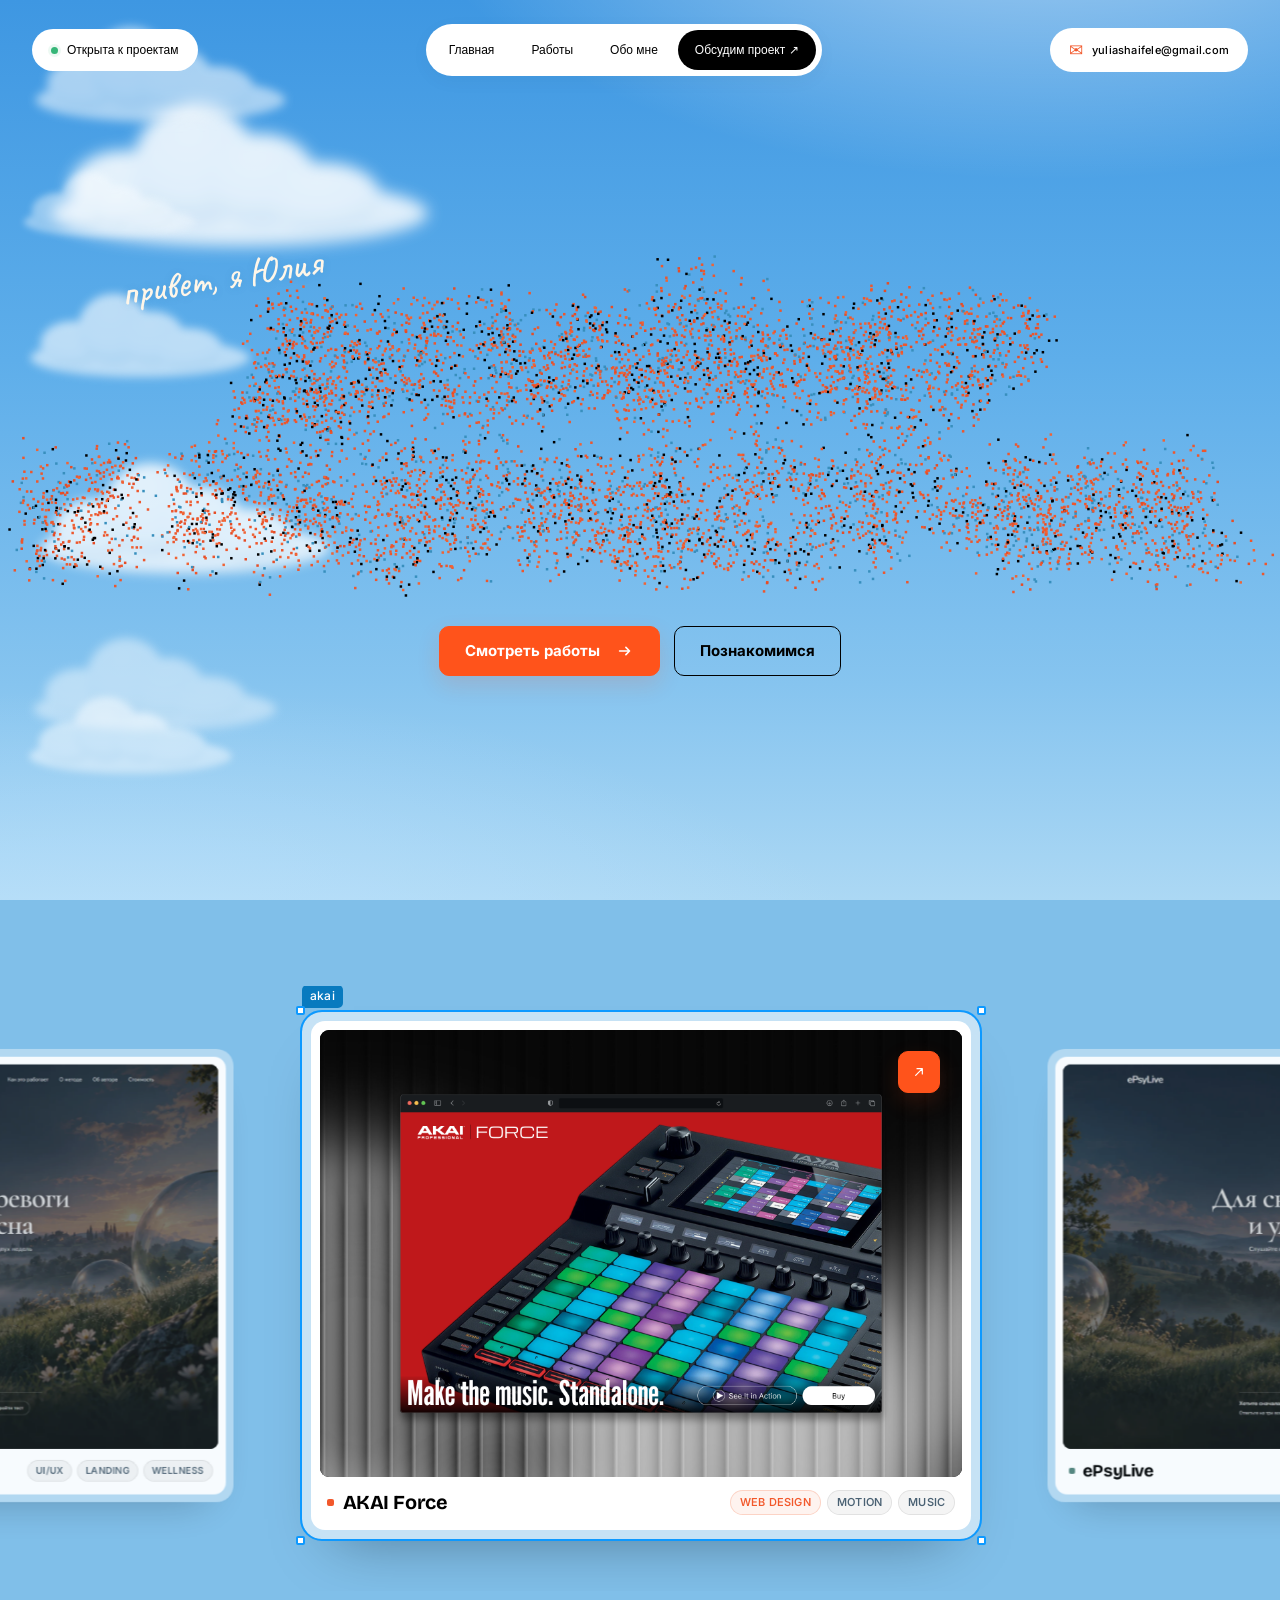
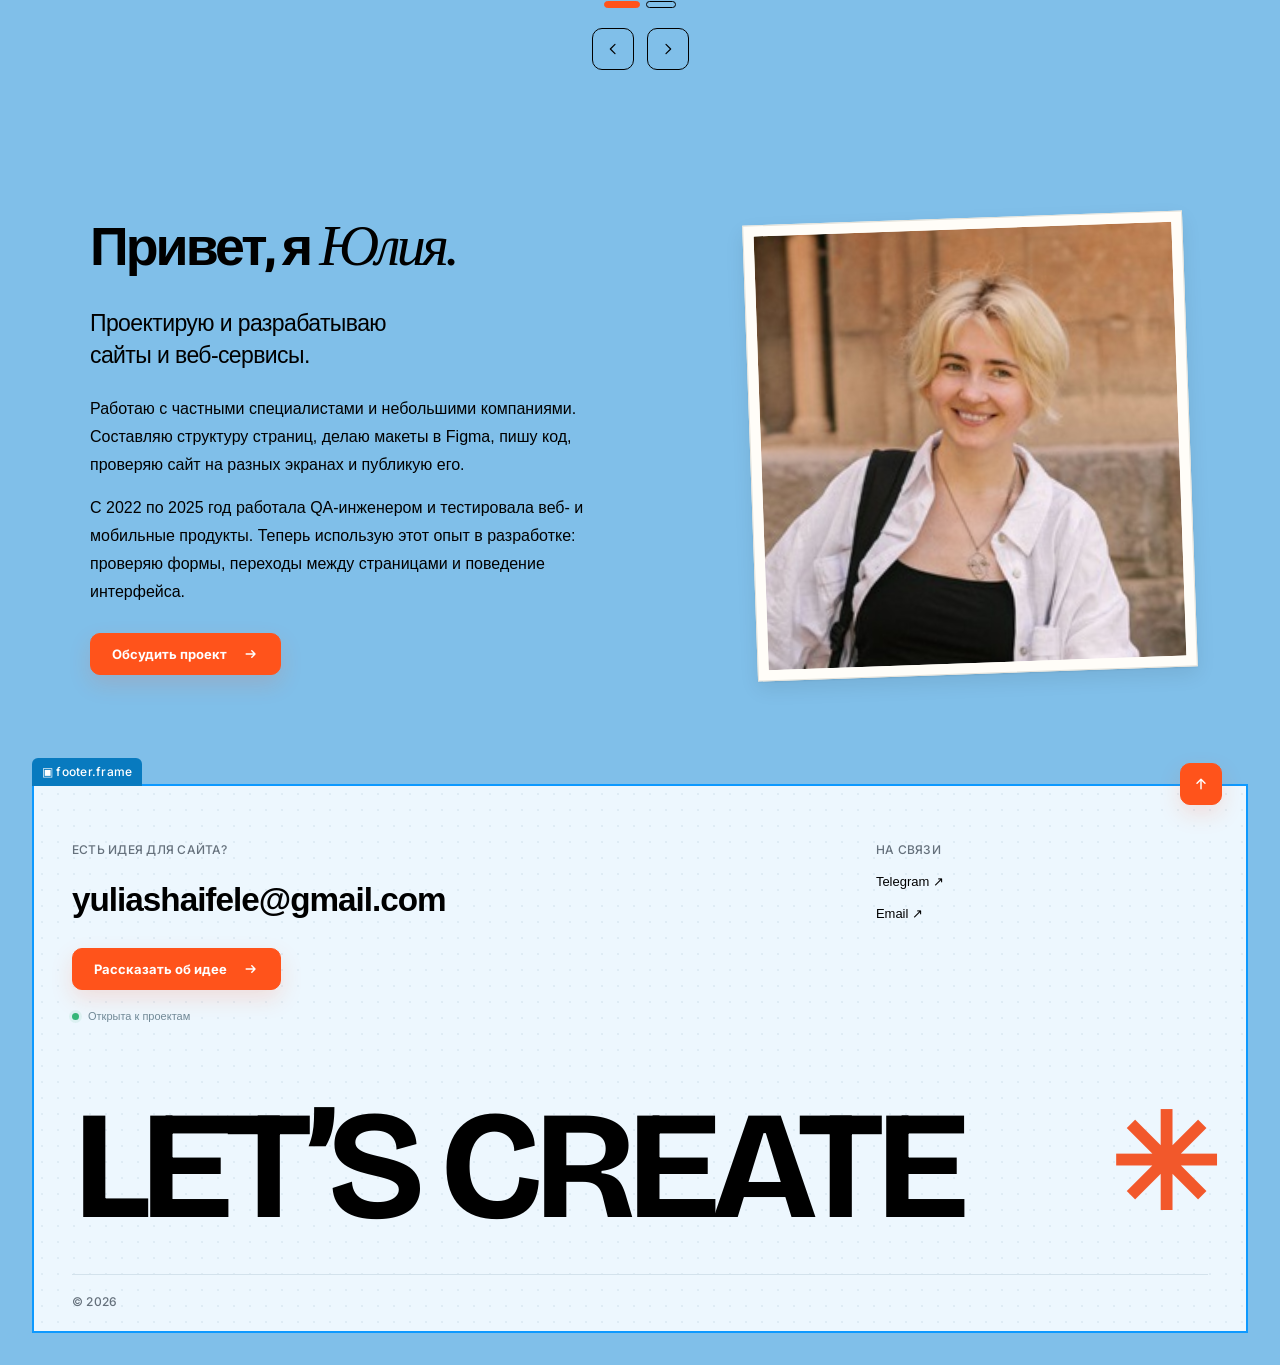
==== index.html @ 4795f052 "Publish personal HTML CSS JS portfolio" ====
<!doctype html><html lang="ru"><head><meta charset="UTF-8"><meta name="viewport" content="width=device-width,initial-scale=1"><meta name="theme-color" content="#6bb6e5"><meta name="description" content="Независимый веб-дизайнер. Выразительные сайты и продуманные интерфейсы. Избранные проекты: AKAI Force и ePsyLive."><link rel="icon" href="favicon.svg" type="image/svg+xml"><link rel="stylesheet" href="styles.css?v=pure-black"><link rel="stylesheet" href="sections.css?v=hero-buttons-medium"><script src="app.js?v=pure-black" defer></script><title>Юлия Шайфеле — Дизайнер и разработчик</title></head><body id="top"><a class="skip" href="#main">К содержимому</a><header class="header"><div class="status"><span class="dot"></span>Открыта к проектам</div><button class="menu-toggle" aria-controls="navigation" aria-expanded="false">Меню +</button><nav class="nav" id="navigation" aria-label="Основная навигация"><a href="#top">Главная</a><a href="#work">Работы</a><a href="#about">Обо мне</a><a href="https://t.me/p1nkx1" class="nav-contact" target="_blank" rel="noopener noreferrer">Обсудим проект ↗</a></nav><a class="identity" href="mailto:yuliashaifele@gmail.com"><span aria-hidden="true">✉</span> yuliashaifele@gmail.com</a></header>
<main id="main"><div class="sky-clouds" aria-hidden="true"><div class="cloud c1"></div><div class="cloud c2"></div><div class="cloud c3"></div><div class="cloud c4"></div><div class="cloud c5"></div><div class="cloud c6"></div><div class="cloud c7"></div></div><div class="sky-stage"><section class="hero" aria-labelledby="hero-title"><div class="hero-content"><p class="hero-hello">привет, я Юлия</p><div class="particle-heading"><h1 id="hero-title"><span>ДИЗАЙНЕР</span> <span>И РАЗРАБОТЧИК.</span></h1><canvas class="title-particles" aria-hidden="true"></canvas></div><div class="actions"><a href="#work" class="button primary">Смотреть работы <svg class="button-arrow" viewBox="0 0 20 20" width="16" height="16" fill="none" aria-hidden="true"><path d="M4 10h11M11 6l4 4-4 4" stroke="currentColor" stroke-width="1.8" stroke-linecap="round" stroke-linejoin="round"/></svg></a><a href="#about" class="button">Познакомимся</a></div></div></section>
<section class="work-carousel" id="work" aria-label="Избранные кейсы" aria-roledescription="карусель"><div class="work-slider" tabindex="0" aria-label="Кейсы: используйте стрелки влево и вправо"><div class="work-track"><article class="work-slide" data-project="akai" aria-label="AKAI Force" style="--project-accent:#f2582b"><div class="work-shell"><span class="work-label" aria-hidden="true">akai</span><i class="work-handle tl" aria-hidden="true"></i><i class="work-handle tr" aria-hidden="true"></i><i class="work-handle bl" aria-hidden="true"></i><i class="work-handle br" aria-hidden="true"></i><div class="work-card"><div class="work-frame"><img src="assets/akai-cover-mockup.png" alt="Первый экран проекта AKAI Force" width="1920" height="1440" draggable="false" decoding="async"><a class="work-open" href="https://pinkx1.github.io/akai-force/" target="_blank" rel="noopener noreferrer" aria-label="Открыть проект в новой вкладке"><svg viewBox="0 0 24 24" aria-hidden="true"><path d="M7 17 17 7M9 7h8v8"/></svg></a></div><div class="work-caption"><h3>AKAI Force</h3><div class="work-tags"><span>Web design</span><span>Motion</span><span>Music</span></div></div></div></div></article><article class="work-slide" data-project="epsylive" aria-label="ePsyLive" style="--project-accent:#4c867a"><div class="work-shell"><span class="work-label" aria-hidden="true">epsylive</span><i class="work-handle tl" aria-hidden="true"></i><i class="work-handle tr" aria-hidden="true"></i><i class="work-handle bl" aria-hidden="true"></i><i class="work-handle br" aria-hidden="true"></i><div class="work-card"><div class="work-frame"><img src="assets/epsy-cover.webp" alt="Первый экран проекта ePsyLive" width="1800" height="1125" draggable="false" decoding="async"><a class="work-open" href="https://psywaves.pro/" target="_blank" rel="noopener noreferrer" aria-label="Открыть проект в новой вкладке"><svg viewBox="0 0 24 24" aria-hidden="true"><path d="M7 17 17 7M9 7h8v8"/></svg></a></div><div class="work-caption"><h3>ePsyLive</h3><div class="work-tags"><span>UI/UX</span><span>Landing</span><span>Wellness</span></div></div></div></div></article></div></div><div class="work-dots" aria-label="Выбрать кейс"><button type="button" aria-label="Показать AKAI Force" aria-current="true" data-project-number="0"></button><button type="button" aria-label="Показать ePsyLive" data-project-number="1"></button></div><div class="work-arrows"><button type="button" data-work-prev aria-label="Предыдущий проект"><svg viewBox="0 0 24 24" aria-hidden="true"><path d="m15 5-7 7 7 7"/></svg></button><button type="button" data-work-next aria-label="Следующий проект"><svg viewBox="0 0 24 24" aria-hidden="true"><path d="m9 5 7 7-7 7"/></svg></button></div><span class="work-announcement sr-only" aria-live="polite"></span></section></div>
<div class="folio-world">
  <section class="about-editorial" id="about" aria-labelledby="about-heading">
  <div class="about-editorial-inner">
    
    <div class="about-spread">
      <figure class="about-portrait">
        <div class="about-photo-paper"><img src="assets/julia.png" alt="Юлия Шайфеле" width="275" height="256" loading="lazy"></div>
      </figure>
      <div class="about-introduction">
        <h2 id="about-heading">Привет, я <em>Юлия.</em></h2>
        <p class="about-lead">Проектирую и разрабатываю<br>сайты и веб-сервисы.</p>
        <div class="about-story"><p>Работаю с частными специалистами и небольшими компаниями. Составляю структуру страниц, делаю макеты в Figma, пишу код, проверяю сайт на разных экранах и публикую его.</p><p>С 2022 по 2025 год работала QA-инженером и тестировала веб- и мобильные продукты. Теперь использую этот опыт в разработке: проверяю формы, переходы между страницами и поведение интерфейса.</p></div>
        <a class="about-say-hi" href="https://t.me/p1nkx1" target="_blank" rel="noopener noreferrer">Обсудить проект <svg class="button-arrow" viewBox="0 0 20 20" width="16" height="16" fill="none" aria-hidden="true"><path d="M4 10h11M11 6l4 4-4 4" stroke="currentColor" stroke-width="1.8" stroke-linecap="round" stroke-linejoin="round"/></svg></a>
      </div>
    </div>
  </div>
</section>
  
  
  
  
  

  
  


  
  <footer class="folio-footer" id="contact"><span class="folio-tab">▣ footer.frame</span><a class="folio-top" href="#top" aria-label="Вернуться наверх"><svg viewBox="0 0 20 20" aria-hidden="true"><path d="M10 16V4M5 9l5-5 5 5"/></svg></a><div class="folio-footer-grid"><div><span class="folio-file">ЕСТЬ ИДЕЯ ДЛЯ САЙТА?</span><a class="folio-footer-email" href="mailto:yuliashaifele@gmail.com">yuliashaifele@gmail.com</a><a class="folio-cta" href="https://t.me/p1nkx1" target="_blank" rel="noopener noreferrer">Рассказать об идее <svg class="button-arrow" viewBox="0 0 20 20" width="16" height="16" fill="none" aria-hidden="true"><path d="M4 10h11M11 6l4 4-4 4" stroke="currentColor" stroke-width="1.8" stroke-linecap="round" stroke-linejoin="round"/></svg></a><p><i class="dot"></i>Открыта к проектам</p></div><div><span class="folio-file">НА СВЯЗИ</span><a href="https://t.me/p1nkx1" target="_blank" rel="noopener noreferrer">Telegram ↗</a><a href="mailto:yuliashaifele@gmail.com">Email ↗</a></div></div><div class="folio-wordmark" aria-label="LET’S CREATE">LET’S CREATE<span>✳</span></div><div class="folio-footer-bottom"><span>© 2026</span></div></footer>
</div>
</main></body></html>
---- styles.css ----
@charset "UTF-8";
:root{--ink:#000000;--paper:#f5f4ef;--orange:#f2582b;--blue:#3396d8;--line:#d5d9d8;--mono:'Inter',Arial,sans-serif}*{box-sizing:border-box}html{scroll-behavior:smooth;scroll-padding-top:110px}body{margin:0;background:var(--paper);color:var(--ink);font:16px/1.5 Arial,Helvetica,sans-serif}a{color:inherit;text-decoration:none}button,input,textarea{font:inherit}button,a,input,textarea,summary{-webkit-tap-highlight-color:transparent}button,a,summary{touch-action:manipulation}button{cursor:pointer}button:focus-visible,a:focus-visible,summary:focus-visible,input:focus-visible,textarea:focus-visible{outline:3px solid var(--orange);outline-offset:5px}::selection{background:#ffc7b5}img,video{max-width:100%;display:block}button{color:inherit}.mono,.eyebrow,.tag{font:11px/1.5 var(--mono);letter-spacing:1px;text-transform:uppercase}.skip{position:fixed;top:-100px;left:20px;background:white;padding:15px;z-index:100}.skip:focus{top:50px}.ruler{height:30px;position:fixed;top:0;left:0;right:0;z-index:50;background:#e8f1f4ed;backdrop-filter:blur(12px);display:flex;align-items:center;border-bottom:1px solid #00000026;font:bold 10px var(--mono);letter-spacing:1px}.ruler-brand{padding:0 18px;white-space:nowrap}.ruler-brand b{font-size:18px;vertical-align:middle;margin-right:8px}.ticks{flex:1;height:100%;background:repeating-linear-gradient(90deg,transparent 0 9px,#7c97aa70 9px 10px);background-size:100% 8px;background-repeat:no-repeat;background-position:bottom;display:flex;justify-content:space-around;align-items:flex-start;padding-top:2px;color:#637883}.live{padding:0 18px;white-space:nowrap}.dot{display:inline-block;width:7px;height:7px;border-radius:50%;background:#36b678;box-shadow:0 0 0 3px #36b67816;margin-right:9px}.header{position:absolute;top:52px;left:32px;right:32px;z-index:20;display:flex;align-items:center;justify-content:space-between;gap:20px}.status,.identity{border-radius:40px;background:#fff;padding:12px 19px;font-size:12px}.identity{font:12px var(--mono)}.nav{display:flex;padding:6px;background:#fff;border-radius:40px;box-shadow:0 5px 20px #00000009;gap:3px}.nav a{font-size:12px;padding:11px 17px;border-radius:30px;transition:background .2s}.nav a:hover{background:#edf3f6}.nav .nav-contact{background:var(--ink);color:white}.menu-toggle{display:none}.hero{height:min(900px,100svh);min-height:730px;position:relative;overflow:hidden;background:linear-gradient(175deg,#4b9edc 5%,#6cb5e6 55%,#b5dced 100%);display:flex;align-items:center;justify-content:center;padding:140px 24px 100px;text-align:center}.cloud{position:absolute;pointer-events:none;filter:blur(13px);opacity:.65;border-radius:50%;background:radial-gradient(ellipse at 30% 70%,#fff 0 25%,transparent 55%),radial-gradient(ellipse at 50% 50%,#fff 0 30%,transparent 58%),radial-gradient(ellipse at 75% 70%,#fff 0 20%,transparent 50%);width:500px;height:190px;animation:drift 22s ease-in-out infinite alternate}.c1{left:12%;top:105px;transform:rotate(-10deg)}.c2{right:-170px;top:230px;width:440px;animation-delay:-10s;opacity:.4}.c3{left:-130px;top:420px;width:420px;height:120px;animation-delay:-5s}.c4{right:2%;bottom:12px;opacity:.4;width:650px;height:200px}.hero-content{z-index:1;max-width:1040px;position:relative}.selection-label{display:inline-block;border:1px solid #e6f6ffb0;background:#e8f5ff45;backdrop-filter:blur(5px);position:relative;padding:10px 22px;font-size:13px;margin-bottom:28px}.selection-label:before,.selection-label:after,.selected:before,.selected:after{content:'';position:absolute;width:6px;height:6px;background:#fff;border:1px solid #438dc7;top:-4px}.selection-label:before,.selected:before{left:-4px}.selection-label:after,.selected:after{right:-4px}.selection-label span{color:#d94b20}.hero h1{font-family:Impact,'Arial Narrow',Arial,sans-serif;font-size:clamp(70px,9.6vw,145px);font-weight:900;line-height:.96;letter-spacing:-.055em;margin:0;color:var(--orange);text-transform:uppercase;text-shadow:1px 1px 0 #ae4a3540;transform:scaleX(.89)}.hero h1 span{display:block;white-space:nowrap}.hero-note{font-size:20px;color:#274e65;max-width:530px;margin:26px auto 20px;line-height:1.5}.selected{position:relative;border:1px dashed #388ec4;padding:10px 18px}.selected small{position:absolute;left:0;top:-20px;color:#fff;background:#3898d6;font:10px var(--mono);padding:2px 6px}.hero-kicker{color:#b24326;font:11px var(--mono);letter-spacing:1.6px;margin:26px 0}.cursor-sticker{position:absolute;right:6%;top:45%;transform:rotate(-8deg);color:#fff;font:12px var(--mono);background:var(--blue);padding:5px 10px;box-shadow:0 4px 10px #1e659c20}.cursor-sticker:before{content:'➤';position:absolute;top:-23px;left:-14px;color:var(--blue);font-size:30px;transform:rotate(-125deg);text-shadow:1px 1px white}.actions{display:flex;gap:10px;justify-content:center;align-items:center}.button{display:inline-flex;align-items:center;justify-content:center;gap:25px;border-radius:7px;padding:13px 22px;font-size:13px;font-weight:600;border:1px solid var(--ink);background:transparent;transition:transform .2s,box-shadow .2s}.button:hover{transform:translateY(-3px)}.button.primary{background:var(--orange);color:#fff;border-color:var(--orange);box-shadow:0 6px 18px #ed592b30}.button.dark{background:var(--ink);color:#fff}.hero-corner{position:absolute;bottom:28px;left:32px;text-align:left;color:#264b60;font:11px/1.8 var(--mono);letter-spacing:1px}.hero-corner.right{left:auto;right:32px;text-align:right}.scroll-hint{position:absolute;bottom:25px;left:50%;font-size:23px;transform:translateX(-50%)}.section{max-width:1320px;margin:auto;padding:110px 48px}.section-top{display:flex;align-items:center;justify-content:space-between;border-bottom:1px solid var(--line);padding-bottom:16px;margin-bottom:40px}.eyebrow{color:#657178}.section h2,.contact h2{font-size:clamp(42px,5.5vw,76px);letter-spacing:-.055em;line-height:1.05;font-weight:800;margin:0 0 35px}.section h2 em{font-family:Georgia,serif;font-weight:400}.work-grid{display:grid;grid-template-columns:1fr 1fr;gap:30px}.project:nth-child(2){margin-top:100px}.project-image{position:relative;display:block;overflow:hidden;aspect-ratio:1.43;background:#c01d22;border-radius:3px}.project-image img{height:100%;width:100%;object-fit:cover;transition:transform .6s}.project-image:hover img{transform:scale(1.045)}.project-image .open-circle{position:absolute;bottom:20px;right:20px;border-radius:50%;width:54px;height:54px;display:grid;place-items:center;background:#fff;font-size:26px;transition:transform .3s}.project-image:hover .open-circle{transform:rotate(45deg);background:#f2582b;color:#fff}.project-meta{display:flex;justify-content:space-between;gap:10px;align-items:baseline;margin:18px 0 8px}.project h3{font-size:28px;letter-spacing:-1px;margin:0}.tag{font-size:9px;border:1px solid #bcc5c7;padding:5px 8px;border-radius:4px;white-space:nowrap}.project p{color:#5d676c;font-size:14px;max-width:420px;margin:7px 0}.project-link{display:inline-block;font-size:12px;margin-top:16px;border-bottom:1px solid;padding-bottom:3px}.about{background:#e9edeb;border-top:1px solid #dce0de;border-bottom:1px solid #dce0de}.about-grid{display:grid;grid-template-columns:1.3fr 1fr;gap:80px;align-items:center}.about p{font-size:18px;line-height:1.8;max-width:570px;color:#4e5d64}.about .eyebrow{margin-bottom:25px}.design-window{transform:rotate(3deg);background:#fbfbf7;border:1px solid #c3cecb;border-radius:8px;box-shadow:0 25px 60px #00000017;overflow:hidden}.window-bar{display:flex;justify-content:space-between;align-items:center;padding:13px 17px;border-bottom:1px solid #d6dddd;font:10px var(--mono);color:#778581}.window-art{min-height:290px;display:flex;align-items:center;justify-content:center;background-image:radial-gradient(#b9c9c9 1px,transparent 1px);background-size:17px 17px;position:relative;padding:50px 30px}.window-art strong{font-size:65px;line-height:1;letter-spacing:-5px;color:var(--orange);border:1px solid #8facae;padding:18px;transform:rotate(-7deg)}.window-art .cursor-sticker{top:auto;right:13%;bottom:35px}.window-bottom{display:flex;justify-content:space-between;font:11px var(--mono);padding:20px}.skill-list{display:flex;flex-wrap:wrap;gap:8px;margin-top:30px}.skill-list span{border:1px solid #b8c6c4;border-radius:20px;padding:7px 14px;font-size:12px}.services{display:grid;grid-template-columns:1fr 1fr 1fr;gap:1px;background:#cbd3d3;border:1px solid #cbd3d3}.service{background:var(--paper);padding:35px 30px;min-height:260px}.service .symbol{font-size:46px;color:var(--orange);margin:22px 0}.service h3{font-size:24px;margin:12px 0;letter-spacing:-.6px}.service p{font-size:14px;color:#5d696f}.process{display:grid;grid-template-columns:repeat(4,1fr);gap:30px}.process article{border-top:1px solid #adbabc;padding-top:20px}.process h3{font-size:20px;letter-spacing:-.6px}.process p{font-size:14px;color:#5a6971}.process .num{font:12px var(--mono);color:#df542d}.contact{position:relative;overflow:hidden;background:#c9e6f4;padding:85px 48px;text-align:center}.contact .eyebrow{margin-bottom:25px}.contact p{max-width:470px;margin:0 auto 25px;color:#456274}.contact h2{font-size:clamp(50px,7vw,100px)}.contact .button{background:var(--orange);color:white;border-color:var(--orange)}.footer{padding:25px 48px;display:flex;justify-content:space-between;align-items:center;gap:20px;font:10px var(--mono);text-transform:uppercase;letter-spacing:1px}.footer a{border-bottom:1px solid}.reveal{transition:opacity .65s,transform .65s}.js .reveal:not(.visible){opacity:0;transform:translateY(22px)}dialog{border:1px solid #c2ced2;border-radius:12px;max-width:600px;width:calc(100% - 32px);padding:35px;color:var(--ink);background:var(--paper);max-height:90svh}dialog::backdrop{background:#00000088;backdrop-filter:blur(8px)}dialog h2{font-size:36px;line-height:1.1;letter-spacing:-1.6px;margin:15px 0}dialog p{font-size:14px;color:#607179}.close{border:1px solid #b8c3c5;border-radius:50%;background:transparent;float:right;width:32px;height:32px;font-size:20px}label{display:block;font-size:12px;margin:20px 0 7px}input,textarea{width:100%;background:#fff;border:1px solid #bbc9cd;border-radius:5px;padding:12px;color:var(--ink)}textarea{resize:vertical;min-height:110px}.form-note{font-size:11px!important}.form-status{min-height:20px;font-size:12px;margin-top:12px}.case-page{background:#f5f4ef}.case-header{padding:85px 48px 30px;max-width:1320px;margin:auto;display:flex;justify-content:space-between;font-size:12px}.case-intro{max-width:1224px;margin:45px auto 45px;padding:0 48px}.case-intro h1{font-size:clamp(64px,10vw,135px);line-height:1;letter-spacing:-.07em;margin:22px 0}.case-intro .lead{font-size:clamp(20px,2.6vw,32px);line-height:1.35;max-width:800px;letter-spacing:-.7px}.case-facts{display:grid;grid-template-columns:repeat(3,1fr);border-top:1px solid var(--line);margin-top:40px;padding-top:20px;gap:20px}.case-facts p{font-size:13px;margin:8px 0}.case-cover{max-width:1320px;margin:auto;padding:0 48px}.case-cover img{width:100%;border-radius:4px}.case-copy{max-width:1128px;margin:85px auto;display:grid;grid-template-columns:1fr 1.5fr;gap:70px;padding:0 48px}.case-copy h2{font-size:40px;line-height:1.15;letter-spacing:-1.5px;margin:0}.case-copy p{font-size:18px;line-height:1.8;color:#5b676d;margin-top:0}.case-copy small{font-size:12px;color:#7a878b}.case-media{max-width:1320px;margin:35px auto;padding:0 48px}.case-media img,.case-media video{width:100%;border-radius:4px;background:#000000}.case-media figcaption{font:11px/1.6 var(--mono);color:#728087;margin-top:13px}.image-button{display:block;border:0;background:none;padding:0;width:100%;cursor:zoom-in}.case-duo{display:grid;grid-template-columns:1fr 1fr;gap:24px}.case-next{display:flex;justify-content:space-between;align-items:center;border-top:1px solid #b6c3c5;max-width:1224px;margin:90px auto 0;padding:40px 48px}.case-next strong{font-size:36px;letter-spacing:-1.5px}.case-next .arrow{font-size:55px}.lightbox{max-width:95vw;width:1100px;padding:50px 15px 15px;background:#000000}.lightbox img{width:100%}.lightbox .close{position:fixed;color:white;right:5vw;top:7vh;background:#000000}.case-video-grid{display:grid;grid-template-columns:1.3fr 1fr;align-items:center;gap:30px}.case-video-grid p{font-size:17px;line-height:1.7}.screenshot-long{max-width:1000px;margin:auto}.faq{margin-top:60px}details{border-top:1px solid #cad3d5;padding:22px 0}summary{cursor:pointer;font-size:18px;list-style:none;display:flex;justify-content:space-between}summary:after{content:'+';font-size:24px;color:var(--orange)}details[open] summary:after{content:'−'}details p{max-width:700px;font-size:15px;color:#58676d}
@keyframes drift{to{translate:65px 10px}}@media(min-width:1600px){.hero{max-height:960px}}@media(max-width:1000px){.identity{display:none}.header{left:24px;right:24px}.hero h1{font-size:11vw}.about-grid{gap:35px}.window-art strong{font-size:50px}.section{padding:80px 30px}.process{grid-template-columns:1fr 1fr}.service{padding:24px}.case-copy{gap:35px}.hero{min-height:730px}.hero-note{font-size:18px}}@media(max-width:650px){.ruler-brand{padding:0 10px}.ticks span:nth-child(even){display:none}.live{padding:0 10px;font-size:9px}.live time{display:none}.header{top:45px;left:18px;right:18px}.status{font-size:10px;padding:10px 13px}.menu-toggle{display:block;border:0;border-radius:25px;background:white;padding:11px 17px;font-size:12px}.nav{display:none;position:absolute;right:0;top:52px;border-radius:12px;min-width:180px;box-shadow:0 12px 30px #19405c30}.nav.open{display:flex;flex-direction:column;padding:8px}.nav a{padding:12px 20px}.hero{min-height:680px;height:95svh;max-height:820px;padding:135px 16px 110px}.hero h1{font-size:12.5vw;transform:scaleX(.99);letter-spacing:-.065em;line-height:1.04}.selection-label{font-size:11px;padding:9px 14px;margin-bottom:35px}.hero-kicker{font-size:9px;margin-top:30px}.hero-note{font-size:15px;max-width:330px;margin-top:32px}.hero .cursor-sticker{right:5%;top:37%;font-size:9px}.hero .button{font-size:11px;padding:12px 15px;gap:15px}.hero-corner{left:18px;bottom:22px;font-size:8px;letter-spacing:.3px}.hero-corner.right{right:18px}.cloud{width:330px;height:150px}.c1{left:10%;top:110px}.section{padding:65px 20px}.section-top{margin-bottom:30px}.section h2{font-size:43px}.work-grid{grid-template-columns:1fr;gap:45px}.project:nth-child(2){margin-top:0}.project-meta{flex-wrap:wrap}.project h3{font-size:26px}.about-grid{grid-template-columns:1fr;gap:45px}.about p{font-size:16px}.design-window{margin:0 10px}.services{grid-template-columns:1fr}.service{min-height:0;padding:25px}.service .symbol{float:right;margin:0}.process{gap:24px}.process p{font-size:13px}.process h3{font-size:18px}.contact{padding:65px 20px}.contact h2{font-size:53px}.contact p{font-size:14px}.footer{padding:25px 20px;font-size:8px;flex-wrap:wrap}.case-header{padding:65px 20px 20px}.case-intro{padding:0 20px;margin-top:35px}.case-intro h1{font-size:65px}.case-facts{grid-template-columns:1fr 1fr}.case-facts>div:last-child{grid-column:1/-1}.case-cover,.case-media{padding:0 16px}.case-copy{grid-template-columns:1fr;gap:22px;padding:0 20px;margin:55px 0}.case-copy h2{font-size:34px}.case-copy p{font-size:16px}.case-duo,.case-video-grid{grid-template-columns:1fr}.case-next{margin-top:55px;padding:30px 20px}.case-next strong{font-size:28px}.lightbox .close{top:6vh}dialog{padding:25px}.window-art{min-height:260px}}
@media(prefers-reduced-motion:reduce){html{scroll-behavior:auto}*,*:before,*:after{animation:none!important;transition:none!important}.js .reveal:not(.visible){opacity:1;transform:none}}
.hero h1{font-weight:400;letter-spacing:-.015em;line-height:1.01;transform:scaleX(.98)}
@media(max-width:650px){.hero h1{font-size:12.6vw;letter-spacing:-.025em;transform:none}.section-top{gap:16px}.section-top .mono{font-size:9px;text-align:right}.section-top .eyebrow{font-size:10px}.contact h2 em{font-family:Georgia,serif;font-weight:400}}

.contact-actions{display:flex;align-items:center;justify-content:center;flex-wrap:wrap;gap:20px 28px}.contact-email{font-size:15px;border-bottom:1px solid #486a7c;padding:8px 0;overflow-wrap:anywhere}.brief-secondary{border:0;border-bottom:1px solid #7794a5;background:none;padding:0 0 3px;margin-top:28px;font-size:12px;color:#456274}.footer-contacts{display:flex;gap:22px}@media(max-width:650px){.contact-actions{flex-direction:column;gap:16px}.contact-email{font-size:14px}.footer-contacts{gap:16px}}
/* Hero: a moving sky and an interactive typographic canvas. */
.header{display:grid;grid-template-columns:auto 1fr auto;gap:20px}.header .nav{justify-self:center}.header .status{white-space:nowrap}.header .identity{display:flex;align-items:center;gap:9px;white-space:nowrap;font-size:11px}.identity>span{font-size:17px;color:var(--orange)}
.hero{background:linear-gradient(180deg,#4c9edb 0%,#6db5e4 60%,#b4daee 100%)}.hero-content{width:min(1040px,100%)}.hero h1{font-size:clamp(60px,9.3vw,134px);line-height:1.04;letter-spacing:0;transform:none}.particle-heading{position:relative;width:100%;isolation:isolate}.title-particles{position:absolute;inset:-45px;width:calc(100% + 90px);height:calc(100% + 90px);pointer-events:none;display:none}.particle-heading.particles-ready .title-particles{display:block}.particle-heading.particles-ready h1{opacity:0}.hero-kicker{position:relative;margin-top:30px}.hero-note{font-size:18px;max-width:540px}.sky-clouds{position:absolute;inset:0;overflow:hidden;pointer-events:none}.sky-clouds .cloud{left:0;right:auto;bottom:auto;transform:none;translate:none;border-radius:0;background:url('assets/cloud.svg') center/contain no-repeat;filter:none;height:auto;aspect-ratio:600/280;will-change:transform;animation:cloud-travel var(--duration,65s) linear infinite;animation-delay:var(--delay,0s)}.sky-clouds .c1{top:7%;width:480px;opacity:.86;--duration:65s;--delay:-24s}.sky-clouds .c2{top:30%;width:280px;opacity:.6;--duration:90s;--delay:-70s}.sky-clouds .c3{top:48%;width:370px;opacity:.8;--duration:59s;--delay:-6s}.sky-clouds .c4{top:68%;width:310px;opacity:.45;--duration:100s;--delay:-68s}.sky-clouds .c5{top:0%;width:320px;opacity:.55;--duration:80s;--delay:-65s}.sky-clouds .c6{top:17%;width:220px;opacity:.4;--duration:110s;--delay:-22s}.sky-clouds .c7{top:75%;width:260px;opacity:.5;--duration:85s;--delay:-35s}@keyframes cloud-travel{from{transform:translateX(-110%)}to{transform:translateX(calc(100vw + 110%))}}.hero-bottom{position:absolute;bottom:23px;left:50%;transform:translateX(-50%);display:flex;align-items:center;gap:18px}.hero-bottom>a{font-size:23px}.hero.hero-offscreen .cloud{animation-play-state:paused}
@media(max-width:1150px) and (min-width:951px){.header{left:22px;right:22px;gap:12px}.header .nav a{padding:10px 12px;font-size:11px}.header .status,.header .identity{padding:10px 13px;font-size:10px}}
@media(max-width:950px){.header{grid-template-columns:1fr auto;row-gap:16px}.header .status{justify-self:start}.header .identity{grid-column:2;grid-row:1;justify-self:end}.header .nav{grid-column:1/-1;grid-row:2}.hero{padding-top:180px}}
@media(max-width:650px){.header{top:45px;left:16px;right:16px;gap:10px}.header .status{font-size:9px;padding:10px 11px}.header .identity{font-size:9px;padding:8px 10px;gap:6px}.identity>span{font-size:14px}.header .menu-toggle{grid-column:2;grid-row:2;justify-self:end;padding:8px 14px}.header .nav{top:82px;grid-column:auto;grid-row:auto}.hero{padding:155px 16px 110px}.hero h1{font-size:12.7vw;line-height:1.08;letter-spacing:0}.hero .selection-label{font-size:10px;margin-bottom:30px}.hero-note{font-size:14px;margin-top:29px;padding:12px 7px}.hero-note br{display:none}.hero-kicker{font-size:8px;letter-spacing:1.2px;margin-top:24px}.sky-clouds .c1{width:350px}.sky-clouds .c3{width:270px}.hero-bottom{bottom:57px;gap:12px}.hero-bottom>a{font-size:20px}.hero-corner{font-size:7px}.title-particles{inset:-25px;width:calc(100% + 50px);height:calc(100% + 50px)}}
@media(prefers-reduced-motion:reduce){.sky-clouds .cloud{animation:none!important;transform:translateX(15vw)}.sky-clouds .c2,.sky-clouds .c5{transform:translateX(68vw)}.sky-clouds .c3{transform:translateX(-10vw)}.sky-clouds .c4{transform:translateX(50vw)}}
@media(max-width:380px){.header{gap:8px;left:12px;right:12px}.header .status{font-size:8px;padding:9px}.header .identity{font-size:8px;padding:8px;gap:5px}.header .identity>span{font-size:12px}.header .dot{margin-right:6px}}
.particle-heading{user-select:none}

/* Larger hero headline; uncluttered supporting copy. */
.hero-content{width:min(1180px,100%);max-width:1180px}.hero h1{font-size:clamp(68px,11.4vw,164px)}.hero-note{margin-top:40px;margin-bottom:22px;font-size:20px}@media(max-width:650px){.hero h1{font-size:13.3vw}.hero-note{margin-top:32px;font-size:15px}.hero-note br{display:initial}}
@media(min-width:951px){.hero{padding-top:160px}.hero .selection-label{margin-bottom:20px}}
/* Continuous sky and centred, looping project carousel. */
.sky-stage{position:relative;isolation:isolate;background:radial-gradient(130% 95% at 82% -18%,#ffffffb3 0%,#ffffff00 40%),radial-gradient(120% 80% at 10% 118%,#c4e6ffbf 0%,#c4e6ff00 52%),linear-gradient(180deg,#3e97e2 0%,#5eaeea 40%,#86c4ef 76%,#acd8f4 100%);background-attachment:fixed}.sky-stage>.sky-clouds{position:sticky;top:0;height:100svh;margin-bottom:-100svh;z-index:-1}.sky-stage>.hero{background:transparent}.work-carousel{position:relative;z-index:2;padding:86px 0 64px;overflow:hidden}.work-slider{position:relative;width:100%;overflow:hidden;padding:26px 0 52px;touch-action:pan-y;user-select:none;cursor:grab;outline-offset:-5px}.work-slider.is-dragging{cursor:grabbing}.work-track{display:flex;align-items:center;gap:20px;will-change:transform}.work-slide{flex:0 0 53vw;min-width:0;transform:scale(.86);opacity:.94;filter:saturate(.85);transition:transform .72s cubic-bezier(.22,.9,.24,1),opacity .5s,filter .5s}.work-slide.is-active{transform:scale(1);opacity:1;filter:none}.work-shell{position:relative;padding:1.38%;border-radius:20px;background:#ffffff6b;backdrop-filter:blur(10px);box-shadow:0 26px 48px -30px #0000004d}.work-slide.is-active .work-shell{background:#ffffff8c;box-shadow:0 32px 58px -32px #0000005c}.work-shell:before{content:'';position:absolute;inset:-2px;border:2px solid #0d99ff;border-radius:22px;opacity:0;transition:opacity .35s;pointer-events:none;z-index:6}.is-active .work-shell:before{opacity:1}.work-handle{position:absolute;width:9px;height:9px;background:#fff;border:2px solid #0d99ff;border-radius:2px;z-index:7;opacity:0;transition:opacity .35s}.is-active .work-handle{opacity:1}.work-handle.tl{top:-6px;left:-6px}.work-handle.tr{top:-6px;right:-6px}.work-handle.bl{bottom:-6px;left:-6px}.work-handle.br{bottom:-6px;right:-6px}.work-label{position:absolute;top:-24px;left:0;font:700 10px var(--mono);color:#fff;background:#0d99ff;padding:3px 8px;border-radius:5px 5px 5px 1px;opacity:0;transition:opacity .35s;white-space:nowrap;z-index:7}.is-active .work-label{opacity:1}.work-card{position:relative;background:#fff;border-radius:14px;padding:1.38% 1.38% 0}.work-frame{position:relative;border-radius:9px;overflow:hidden;aspect-ratio:23/16;background:#000000}.work-frame>img{position:absolute;inset:0;width:100%;height:100%;object-fit:cover;object-position:center}.work-frame:after{content:'';position:absolute;inset:0;background:#00000029;opacity:1;transition:opacity .5s;pointer-events:none;z-index:5}.is-active .work-frame:after{opacity:0}.work-open{position:absolute;top:4.6%;right:3.4%;z-index:8;width:38px;height:38px;border-radius:50%;background:#ffffff29;border:1px solid #ffffff80;backdrop-filter:blur(12px);display:grid;place-items:center;opacity:0;visibility:hidden;transform:translateY(-6px) scale(.9);transition:opacity .4s,transform .4s,background .22s;cursor:pointer}.is-active .work-open{opacity:1;visibility:visible;transform:none}.work-open:hover{background:var(--orange);border-color:var(--orange)}.work-open svg{width:15px;height:15px;stroke:#fff;stroke-width:2.1;fill:none}.work-caption{display:flex;align-items:center;justify-content:space-between;gap:14px;padding:2.1% 1% 2.3%;flex-wrap:wrap}.work-caption h3{font-weight:700;font-size:clamp(17px,1.55vw,23px);letter-spacing:-.022em;line-height:1;display:flex;align-items:center;gap:9px;color:var(--ink);margin:0}.work-caption h3:before{content:'';width:7px;height:7px;border-radius:2px;background:var(--project-accent);flex:0 0 auto}.work-tags{display:flex;gap:6px;flex-wrap:wrap}.work-tags span{font:700 9px var(--mono);letter-spacing:.09em;text-transform:uppercase;color:#4a6173;background:#0000000b;border:1px solid #00000014;padding:4px 9px;border-radius:20px;white-space:nowrap}.is-active .work-tags span:first-child{color:var(--orange);background:#f0531c12;border-color:#f0531c33}.work-dots{display:flex;gap:6px;justify-content:center;margin-top:10px}.work-dots button{position:relative;border:0;width:30px;height:7px;padding:0;border-radius:4px;background:#00000024;transition:width .32s,background .32s}.work-dots button:before{content:'';position:absolute;inset:-9px 0}.work-dots button[aria-current=true]{background:var(--orange);width:36px}.work-arrows{display:flex;gap:13px;justify-content:center;margin-top:20px}.work-arrows button{width:37px;height:37px;border-radius:12px;background:#fff;color:var(--ink);display:grid;place-items:center;border:0;transition:.22s;box-shadow:0 8px 18px -12px #00000080}.work-arrows button:hover{background:var(--ink);color:#fff;transform:translateY(-2px)}.work-arrows svg{width:15px;height:15px;stroke:currentColor;stroke-width:2.1;fill:none}.sr-only{position:absolute;width:1px;height:1px;padding:0;margin:-1px;overflow:hidden;clip-path:inset(50%);white-space:nowrap;border:0}.work-carousel:not(.carousel-ready) .work-track{justify-content:center}.work-carousel:not(.carousel-ready) .work-slide{flex-basis:42vw;transform:none;opacity:1}.work-carousel:not(.carousel-ready) .work-open{opacity:1;visibility:visible}.work-carousel:not(.carousel-ready) .work-dots,.work-carousel:not(.carousel-ready) .work-arrows{display:none}@media(max-width:900px){.work-slide{flex-basis:78vw;transform:scale(.9)}.work-frame{aspect-ratio:4/3.2}}@media(max-width:760px){.work-carousel{padding:26px 0 34px}.work-slider{padding:26px 0 14px}.work-dots{margin-top:4px}.work-arrows{margin-top:12px}.work-shell,.work-slide.is-active .work-shell{box-shadow:none}.work-slide{flex-basis:86vw;transform:scale(.94)}.work-frame{aspect-ratio:3/3.5}.work-caption{padding:14px 6px}.work-caption h3{font-size:18px}.work-carousel:not(.carousel-ready) .work-track{flex-direction:column}.work-carousel:not(.carousel-ready) .work-slide{width:86vw;flex-basis:auto}}
.sky-stage{overflow:clip}

@font-face{font-family:work-display;src:url(assets/work-display.ttf);font-weight:700;font-style:normal;font-display:swap}


.work-caption h3{font-family:work-display,Arial,sans-serif}.work-tags span,.work-label{font-family:'Inter',Arial,sans-serif}


@font-face{font-family:hero-handwriting;src:url(assets/caveat.ttf) format('truetype');font-style:normal;font-weight:400 700;font-display:swap}
.hero .hero-hello{position:absolute;left:6%;top:-12px;margin:0;z-index:3;font:500 clamp(26px,3vw,39px)/1.15 hero-handwriting,'Segoe Print',cursive;color:#fff6e8;transform:rotate(-9deg);transform-origin:left center;text-shadow:0 1px 8px #2b689b20;pointer-events:none;white-space:nowrap}
@media(max-width:650px){.hero .hero-hello{left:6%;top:-46px;font-size:29px;transform:rotate(-8deg)}}
@font-face{font-family:Inter;src:url(assets/inter.ttf) format('truetype');font-style:normal;font-weight:100 900;font-display:swap}
.mono,.eyebrow,.tag,.ruler,.work-label,.work-tags span,.selected small,.identity,.window-bar,.window-bottom,.case-media figcaption,.footer{font-family:Inter,Arial,sans-serif;font-weight:500;letter-spacing:.02em}
.selected small{font-size:12px;line-height:1.4;top:-24px;padding:3px 8px;background:#087abf}
.ruler{font-size:11px}.ruler-brand{font-weight:650;letter-spacing:.04em}.ticks{font-size:10px}
.work-label{font-size:12px;line-height:1.4;top:-27px;background:#087abf}
.work-tags{flex-wrap:wrap}.work-tags span{font-size:11px;line-height:1.35;letter-spacing:.02em;font-weight:550}
.case-media figcaption,.window-bar,.window-bottom,.footer,.mono,.eyebrow,.tag{font-size:12px}
@media(max-width:650px){.header .identity{font-size:10px;letter-spacing:0}.ruler{letter-spacing:0}.ruler-brand{padding:0 10px}.live{padding:0 10px}.hero-note small{font-size:11px}.work-tags span{font-size:11px}.work-caption{gap:10px;flex-wrap:wrap}}
---- sections.css ----
.folio-world{position:relative;isolation:isolate;overflow:hidden;background:linear-gradient(180deg,#50a1df 0,#5ca9e0 500px,#84c4ed 1700px,#4d9fdd 2900px,#afd9ef 4600px,#69b0e1 6100px,#acd6ee 100%);color:#000000;font-family:Arial,Helvetica,sans-serif}
.folio-world summary:after,.folio-world details[open]>summary:after{content:none}
.about-editorial{background:transparent;color:#000000;padding:64px 44px 65px;scroll-margin-top:30px}
.about-editorial-inner{max-width:1100px;margin:0 auto}
.about-overline{display:flex;justify-content:space-between;gap:20px;border-bottom:1px solid #c9cbc4;padding-bottom:19px;font:10px/1.5 'Inter',Arial,sans-serif;letter-spacing:1px;color:#7a817b}
.about-spread{display:grid;grid-template-columns:330px 1fr;gap:90px;padding:70px 0 62px;align-items:center}
.about-portrait{margin:0;position:relative;padding:12px 14px 35px}
.about-photo-paper{padding:12px 12px 17px;background:#fffdf8;transform:rotate(-5deg);box-shadow:0 8px 20px #00000015,0 1px 2px #00000014;border:1px solid #e4e2da;transition:transform .35s ease}
.about-photo-paper:hover{transform:rotate(-2deg)}
.about-photo-paper img{width:100%;height:auto;aspect-ratio:1;object-fit:cover;object-position:center;border-radius:1px}
.about-photo-paper figcaption{display:flex;justify-content:space-between;align-items:center;margin-top:13px;font:11px/1.4 'Inter',Arial,sans-serif;color:#000000}
.about-photo-paper figcaption span{font:20px Arial;color:#ef6235}
.about-photo-note{position:absolute;left:27px;bottom:-4px;font:italic 21px/1.4 Georgia,serif;color:#d65b34;transform:rotate(-6deg)}
.folio-world .about-introduction h2{font:700 clamp(56px,6.5vw,88px)/.98 work-display,Arial,sans-serif;letter-spacing:-.065em;margin:0 0 30px}
.folio-world .about-introduction h2 em{font:italic 1.08em/.98 Georgia,serif;letter-spacing:-.065em;color:#e4653d}
.folio-world .about-lead{font-size:23px;line-height:1.4;letter-spacing:-.6px;color:#000000;margin:0 0 23px}
.about-story{max-width:530px}
.folio-world .about-story p{font-size:16px;line-height:1.75;color:#6b7169;margin:0 0 15px}
.about-say-hi{display:inline-flex;gap:34px;align-items:center;border-bottom:1px solid #99a08e;padding:9px 0;font-size:14px;margin-top:8px;transition:color .2s}
.about-say-hi span{font-size:22px;color:#e4653d}.about-say-hi:hover{color:#d3552d}
.about-path{display:grid;grid-template-columns:170px 1fr 1fr;gap:25px;border-top:1px solid #c9cbc4;padding-top:25px}
.about-path-label,.about-years{font:9px/1.7 'Inter',Arial,sans-serif;color:#8b9085;letter-spacing:.7px}
.folio-world .about-path-item h3{font:600 20px/1.3 Arial,sans-serif;letter-spacing:-.5px;margin:8px 0}
.folio-world .about-path-item p{font-size:13px;line-height:1.5;color:#84897e}
@media(max-width:900px){.about-editorial{padding:55px 30px}.about-spread{grid-template-columns:260px 1fr;gap:40px;padding:55px 0}.about-portrait{padding-inline:8px}.folio-world .about-introduction h2{font-size:64px}.folio-world .about-lead{font-size:21px}.about-path{grid-template-columns:100px 1fr 1fr;gap:20px}}
@media(max-width:600px){.about-editorial{padding:36px 24px 42px}.about-overline{font-size:8px;letter-spacing:.4px;padding-bottom:15px}.about-spread{display:flex;flex-direction:column;align-items:stretch;gap:38px;padding:35px 0 40px}.about-portrait{width:210px;align-self:center;padding:10px 8px 28px}.about-photo-paper{padding:9px 9px 13px}.about-photo-paper figcaption{font-size:9px;margin-top:10px}.about-photo-note{font-size:16px;left:13px;bottom:-3px}.folio-world .about-introduction h2{font-size:64px;margin-bottom:25px}.folio-world .about-lead{font-size:22px}.folio-world .about-story p{font-size:15px;line-height:1.75}.about-say-hi{font-size:13px;gap:22px}.about-path{grid-template-columns:1fr;gap:24px;padding-top:22px}.about-path-item{border-top:1px solid #e0e1d8;padding-top:18px}.folio-world .about-path-item h3{font-size:19px}.about-years{font-size:9px}.hero h1{font-size:12.2vw}.hero-note{font-size:15px}}
.folio-world *{box-sizing:border-box}.folio-world h2,.folio-world h3,.folio-world h4,.folio-world p{margin:0}.folio-world em{font-style:normal;color:#f15b29}.folio-world h2,.folio-world h3,.folio-world h4{font-family:work-display,Arial,sans-serif;letter-spacing:-.055em;line-height:1.06}.folio-world button,.folio-world a{touch-action:manipulation}.folio-world a:focus-visible,.folio-world button:focus-visible,.folio-world summary:focus-visible{outline:3px solid #ec5928;outline-offset:5px}
.folio-clouds{position:absolute;inset:0;z-index:-1;pointer-events:none;background-image:url(assets/cloud.svg),url(assets/cloud.svg),url(assets/cloud.svg);background-size:620px 310px,480px 280px,800px 400px;background-position:-270px 200px,110% 950px,12% 1850px;background-repeat:repeat-y;opacity:.58;filter:blur(7px);animation:folio-sky 40s ease-in-out infinite alternate}.folio-clouds i{display:none}@keyframes folio-sky{to{transform:translateX(80px)}}
.folio-section{max-width:1440px;margin:auto;padding:110px 34px 45px;scroll-margin-top:36px}.folio-heading{text-align:center;margin:0 auto 74px;max-width:1180px}.folio-heading h2{font-size:clamp(36px,5.5vw,76px);font-weight:800;line-height:1.02;letter-spacing:-.055em}.folio-hand{display:block;color:#ed5a29;font:italic 25px/1.2 Georgia,serif;margin-bottom:24px;transform:rotate(-4deg)}.folio-tape{display:inline-block!important;font-size:14px;line-height:1.6;background:#fff0d0eb;border:1px solid #fae0ba;padding:11px 20px;border-radius:5px;margin:25px auto 0!important;transform:rotate(-1.5deg);box-shadow:0 5px 15px #36566b12}.folio-file{display:block;font:700 9px/1.5 'Inter',Arial,sans-serif;letter-spacing:1px;color:#8498a3}.folio-panel{position:relative;background:#fff;border-radius:21px;padding:30px;box-shadow:0 10px 30px #28495d0c;border:1px solid #e4edf3}.folio-panel>.folio-file{text-align:right}.folio-tab{position:absolute;left:17px;top:-24px;display:inline-block;background:#0d99ff;padding:5px 10px;color:#fff;font:700 10px/1.4 'Inter',Arial,sans-serif;border-radius:6px 6px 0 0;letter-spacing:.4px}.folio-outline{position:relative;outline:1px solid #0d99ff;outline-offset:2px}.folio-outline:before,.folio-outline:after{content:'';position:absolute;width:7px;height:7px;background:white;border:1px solid #0d99ff;z-index:2;top:-6px}.folio-outline:before{left:-6px}.folio-outline:after{right:-6px}
.folio-bento{display:grid;grid-template-columns:1.4fr 1fr;gap:20px}.folio-statement{grid-row:span 2;padding:30px 38px;display:flex;flex-direction:column}.folio-quote{color:#f05b27;font-size:100px;line-height:.7;margin-top:42px;height:70px}.folio-statement h3{font-size:clamp(26px,3.2vw,45px);margin:0 0 25px}.folio-statement p{font-size:18px;line-height:1.6;color:#4c606b;max-width:560px;margin-bottom:13px}.folio-panel-bottom{margin-top:auto;padding-top:25px;border-top:1px solid #e2e5e8;display:flex;justify-content:space-between;gap:10px;font:9px 'Inter',Arial,sans-serif;color:#7b939e}.folio-panel-bottom>span:last-child{color:#2eb87b}.folio-facts{background:#000000;color:#fff;padding:26px}.folio-facts>div{display:flex;align-items:center;justify-content:space-between;padding:17px 0;border-bottom:1px solid #ffffff15}.folio-facts>div:last-child{border:0;padding-bottom:0}.folio-facts strong{font:700 36px work-display,Arial;letter-spacing:-2px}.folio-facts strong span{color:#f15b29;font-size:28px}.folio-facts>div>span{text-align:right;font:10px/1.6 'Inter',Arial,sans-serif;color:#d4e0e7}.folio-skills{padding:22px}.folio-pills{display:flex;flex-wrap:wrap;gap:8px;margin-top:15px}.folio-pills>span{border:1px solid #000000;border-radius:30px;padding:8px 13px;font-size:13px;line-height:1.3}.folio-minis{grid-column:1/-1;display:grid;grid-template-columns:repeat(3,1fr);gap:20px}.folio-minis .folio-panel{min-height:255px}.folio-live-art{overflow:hidden;background:#000000;color:white;background-image:radial-gradient(#ffffff19 1px,transparent 1px);background-size:18px 18px}.folio-live-art .folio-file{text-align:left;color:#6497bb}.folio-art-frame{position:relative;border:1px solid #569cd170;margin:16px auto 0;padding:16px;width:85%;transform:rotate(-3deg);animation:folio-art 6s ease-in-out infinite alternate}.folio-art-frame small{font:8px 'Inter',Arial,sans-serif;letter-spacing:2px}.folio-art-frame strong{display:block;font:700 40px/.95 work-display,Arial;letter-spacing:-2px;margin-top:10px}.folio-art-dot{position:absolute;right:14px;bottom:8px;font-size:62px;color:#f2582b;animation:folio-spin 15s linear infinite}.folio-mini-caption{position:absolute;left:20px;bottom:13px;font:8px 'Inter',Arial,sans-serif;letter-spacing:2px}.folio-tools h3,.folio-note-card h3{font-size:29px;margin:28px 0 15px}.folio-tools .folio-pills>span{border-color:#dce3e8;background:#f1f6fa;border-radius:5px;font:10px 'Inter',Arial,sans-serif;padding:7px}.folio-equalizer{display:flex;height:29px;gap:4px;align-items:flex-end;margin-top:20px}.folio-equalizer i{height:60%;width:4px;background:#f2582b;animation:folio-bars 1.2s ease-in-out infinite alternate}.folio-equalizer i:nth-child(2n){height:100%;animation-delay:-.6s}.folio-equalizer i:nth-child(3){animation-delay:-.3s}.folio-stars{color:#f2582b;letter-spacing:5px;display:block;margin-top:20px}.folio-note-card h3{margin-top:15px}.folio-note-card p{font-size:14px;color:#5e717c;line-height:1.5}@keyframes folio-art{to{transform:rotate(2deg) translateY(-4px)}}@keyframes folio-spin{to{transform:rotate(360deg)}}@keyframes folio-bars{to{height:25%}}
.folio-thread{max-width:800px;margin:auto;border:1px solid #cadde8;border-radius:15px;background:#ffffffed;box-shadow:0 24px 60px #193f5c17}.folio-thread-head{padding:22px 26px;display:flex;justify-content:space-between;align-items:center;border-bottom:1px solid #d9e5ec;background:#eaf3fc;border-radius:15px 15px 0 0;font-size:14px}.folio-thread-head strong b{color:#98b4c4;margin-right:12px}.folio-thread-head>span{font:10px 'Inter',Arial,sans-serif}.folio-thread-body{padding:15px 28px 26px;background-image:radial-gradient(#1b456208 .8px,transparent .8px);background-size:18px 18px}.folio-step{display:flex;align-items:center;gap:15px;margin:27px 0;color:#ed642f;font:10px 'Inter',Arial,sans-serif;letter-spacing:1px;text-align:center}.folio-step:before,.folio-step:after{content:'';height:1px;flex:1;background:linear-gradient(90deg,transparent,#ebd8cd)}.folio-step:after{transform:rotate(180deg)}.folio-message{display:flex;gap:15px;margin:22px 0}.folio-avatar{display:grid;place-items:center;flex:0 0 38px;height:38px;background:#0d99ff;color:#fff;border-radius:10px;font-weight:bold}.designer .folio-avatar{background:#f2582b}.folio-message b{font-size:13px}.folio-message small{color:#8ba0ad;font:9px 'Inter',Arial,sans-serif;margin-left:10px}.folio-message p{font-size:15px;line-height:1.6;margin-top:4px}.folio-attachment{display:inline-block;margin-top:8px;border:1px solid #d2dde5;background:#f1f6fb;padding:8px 13px;border-radius:7px;font:11px 'Inter',Arial,sans-serif}.folio-reaction{display:block;width:max-content;border:1px solid #d8e2e8;border-radius:20px;font-size:11px;padding:3px 10px;margin-top:8px}.folio-thread-note{font-size:11px;color:#7e919d;text-align:center;margin-top:30px!important}
.folio-services{max-width:none;padding-left:0;padding-right:0}.folio-services .folio-heading{padding:0 24px}.folio-service-track{display:flex;gap:32px;overflow-x:auto;scroll-snap-type:x mandatory;padding:30px max(5vw,24px) 25px;scroll-padding-inline:5vw;scrollbar-width:none;align-items:flex-start;overscroll-behavior-x:contain}.folio-service-track::-webkit-scrollbar{display:none}.folio-service{position:relative;flex:0 0 90vw;max-width:1300px;padding:28px 40px 0;background:#fff;border:1px solid #dce9f1;border-radius:18px;scroll-snap-align:center;box-shadow:0 20px 40px #00000014}.folio-service-label{position:absolute;left:5px;top:-25px;font:10px 'Inter',Arial,sans-serif;color:#db582d}.folio-service-top{display:grid;grid-template-columns:1fr 1.1fr;align-items:center;gap:40px;min-height:360px}.folio-number{display:grid;place-items:center;width:55px;height:55px;background:#f0f3f7;box-shadow:inset 0 0 0 2px #fff,3px 4px 0 #e2e5ea;border-radius:13px;font:700 23px work-display,Arial;color:#a1aab5;margin-bottom:28px}.folio-service h3{font-size:clamp(29px,3.6vw,50px)}.folio-service-top p{font-size:17px;line-height:1.55;color:#657983;max-width:390px;margin-top:19px}.folio-browser{border:1px solid #e0e8ef;border-radius:13px 13px 0 0;overflow:hidden;align-self:end;box-shadow:0 0 40px #34556e0a}.folio-browser-bar{height:30px;display:flex;align-items:center;gap:5px;padding:0 12px;background:#f2f4f8}.folio-browser-bar i{width:7px;height:7px;border-radius:50%;background:#ff7066}.folio-browser-bar i:nth-child(2){background:#f4c945}.folio-browser-bar i:nth-child(3){background:#51c780}.folio-browser-bar span{width:45%;height:9px;border-radius:20px;background:#e7ecf2;margin-left:10px}.folio-browser img,.folio-browser video{width:100%;aspect-ratio:1.4;object-fit:cover;object-position:top}.folio-service-details{border-top:1px solid #e3e8ed;margin-top:28px}.folio-service-details summary{list-style:none;display:flex;align-items:center;justify-content:space-between;padding:20px 0;cursor:pointer;font:10px 'Inter',Arial,sans-serif;letter-spacing:1px}.folio-service-details summary::-webkit-details-marker{display:none}.folio-service-details summary span{display:grid;place-items:center;width:30px;height:30px;background:#000000;color:white;border-radius:50%;font:20px Arial;transition:transform .2s}.folio-service-details[open] summary span{transform:rotate(45deg)}.folio-service-details>div{display:grid;grid-template-columns:1fr 1fr;gap:40px;padding:0 0 30px}.folio-service-details p{color:#627681;font-size:15px;line-height:1.6}.folio-service-details .folio-pills{margin:0;align-content:start}.folio-service-controls{display:flex;align-items:center;justify-content:center;gap:25px;margin-top:15px;font:11px 'Inter',Arial,sans-serif}.folio-service-controls button{border:1px solid #ffffff90;width:44px;height:44px;border-radius:50%;background:#ffffffa6;font-size:22px}.folio-service-controls button:disabled{opacity:.35;cursor:default}
.folio-comparison{border:1px solid #b9d8ef;border-radius:14px;padding:0 26px 22px;background:#f8fbffdd;box-shadow:0 20px 40px #234c6812}.folio-canvas-bar{display:flex;justify-content:space-between;border-bottom:1px solid #d8e2eb;padding:17px 0;font:10px 'Inter',Arial,sans-serif;color:#8a9ca8}.folio-compare-grid{display:grid;grid-template-columns:1fr 60px 1fr;align-items:center;gap:22px;margin:48px 8px 30px}.folio-compare-grid article{border:1px solid #dce5ee;background:#fff;border-radius:13px;padding:32px}.folio-compare-grid article:first-child{background:#edf2f6;color:#667884}.folio-compare-grid h3{font-size:30px;margin-top:12px}.folio-compare-grid ul,.folio-format ul{list-style:none;padding:0;margin:26px 0 0}.folio-compare-grid li,.folio-format li{padding:12px 0 12px 26px;font-size:15px;position:relative;line-height:1.5;border-bottom:1px solid #e7edf2}.folio-compare-grid li:before,.folio-format li:before{content:'✓';position:absolute;left:0;color:#ed652f}.folio-plus{text-align:center;border-radius:50%;background:#000000;color:white;width:44px;height:44px;line-height:44px;font-size:28px;justify-self:center}.folio-compare-caption{text-align:center;color:#7a8f9c;font-size:14px}.folio-project-notes{display:grid;grid-template-columns:1fr 1fr;gap:25px}.folio-project-note{display:block;border-radius:18px;background:#fff;padding:12px;box-shadow:0 20px 40px #274e6415;transition:transform .25s}.folio-project-note:hover{transform:translateY(-5px)}.folio-note-image{position:relative;overflow:hidden;border-radius:10px}.folio-note-image img{aspect-ratio:1.65;width:100%;object-fit:cover;object-position:top}.folio-note-image>span{position:absolute;bottom:18px;right:18px;background:#fff;border-radius:50%;width:38px;height:38px;display:grid;place-items:center;font-size:22px}.folio-project-note>div:last-child{padding:25px 20px 22px}.folio-project-note h3{font-size:33px;margin:12px 0 16px}.folio-project-note p{font-size:15px;line-height:1.65;color:#6b808c;max-width:440px}
.folio-sunset{position:relative;overflow:hidden;text-align:center;margin-top:100px;padding:130px 24px;min-height:680px;background:linear-gradient(#a7d1e9,#c5d0e1 20%,#efd2c3 65%,#f4ab83 100%)}.folio-sunset-content{position:relative;z-index:2}.folio-sunset h2{font-size:clamp(42px,6.4vw,88px);line-height:1;letter-spacing:-.06em}.folio-sunset p{font-size:18px;line-height:1.7;margin:26px auto}.folio-sun{position:absolute;bottom:-170px;left:50%;margin-left:-230px;width:460px;height:460px;border-radius:50%;background:#ffedbc;box-shadow:0 0 90px 70px #ffd59c99;animation:folio-sun 12s ease-in-out infinite alternate}.folio-sunset-cloud{position:absolute;inset:0;background:url(assets/cloud.svg) -160px 70%/620px no-repeat,url(assets/cloud.svg) 115% 15%/800px no-repeat;opacity:.55;animation:folio-sky 35s ease-in-out infinite alternate}.folio-cta{display:inline-flex;align-items:center;justify-content:center;gap:30px;background:#f45d24;color:#fff;padding:16px 24px;border-radius:8px;font-weight:700;font-size:14px;box-shadow:0 6px 14px #d4552530;transition:transform .2s,background .2s}.folio-cta:hover{background:#de4f18;transform:translateY(-3px)}.folio-mail-link{display:block;font-size:12px;margin-top:18px;text-decoration:underline;text-underline-offset:4px}@keyframes folio-sun{to{transform:translateY(-30px)}}
.folio-format{max-width:870px;margin:auto;background:#fff;border-radius:20px;padding:36px;box-shadow:0 20px 50px #214f6a17}.folio-format-top h3{font-size:55px;margin:18px 0 12px}.folio-format-top p{color:#657e8a;line-height:1.6}.folio-format-toggle{display:grid;grid-template-columns:1fr 1fr;background:#edf2f6;padding:6px;border-radius:14px;gap:6px;margin:32px 0}.folio-format-toggle button{display:flex;align-items:center;justify-content:space-between;text-align:left;background:transparent;border:1px solid transparent;padding:18px;border-radius:10px;color:#7a8b96;font-size:14px;font-weight:700}.folio-format-toggle button[aria-pressed=true]{background:#000000;color:#fff;box-shadow:0 5px 12px #00000020}.folio-format-content{display:grid;grid-template-columns:1.15fr 1fr;gap:40px;margin-bottom:30px}.folio-format ul{margin-top:10px}.folio-format li{font-size:14px}.folio-format-note{padding:20px;background:#f5f8fb;border:1px dashed #cedde7;border-radius:10px}.folio-format-note>span{color:#f2582b;font-size:34px}.folio-format-note h4{font-size:25px;margin:10px 0}.folio-format-note p{font-size:14px;line-height:1.6;color:#6c808c}.folio-format>.folio-cta{width:100%}
.folio-faq{max-width:900px;margin:auto;display:grid;gap:18px}.folio-faq details{background:#fff;border:1px solid #dbe7ef;border-radius:13px;overflow:hidden;box-shadow:0 10px 25px #33556b0c}.folio-faq summary{display:flex;align-items:center;gap:20px;list-style:none;padding:25px 28px;cursor:pointer;font-size:19px;font-weight:700;letter-spacing:-.3px}.folio-faq summary::-webkit-details-marker{display:none}.folio-faq summary>span{font:12px 'Inter',Arial,sans-serif;color:#a7b7c3}.folio-faq summary b{font:25px Arial;display:grid;place-items:center;border:1px solid #d5e2eb;border-radius:50%;width:32px;height:32px;flex-shrink:0;margin-left:auto;transition:transform .2s}.folio-faq details[open] summary b{transform:rotate(45deg);background:#f2582b;color:white;border-color:#f2582b}.folio-faq details>div{padding:0 75px 28px}.folio-faq small{font:9px 'Inter',Arial,sans-serif;color:#f2582b}.folio-faq p{font-size:16px;line-height:1.75;color:#5c7380;margin-top:10px}.folio-play{position:relative;overflow:hidden;padding:130px 24px 140px;text-align:center}.folio-play .folio-heading{margin-bottom:30px}.folio-play .folio-heading h2{font-size:clamp(30px,4.3vw,60px)}.folio-play .folio-heading p{margin-top:25px;color:#496e87;font-size:15px}.folio-play-button{position:relative;z-index:2;border:1px solid #cedbe7;background:#fff;padding:18px 28px;border-radius:9px;box-shadow:0 6px 0 #b3c9da,0 12px 20px #3a668528;font-weight:700}.folio-play-button:active{transform:translateY(4px);box-shadow:0 2px 0 #b3c9da}.folio-confetti{position:absolute;inset:0;pointer-events:none;overflow:hidden}.folio-confetti span{position:absolute;left:50%;top:70%;font-size:38px;color:var(--color);animation:folio-pop 1.8s cubic-bezier(.12,.65,.4,1) forwards}@keyframes folio-pop{0%{transform:translate(-50%,0) rotate(0);opacity:1}75%{opacity:1}100%{transform:translate(var(--x),var(--y)) rotate(var(--r));opacity:0}}
.folio-footer{position:relative;margin:24px 32px 32px;background:#f6fbffed;border:2px solid #0d99ff;padding:55px 38px 20px;background-image:radial-gradient(#7b9fb520 .8px,transparent .8px);background-size:16px 16px}.folio-footer .folio-tab{left:-2px}.folio-top{position:absolute;right:24px;top:-23px;width:44px;height:44px;border-radius:50%;border:1px solid #0d99ff;background:#fff;display:grid;place-items:center;font-size:25px}.folio-footer-grid{display:grid;grid-template-columns:2.3fr 1fr 1fr;gap:40px}.folio-footer-grid>div>a:not(.folio-cta):not(.folio-footer-email){display:block;font-size:13px;margin-top:13px}.folio-footer-email{display:block;font-size:clamp(17px,2.6vw,36px);font-weight:700;letter-spacing:-1px;margin:16px 0 24px;overflow-wrap:anywhere}.folio-footer-grid p{font-size:11px;margin-top:18px;color:#718996}.folio-wordmark{font:800 clamp(45px,12vw,180px)/1 work-display,Arial;letter-spacing:-.07em;white-space:nowrap;margin:65px 0 30px;display:flex;justify-content:space-between;align-items:center}.folio-wordmark span{color:#f2582b;font-size:.85em}.folio-footer-bottom{display:flex;justify-content:space-between;gap:20px;border-top:1px solid #d3e2ec;padding-top:18px;font:9px/1.7 'Inter',Arial,sans-serif;color:#7b919e}
@media(min-width:1600px){.folio-service-track{padding-inline:calc((100vw - 1300px)/2);scroll-padding-inline:calc((100vw - 1300px)/2)}}
@media(max-width:900px){.folio-section{padding:85px 24px 35px}.folio-heading{margin-bottom:55px}.folio-bento{grid-template-columns:1.1fr 1fr}.folio-statement{padding:25px}.folio-statement p{font-size:16px}.folio-minis{gap:14px}.folio-minis .folio-panel{padding:22px}.folio-minis h3{font-size:24px}.folio-panel-bottom{flex-wrap:wrap;line-height:1.8}.folio-services{padding-inline:0}.folio-service{padding:24px 26px 0}.folio-service-top{gap:25px;min-height:320px}.folio-service-top p{font-size:15px}.folio-compare-grid{gap:15px;grid-template-columns:1fr 24px 1fr;margin-inline:0}.folio-compare-grid article{padding:24px 20px}.folio-plus{width:30px;height:30px;line-height:30px;font-size:23px}.folio-footer{margin-inline:24px;padding:40px 25px 20px}.folio-footer-grid{grid-template-columns:2fr 1fr 1fr;gap:25px}.folio-world .folio-footer .folio-cta{font-size:12px}}
@media(max-width:600px){.folio-section{padding:70px 18px 25px}.folio-heading{margin-bottom:48px}.folio-heading h2{font-size:37px}.folio-hand{font-size:21px;margin-bottom:20px}.folio-tape{font-size:12px;padding:9px 13px;max-width:95%}.folio-bento{display:flex;flex-direction:column;gap:20px}.folio-statement{padding:25px;min-height:410px}.folio-statement h3{font-size:31px}.folio-quote{margin-top:20px}.folio-panel-bottom{margin-top:25px}.folio-facts{margin-top:10px}.folio-facts>div{padding:14px 0}.folio-facts strong{font-size:32px}.folio-minis{display:grid;grid-template-columns:1fr 1fr;gap:15px}.folio-minis .folio-panel{padding:18px;min-height:230px}.folio-minis .folio-note-card{grid-column:1/-1;min-height:0}.folio-note-card h3 br{display:none}.folio-art-frame{width:100%;padding:10px}.folio-art-frame strong{font-size:30px}.folio-art-dot{font-size:35px;right:5px;bottom:4px}.folio-art-frame small{font-size:6px;letter-spacing:1px}.folio-tools .folio-pills{gap:4px}.folio-tools .folio-pills>span{font-size:8px;padding:5px}.folio-minis h3{font-size:23px}.folio-thread-head{padding:18px 16px;font-size:12px}.folio-thread-head>span{font-size:8px}.folio-thread-body{padding:8px 16px 20px}.folio-message{gap:10px}.folio-avatar{flex-basis:31px;height:31px;border-radius:8px;font-size:12px}.folio-message p{font-size:14px}.folio-message small{font-size:8px}.folio-step{font-size:8px;gap:7px}.folio-services{padding-inline:0}.folio-service-track{padding-inline:18px;scroll-padding-inline:18px;gap:20px}.folio-service{flex-basis:calc(100vw - 36px);padding:20px 20px 0}.folio-service-top{display:flex;flex-direction:column;gap:24px;align-items:stretch;min-height:0}.folio-number{width:40px;height:40px;font-size:18px;margin-bottom:20px}.folio-service h3{font-size:32px}.folio-service-top p{font-size:15px;margin-top:14px}.folio-browser{align-self:stretch}.folio-browser img,.folio-browser video{aspect-ratio:1.55}.folio-service-details{margin-top:18px}.folio-service-details summary{font-size:9px}.folio-service-details>div{grid-template-columns:1fr;gap:18px}.folio-comparison{padding:0 16px 20px}.folio-compare-grid{grid-template-columns:1fr;gap:25px;margin-top:25px}.folio-compare-grid article{padding:25px}.folio-compare-grid article:last-child{margin-top:8px}.folio-compare-grid h3{font-size:29px}.folio-compare-grid li{font-size:14px}.folio-project-notes{grid-template-columns:1fr;gap:25px}.folio-project-note h3{font-size:30px}.folio-project-note>div:last-child{padding:22px 15px}.folio-sunset{margin-top:60px;padding:100px 18px;min-height:650px}.folio-sunset h2{font-size:44px}.folio-sunset p{font-size:16px}.folio-sunset p br{display:none}.folio-sunset .folio-hand{font-size:19px}.folio-format{padding:25px 20px}.folio-format-top h3{font-size:43px}.folio-format-top p{font-size:15px}.folio-format-toggle{margin:25px 0}.folio-format-toggle button{font-size:12px;padding:13px 10px;gap:8px}.folio-format-content{grid-template-columns:1fr;gap:23px}.folio-format-note{padding:18px}.folio-format-note>span{float:right}.folio-faq summary{font-size:16px;padding:22px 18px;gap:12px;line-height:1.4}.folio-faq summary>span{font-size:10px}.folio-faq summary b{width:26px;height:26px;font-size:20px}.folio-faq details>div{padding:0 25px 22px}.folio-faq p{font-size:14px}.folio-play{padding:85px 18px 100px}.folio-play .folio-heading h2{font-size:31px}.folio-footer{margin:20px 18px 18px;padding:40px 20px 18px}.folio-footer-grid{grid-template-columns:1fr 1fr;gap:35px 25px}.folio-footer-grid>div:first-child{grid-column:1/-1}.folio-footer-email{font-size:22px;letter-spacing:-.5px}.folio-wordmark{font-size:10.4vw;margin:40px 0 25px}.folio-footer-bottom{flex-direction:column;gap:6px;font-size:8px}}
@media(prefers-reduced-motion:reduce){.folio-world *,.folio-world *:before,.folio-world *:after{animation:none!important;transition:none!important;scroll-behavior:auto!important}.folio-confetti span{display:none}}




.about-spread{padding-top:20px}@media(max-width:600px){.about-spread{padding-top:0}}


.about-say-hi{display:inline-flex;justify-content:center;gap:28px;padding:15px 23px;margin-top:12px;border:1px solid #ef6235;border-radius:8px;background:#ef6235;color:#fff;font-size:14px;font-weight:600;text-decoration:none;box-shadow:0 5px 12px #d455251c;transition:background .2s,transform .2s}.about-say-hi span{color:inherit}.about-say-hi:hover{background:#d95228;border-color:#d95228;color:#fff;transform:translateY(-2px)}


.folio-sunset-content>.folio-cta{margin-top:36px}#formats .folio-heading h2{font-size:clamp(28px,4.7vw,65px)}@media(max-width:600px){#formats .folio-heading h2{font-size:clamp(24px,6.7vw,38px)}}

/* Consistent, readable labels on desktop and mobile. */
.folio-file,.folio-tab,.folio-step,.folio-message small,.folio-attachment,.folio-canvas-bar,.folio-footer-bottom,.folio-faq small,.folio-faq summary>span,.folio-thread-head>span,.about-path-label,.about-years,.about-photo-paper figcaption{font-family:Inter,Arial,sans-serif;font-size:12px;font-weight:500;line-height:1.5;letter-spacing:.02em}
.folio-file,.folio-message small,.folio-canvas-bar,.folio-footer-bottom,.about-path-label,.about-years{color:#65717c}
.folio-tab{background:#087abf;top:-28px}.folio-step{color:#bc4821;font-size:11px;letter-spacing:.04em}.folio-faq small{color:#bc4821}.folio-faq summary>span{color:#687b89}.about-photo-paper figcaption{font-size:12px}.folio-attachment{overflow-wrap:anywhere}
@media(max-width:600px){.folio-thread-head{gap:12px;flex-wrap:wrap}.folio-step{font-size:11px;letter-spacing:.01em}.folio-message small{font-size:11px}.about-years,.about-path-label,.folio-footer-bottom,.folio-file{font-size:11px}.about-photo-paper figcaption{font-size:11px}}
/* Footer after removing the portfolio navigation column. */
.folio-footer-grid{grid-template-columns:minmax(0,2.3fr) minmax(150px,1fr)}
body:not(.case-page)>.header{top:24px}
@media(max-width:600px){.folio-footer-grid{grid-template-columns:1fr}.folio-footer-grid>div:first-child{grid-column:auto}body:not(.case-page)>.header{top:18px}}

/* Reference CTA buttons: crisp arrow, quiet outline and dark hover. */
.hero .button,.folio-world .about-say-hi,.folio-world .folio-cta{
 display:inline-flex;align-items:center;justify-content:center;gap:16px;
 min-height:42px;padding:11px 21px;border:1px solid #000000;border-radius:10px;
 font-family:Inter,Arial,sans-serif;font-size:13px;font-weight:700;line-height:18px;
 letter-spacing:0;text-decoration:none;background:transparent;color:#000000;
 box-shadow:none;transform:none;cursor:pointer;
 transition:background-color .2s,border-color .2s,color .2s,box-shadow .2s;
}
.hero .button.primary,.folio-world .about-say-hi,.folio-world .folio-cta{
 background:#ff531b;border-color:#ff531b;color:#fff;box-shadow:0 9px 22px #ff531b26;
}
.hero .button:hover,.hero .button:focus-visible,
.folio-world .about-say-hi:hover,.folio-world .about-say-hi:focus-visible,
.folio-world .folio-cta:hover,.folio-world .folio-cta:focus-visible{
 background:#000000;border-color:#000000;color:#fff;box-shadow:none;transform:none;
}
.button-arrow{display:block;width:16px;height:16px;flex:0 0 16px;overflow:visible}

/* Shared styling for compact controls. */
.work-open,.work-arrows button,.folio-world .folio-top{
 border:1px solid #000000;border-radius:10px;background:transparent;color:#000000;
 box-shadow:none;font-family:Inter,Arial,sans-serif;font-size:13px;font-weight:700;
 line-height:18px;transition:background-color .2s,border-color .2s,color .2s,box-shadow .2s;
}
.header .nav{border-radius:40px}
.pricing-card{max-width:880px;margin:auto;padding:32px;background:#f6fbfff2;border:1px solid #fff;border-radius:20px;box-shadow:0 20px 50px #24577312}
.pricing-options{display:flex;gap:10px;margin-bottom:36px}
.pricing-options button{flex:1;min-height:44px;padding:11px 20px;border:1px solid #000000;border-radius:10px;background:transparent;color:#000000;font:700 13px/20px Inter,Arial,sans-serif;transition:background .2s,color .2s,border-color .2s}
.pricing-options button[aria-selected=true]{background:#ff531b;border-color:#ff531b;color:#fff;box-shadow:0 9px 22px #ff531b26}
.pricing-options button:hover,.pricing-options button:focus-visible{background:#000000;border-color:#000000;color:#fff;box-shadow:none}
.pricing-panel{display:grid;grid-template-columns:1fr 1fr;gap:44px;min-height:222px}
.pricing-panel[hidden]{display:none}
.pricing-panel h3{font:700 30px/1.15 work-display,Arial,sans-serif;letter-spacing:-.04em;margin:0 0 16px}
.pricing-panel p,.pricing-bottom p{font:400 14px/1.7 Inter,Arial,sans-serif;color:#637784;margin:0}
.pricing-panel ul{list-style:none;margin:0;padding:0;font:400 14px/1.5 Inter,Arial,sans-serif}
.pricing-panel li{position:relative;padding:0 0 13px 24px}
.pricing-panel li:before{content:'✓';position:absolute;left:0;color:#e75c2b}
.pricing-bottom{display:flex;justify-content:space-between;align-items:center;gap:24px;border-top:1px solid #00000020;padding-top:26px;margin-top:24px}
.pricing-bottom strong{display:block;font:600 18px/1.4 Inter,Arial,sans-serif;margin-bottom:6px}
.pricing-bottom .folio-cta{white-space:nowrap}
@media(max-width:600px){.pricing-card{padding:22px}.pricing-panel{grid-template-columns:1fr;gap:22px;min-height:0}.pricing-panel h3{font-size:26px}.pricing-bottom{align-items:stretch;flex-direction:column}.pricing-options{margin-bottom:28px}.pricing-options button{padding-inline:12px}}

/* Spacious portrait and single-line section titles. */
.about-spread{grid-template-columns:minmax(280px,380px) minmax(0,1fr);gap:64px;padding:20px 0}
.about-portrait{width:auto;padding:8px}
.about-photo-paper{padding:10px;transform:rotate(-3deg)}
.about-photo-paper img{aspect-ratio:275/256}
.folio-world .about-introduction h2{font-size:clamp(34px,4.2vw,58px);line-height:1.08;white-space:nowrap;letter-spacing:-.055em}
.folio-heading h2,.folio-sunset h2{font-size:clamp(24px,4.8vw,64px);line-height:1.1;white-space:nowrap;letter-spacing:-.055em}
.folio-sunset-content{max-width:1100px;width:100%}
@media(max-width:900px){.about-spread{grid-template-columns:280px minmax(0,1fr);gap:32px}.folio-world .about-introduction h2{font-size:clamp(28px,4.2vw,42px)}}
@media(max-width:600px){.about-spread{display:flex;gap:38px}.about-portrait{width:min(300px,90%);align-self:center}.folio-world .about-introduction h2{font-size:clamp(29px,8.5vw,48px)}.folio-heading h2,.folio-sunset h2{font-size:clamp(19px,5.5vw,33px);letter-spacing:-.06em}}

/* Q&A file cards, inspired by the reference's expandable frames. */
#faq{padding-bottom:100px}
.folio-faq{max-width:880px;gap:26px;padding-top:0}
.faq-file{position:relative;padding-top:32px}
.faq-file-tab{position:absolute;top:0;left:0;height:33px;padding:9px 15px;border:1px solid #ffffff70;border-bottom:0;border-radius:12px 12px 0 0;background:linear-gradient(#eff9fff0,#d4ecf7d9);color:#3e5c6c;font:600 11px/14px Inter,Arial,sans-serif;letter-spacing:.09em;transition:background .25s,color .25s}
.faq-card{position:relative;border-radius:0 17px 17px 17px;border:1px solid #ffffff80;background:linear-gradient(145deg,#f4fbfff5,#e1f2fbe8);box-shadow:0 8px 24px #40799a0a}
.faq-card:before{content:'';position:absolute;inset:-6px;border:1px solid #0d99ff;pointer-events:none;opacity:0;transition:opacity .2s}
.faq-question{display:flex;align-items:center;gap:22px;width:100%;border:0;background:none;color:#000000;padding:25px 22px;text-align:left;font:600 20px/1.35 Inter,Arial,sans-serif;letter-spacing:-.035em;border-radius:inherit;cursor:pointer}
.faq-number{flex:0 0 16px;font:700 11px/1.4 Inter,Arial,sans-serif;color:#ed633a;letter-spacing:0}
.faq-plus{position:relative;flex:0 0 22px;height:22px;margin-left:auto}
.faq-plus:before,.faq-plus:after{content:'';position:absolute;top:10px;left:1px;width:20px;height:1.5px;background:currentColor;transition:transform .25s}
.faq-plus:after{transform:rotate(90deg)}
.faq-answer{display:grid;grid-template-rows:0fr;opacity:0;visibility:hidden;transition:grid-template-rows .35s ease,opacity .25s,visibility .35s}
.faq-answer-inner{overflow:hidden;min-height:0}
.faq-answer-row{display:grid;grid-template-columns:66px 1fr;gap:22px;border-top:1px solid #7195ac26;margin:0 22px;padding:18px 0}
.faq-answer-row small{font:500 10px/1.8 Inter,Arial,sans-serif;color:#81949f;letter-spacing:.05em}
.folio-faq .faq-answer-row p{margin:0;font:400 15px/1.65 Inter,Arial,sans-serif;color:#526c7c}
.faq-corner{position:absolute;width:9px;height:9px;background:white;border:1px solid #0d99ff;opacity:0;pointer-events:none;z-index:1;transition:opacity .2s}
.faq-corner.tl{left:-10px;top:-10px}.faq-corner.tr{right:-10px;top:-10px}.faq-corner.bl{left:-10px;bottom:-10px}.faq-corner.br{right:-10px;bottom:-10px}
.faq-dim{position:absolute;right:0;bottom:-38px;background:#0d99ff;color:white;border-radius:4px;padding:4px 9px;font:600 10px/1.4 Inter,Arial,sans-serif;opacity:0;pointer-events:none;z-index:2}
.faq-file.is-open .faq-card:before,.faq-file.is-open .faq-corner,.faq-file.is-open .faq-dim{opacity:1}
.faq-file.is-open .faq-file-tab{background:#0d99ff;color:white}
.faq-file.is-open .faq-number,.faq-file.is-open .faq-plus{color:#078bcf}
.faq-file.is-open .faq-plus:after{transform:rotate(0)}
.faq-file.is-open .faq-answer{grid-template-rows:1fr;opacity:1;visibility:visible}
.faq-question:hover{color:#087abf}
@media(max-width:600px){.folio-faq{margin-inline:7px;gap:28px}.faq-question{padding:22px 16px;gap:12px;font-size:16px}.faq-answer-row{grid-template-columns:1fr;gap:8px;margin-inline:16px}.folio-faq .faq-answer-row p{font-size:14px}.faq-file-tab{font-size:10px}.faq-dim{bottom:-28px;padding:2px 6px;font-size:9px}}
.work-open,.folio-world .folio-top{
 background:#ff531b;border-color:#ff531b;color:#fff;box-shadow:0 9px 22px #ff531b26;
}
.work-open,.work-arrows button,.folio-world .folio-top{width:42px;height:42px;padding:0}
.work-open svg,.work-arrows svg,.folio-top svg{width:16px;height:16px;stroke:currentColor;stroke-width:1.8;stroke-linecap:round;stroke-linejoin:round;fill:none}
.work-open:hover,.work-open:focus-visible,
.work-arrows button:hover,.work-arrows button:focus-visible,
.folio-world .folio-top:hover,.folio-world .folio-top:focus-visible{
 background:#000000;border-color:#000000;color:#fff;box-shadow:none;transform:none;
}
.folio-world .folio-footer .folio-cta{font-size:13px}
.work-dots button{border:1px solid #000000;background:transparent;border-radius:10px}
.work-dots button[aria-current=true]{background:#ff531b;border-color:#ff531b}
.work-dots button:hover,.work-dots button:focus-visible{background:#000000;border-color:#000000}
.folio-faq summary b{border:1px solid #000000;border-radius:10px;background:transparent;color:#000000;transition:background-color .2s,color .2s,transform .2s}
.folio-faq details[open] summary b{background:#ff531b;border-color:#ff531b;color:#fff}
.folio-faq summary:hover b,.folio-faq summary:focus-visible b{background:#000000;border-color:#000000;color:#fff}


/* Personal invitation, styled as a letter. */
.contact-letter{position:relative;margin-top:110px;padding:90px 44px 100px;background:#f7f5ee;color:#000000;overflow:hidden}
.contact-letter-inner{max-width:1100px;margin:auto}
.contact-letter h2{margin:0 0 70px;font:800 clamp(23px,4.8vw,64px)/1.1 work-display,Arial,sans-serif;letter-spacing:-.055em;white-space:nowrap}
.contact-letter-grid{display:grid;grid-template-columns:1fr 1fr;gap:80px;align-items:center}
.contact-invitation{font:600 clamp(38px,5vw,68px)/1.04 work-display,Arial,sans-serif;letter-spacing:-.055em;margin:0 0 25px}
.contact-invitation em{font-family:Georgia,serif;font-weight:400;color:#ef6235}
.contact-description{max-width:450px;font:400 16px/1.75 Inter,Arial,sans-serif;color:#69706b;margin:0 0 30px}
.contact-email{display:block;width:fit-content;margin-top:22px;font:500 14px/1.5 Inter,Arial,sans-serif;border-bottom:1px solid #b4b7ae;padding-bottom:4px;transition:color .2s}
.contact-email:hover{color:#dc5325}.contact-email span{margin-left:14px}
.contact-envelope{display:block;position:relative;height:390px;isolation:isolate;transform:rotate(5deg);transition:transform .35s;outline-offset:16px}
.contact-envelope:hover,.contact-envelope:focus-visible{transform:rotate(1deg)}
.envelope-back{position:absolute;left:0;right:0;bottom:0;height:255px;background:#d6dfd8;border:1px solid #c5d0c8;border-radius:10px;z-index:-1;box-shadow:0 22px 40px #00000015}
.contact-note{position:absolute;left:25px;right:25px;top:12px;height:310px;background:#fffef9;border:1px solid #e5e4db;border-radius:5px;padding:25px;transform:rotate(-8deg);transition:transform .35s,top .35s;box-shadow:0 4px 18px #0000000c}
.contact-envelope:hover .contact-note,.contact-envelope:focus-visible .contact-note{top:-8px;transform:rotate(-4deg)}
.contact-note-top{display:flex;align-items:center;gap:12px;font:600 14px/1.4 Inter,Arial,sans-serif}
.contact-note-top img{width:48px;height:48px;object-fit:cover;border-radius:50%}
.contact-note-top small{font-size:10px;font-weight:400;color:#7a8178}
.contact-note-star{margin-left:auto;color:#f36535;font-size:35px}
.contact-note p{font:500 30px/1.2 work-display,Arial,sans-serif;letter-spacing:-.04em;margin:24px 0 12px}
.contact-note-sign{font:26px/1.2 Caveat,cursive;color:#e05c32}
.envelope-front{position:absolute;inset:auto 0 0;height:225px;background:linear-gradient(155deg,#e8ede6,#dbe4dc);clip-path:polygon(0 0,50% 45%,100% 0,100% 100%,0 100%);border-radius:0 0 10px 10px;pointer-events:none}
.envelope-stamp{position:absolute;bottom:68px;left:calc(50% - 26px);display:grid;place-items:center;width:52px;height:52px;border-radius:50%;background:#f26335;color:#fff3da;font:italic 30px Georgia,serif;border:4px double #ffb893;box-shadow:0 3px 5px #a7472420}
.envelope-to{position:absolute;bottom:26px;left:0;right:0;text-align:center;color:#617063;font:600 9px Inter,Arial,sans-serif;letter-spacing:.12em}
@media(max-width:900px){.contact-letter-grid{gap:35px}.contact-envelope{height:350px}.contact-note{left:15px;right:15px;padding:20px}.contact-note p{font-size:25px}}
@media(max-width:600px){.contact-letter{margin-top:65px;padding:58px 24px 65px}.contact-letter h2{font-size:5.4vw;margin-bottom:38px}.contact-letter-grid{grid-template-columns:1fr;gap:55px}.contact-invitation{font-size:45px}.contact-description{font-size:14px}.contact-envelope{width:calc(100% - 10px);max-width:370px;margin:auto;height:350px}.contact-note-sign{font-size:23px}}
@media(prefers-reduced-motion:reduce){.contact-envelope,.contact-note{transition:none}}

.contact-copy .contact-description{margin:22px 0 30px}.contact-copy .contact-invitation{margin:0}

/* Compact chat: keep the four stages and readable text. */
#process .folio-thread-head{padding:16px 24px}
#process .folio-thread-body{padding:8px 26px 18px}
#process .folio-step{margin:10px 0}
#process .folio-message{margin:10px 0;gap:12px}
#process .folio-message p{margin:3px 0 0;line-height:1.5}
#process .folio-thread-note{margin-top:18px!important;margin-bottom:0}
@media(max-width:600px){#process .folio-thread-head{padding:14px 16px}#process .folio-thread-body{padding:6px 16px 16px}#process .folio-message{gap:10px}}

/* Keep about copy legible over the shared sky. */
.folio-world .about-story p{color:#284a60}

/* A single sky behind every section, including their boundaries. */
body:not(.case-page){background:#80bfe9}
body:not(.case-page) #main{position:relative;isolation:isolate}
body:not(.case-page) #main:before{content:'';position:fixed;inset:0;z-index:-2;pointer-events:none;background:radial-gradient(130% 95% at 82% -18%,#ffffffb3 0%,#ffffff00 40%),radial-gradient(120% 80% at 10% 118%,#c4e6ffbf 0%,#c4e6ff00 52%),linear-gradient(180deg,#3e97e2 0%,#5eaeea 40%,#86c4ef 76%,#acd8f4 100%)}
body:not(.case-page) #main>.sky-clouds{position:fixed;inset:0;height:100%;margin:0;z-index:-1}
body:not(.case-page) .sky-stage,body:not(.case-page) .folio-world{background:transparent;isolation:auto}
body:not(.case-page) .hero,body:not(.case-page) .about-editorial{background:transparent}

/* Hero without the subtitle card; portrait matches the adjacent copy. */
.hero .actions{margin-top:38px}
@media(min-width:601px){
 .about-spread{grid-template-columns:minmax(0,440px) minmax(0,1fr);align-items:stretch;gap:64px}
 .about-portrait{padding:0;align-self:stretch;min-height:0}
 .about-photo-paper{position:absolute;inset:0;padding:10px;transform:rotate(-2deg)}
 .about-photo-paper img{width:100%;height:100%;aspect-ratio:auto;object-fit:cover;object-position:50% 40%}
}
@media(min-width:601px) and (max-width:900px){.about-spread{grid-template-columns:minmax(0,1fr) minmax(0,1.2fr);gap:32px}}
@media(max-width:600px){.about-portrait{width:100%;max-width:380px}.hero .actions{margin-top:28px}}

/* Text on the left, matching-height portrait on the right. */
@media(min-width:601px){
 .about-spread{grid-template-columns:minmax(0,1fr) minmax(0,440px)}
 .about-introduction{grid-column:1;grid-row:1}
 .about-portrait{grid-column:2;grid-row:1}
}
@media(min-width:601px) and (max-width:900px){.about-spread{grid-template-columns:minmax(0,1.2fr) minmax(0,1fr)}}

/* Black text for readability in the about section. */
.folio-world .about-editorial,.folio-world .about-introduction h2,.folio-world .about-introduction h2 em,.folio-world .about-lead,.folio-world .about-story p{color:#000}

/* Larger hero CTAs with the same visual treatment. */
.hero .button{min-height:50px;padding:14px 25px;font-size:15px;line-height:20px;gap:16px;border-radius:10px}
.hero .button-arrow{width:18px;height:18px;flex-basis:18px}
.hero .actions{gap:14px}
@media(max-width:600px){.hero .button{min-height:48px;padding:13px 17px;font-size:14px;gap:12px}.hero .actions{gap:10px;flex-wrap:wrap}}
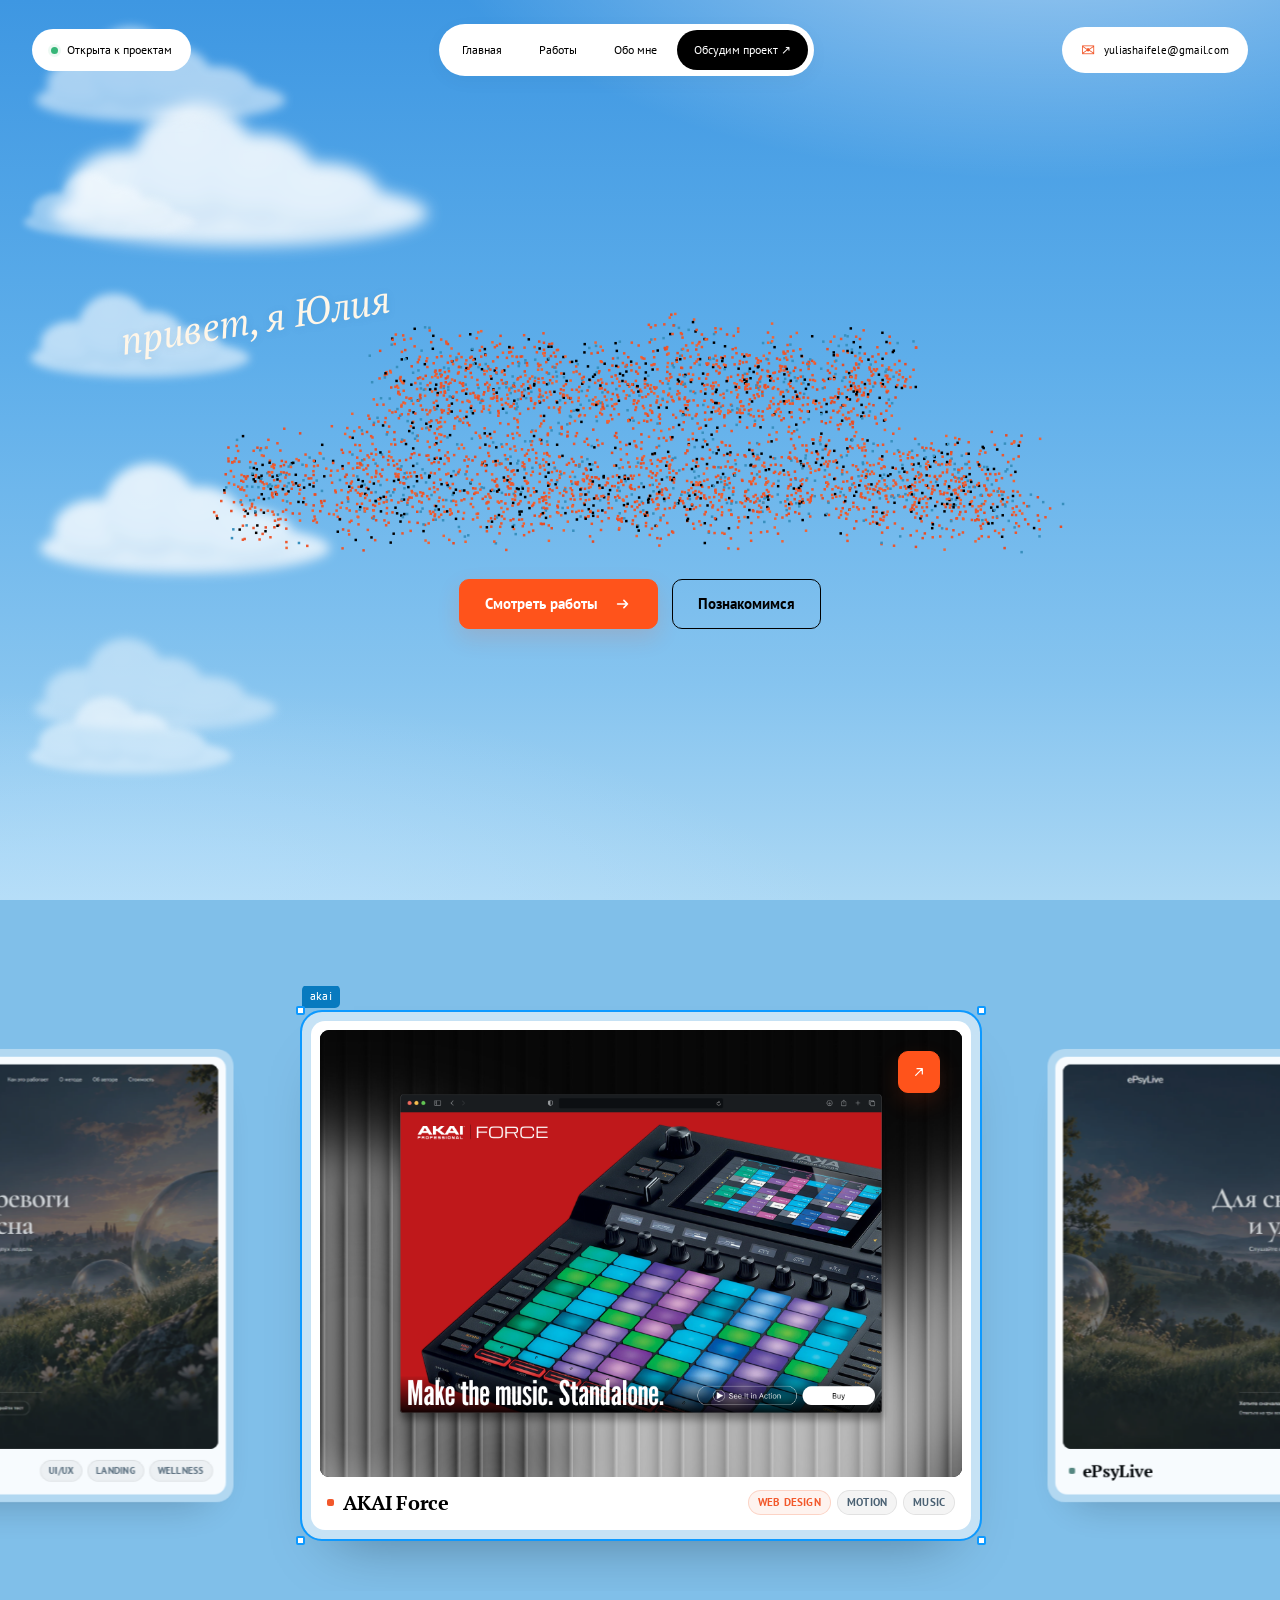
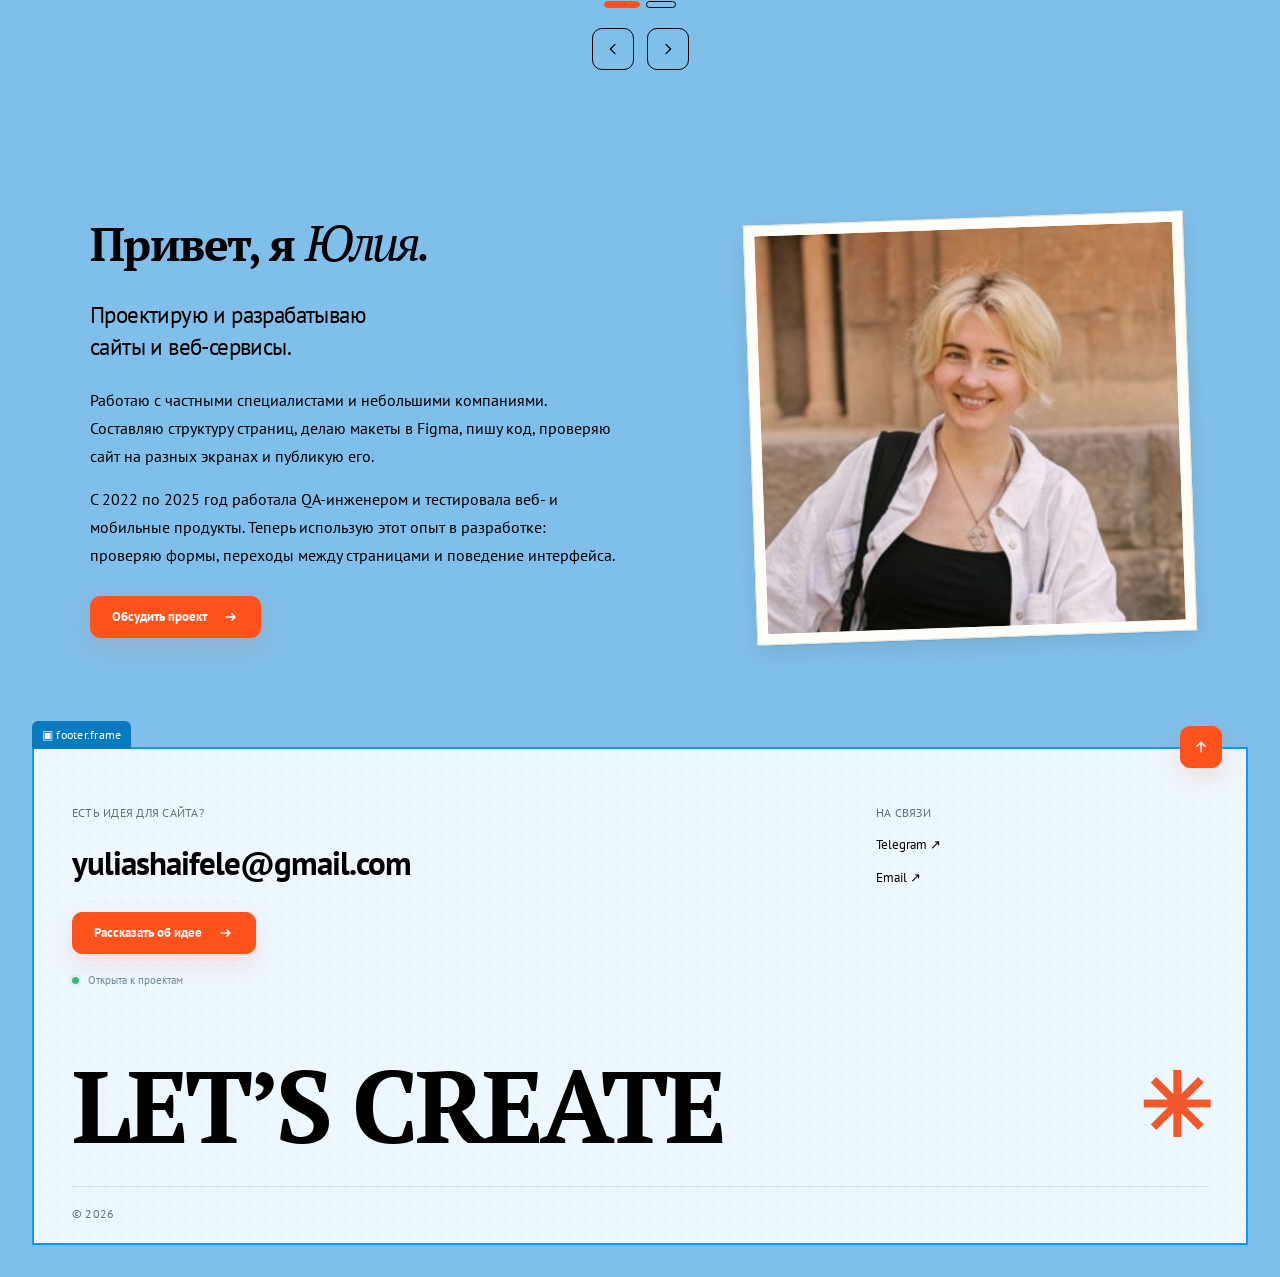
==== commit ac6b70ab: "Use PT Sans and PT Serif across portfolio" ====
--- a/index.html
+++ b/index.html
@@ -1,4 +1,4 @@
-<!doctype html><html lang="ru"><head><meta charset="UTF-8"><meta name="viewport" content="width=device-width,initial-scale=1"><meta name="theme-color" content="#6bb6e5"><meta name="description" content="Независимый веб-дизайнер. Выразительные сайты и продуманные интерфейсы. Избранные проекты: AKAI Force и ePsyLive."><link rel="icon" href="favicon.svg" type="image/svg+xml"><link rel="stylesheet" href="styles.css?v=pure-black"><link rel="stylesheet" href="sections.css?v=hero-buttons-medium"><script src="app.js?v=pure-black" defer></script><title>Юлия Шайфеле — Дизайнер и разработчик</title></head><body id="top"><a class="skip" href="#main">К содержимому</a><header class="header"><div class="status"><span class="dot"></span>Открыта к проектам</div><button class="menu-toggle" aria-controls="navigation" aria-expanded="false">Меню +</button><nav class="nav" id="navigation" aria-label="Основная навигация"><a href="#top">Главная</a><a href="#work">Работы</a><a href="#about">Обо мне</a><a href="https://t.me/p1nkx1" class="nav-contact" target="_blank" rel="noopener noreferrer">Обсудим проект ↗</a></nav><a class="identity" href="mailto:yuliashaifele@gmail.com"><span aria-hidden="true">✉</span> yuliashaifele@gmail.com</a></header>
+<!doctype html><html lang="ru"><head><meta charset="UTF-8"><meta name="viewport" content="width=device-width,initial-scale=1"><meta name="theme-color" content="#6bb6e5"><meta name="description" content="Независимый веб-дизайнер. Выразительные сайты и продуманные интерфейсы. Избранные проекты: AKAI Force и ePsyLive."><link rel="icon" href="favicon.svg" type="image/svg+xml"><link rel="stylesheet" href="styles.css?v=pure-black"><link rel="stylesheet" href="sections.css?v=hero-buttons-medium"><script src="app.js?v=pure-black" defer></script><title>Юлия Шайфеле — Дизайнер и разработчик</title><link rel="stylesheet" href="typography.css?v=pt-fonts"></head><body id="top"><a class="skip" href="#main">К содержимому</a><header class="header"><div class="status"><span class="dot"></span>Открыта к проектам</div><button class="menu-toggle" aria-controls="navigation" aria-expanded="false">Меню +</button><nav class="nav" id="navigation" aria-label="Основная навигация"><a href="#top">Главная</a><a href="#work">Работы</a><a href="#about">Обо мне</a><a href="https://t.me/p1nkx1" class="nav-contact" target="_blank" rel="noopener noreferrer">Обсудим проект ↗</a></nav><a class="identity" href="mailto:yuliashaifele@gmail.com"><span aria-hidden="true">✉</span> yuliashaifele@gmail.com</a></header>
 <main id="main"><div class="sky-clouds" aria-hidden="true"><div class="cloud c1"></div><div class="cloud c2"></div><div class="cloud c3"></div><div class="cloud c4"></div><div class="cloud c5"></div><div class="cloud c6"></div><div class="cloud c7"></div></div><div class="sky-stage"><section class="hero" aria-labelledby="hero-title"><div class="hero-content"><p class="hero-hello">привет, я Юлия</p><div class="particle-heading"><h1 id="hero-title"><span>ДИЗАЙНЕР</span> <span>И РАЗРАБОТЧИК.</span></h1><canvas class="title-particles" aria-hidden="true"></canvas></div><div class="actions"><a href="#work" class="button primary">Смотреть работы <svg class="button-arrow" viewBox="0 0 20 20" width="16" height="16" fill="none" aria-hidden="true"><path d="M4 10h11M11 6l4 4-4 4" stroke="currentColor" stroke-width="1.8" stroke-linecap="round" stroke-linejoin="round"/></svg></a><a href="#about" class="button">Познакомимся</a></div></div></section>
 <section class="work-carousel" id="work" aria-label="Избранные кейсы" aria-roledescription="карусель"><div class="work-slider" tabindex="0" aria-label="Кейсы: используйте стрелки влево и вправо"><div class="work-track"><article class="work-slide" data-project="akai" aria-label="AKAI Force" style="--project-accent:#f2582b"><div class="work-shell"><span class="work-label" aria-hidden="true">akai</span><i class="work-handle tl" aria-hidden="true"></i><i class="work-handle tr" aria-hidden="true"></i><i class="work-handle bl" aria-hidden="true"></i><i class="work-handle br" aria-hidden="true"></i><div class="work-card"><div class="work-frame"><img src="assets/akai-cover-mockup.png" alt="Первый экран проекта AKAI Force" width="1920" height="1440" draggable="false" decoding="async"><a class="work-open" href="https://pinkx1.github.io/akai-force/" target="_blank" rel="noopener noreferrer" aria-label="Открыть проект в новой вкладке"><svg viewBox="0 0 24 24" aria-hidden="true"><path d="M7 17 17 7M9 7h8v8"/></svg></a></div><div class="work-caption"><h3>AKAI Force</h3><div class="work-tags"><span>Web design</span><span>Motion</span><span>Music</span></div></div></div></div></article><article class="work-slide" data-project="epsylive" aria-label="ePsyLive" style="--project-accent:#4c867a"><div class="work-shell"><span class="work-label" aria-hidden="true">epsylive</span><i class="work-handle tl" aria-hidden="true"></i><i class="work-handle tr" aria-hidden="true"></i><i class="work-handle bl" aria-hidden="true"></i><i class="work-handle br" aria-hidden="true"></i><div class="work-card"><div class="work-frame"><img src="assets/epsy-cover.webp" alt="Первый экран проекта ePsyLive" width="1800" height="1125" draggable="false" decoding="async"><a class="work-open" href="https://psywaves.pro/" target="_blank" rel="noopener noreferrer" aria-label="Открыть проект в новой вкладке"><svg viewBox="0 0 24 24" aria-hidden="true"><path d="M7 17 17 7M9 7h8v8"/></svg></a></div><div class="work-caption"><h3>ePsyLive</h3><div class="work-tags"><span>UI/UX</span><span>Landing</span><span>Wellness</span></div></div></div></div></article></div></div><div class="work-dots" aria-label="Выбрать кейс"><button type="button" aria-label="Показать AKAI Force" aria-current="true" data-project-number="0"></button><button type="button" aria-label="Показать ePsyLive" data-project-number="1"></button></div><div class="work-arrows"><button type="button" data-work-prev aria-label="Предыдущий проект"><svg viewBox="0 0 24 24" aria-hidden="true"><path d="m15 5-7 7 7 7"/></svg></button><button type="button" data-work-next aria-label="Следующий проект"><svg viewBox="0 0 24 24" aria-hidden="true"><path d="m9 5 7 7-7 7"/></svg></button></div><span class="work-announcement sr-only" aria-live="polite"></span></section></div>
 <div class="folio-world">
--- a/styles.css
+++ b/styles.css
@@ -1,9 +1,9 @@
 @charset "UTF-8";
-:root{--ink:#000000;--paper:#f5f4ef;--orange:#f2582b;--blue:#3396d8;--line:#d5d9d8;--mono:'Inter',Arial,sans-serif}*{box-sizing:border-box}html{scroll-behavior:smooth;scroll-padding-top:110px}body{margin:0;background:var(--paper);color:var(--ink);font:16px/1.5 Arial,Helvetica,sans-serif}a{color:inherit;text-decoration:none}button,input,textarea{font:inherit}button,a,input,textarea,summary{-webkit-tap-highlight-color:transparent}button,a,summary{touch-action:manipulation}button{cursor:pointer}button:focus-visible,a:focus-visible,summary:focus-visible,input:focus-visible,textarea:focus-visible{outline:3px solid var(--orange);outline-offset:5px}::selection{background:#ffc7b5}img,video{max-width:100%;display:block}button{color:inherit}.mono,.eyebrow,.tag{font:11px/1.5 var(--mono);letter-spacing:1px;text-transform:uppercase}.skip{position:fixed;top:-100px;left:20px;background:white;padding:15px;z-index:100}.skip:focus{top:50px}.ruler{height:30px;position:fixed;top:0;left:0;right:0;z-index:50;background:#e8f1f4ed;backdrop-filter:blur(12px);display:flex;align-items:center;border-bottom:1px solid #00000026;font:bold 10px var(--mono);letter-spacing:1px}.ruler-brand{padding:0 18px;white-space:nowrap}.ruler-brand b{font-size:18px;vertical-align:middle;margin-right:8px}.ticks{flex:1;height:100%;background:repeating-linear-gradient(90deg,transparent 0 9px,#7c97aa70 9px 10px);background-size:100% 8px;background-repeat:no-repeat;background-position:bottom;display:flex;justify-content:space-around;align-items:flex-start;padding-top:2px;color:#637883}.live{padding:0 18px;white-space:nowrap}.dot{display:inline-block;width:7px;height:7px;border-radius:50%;background:#36b678;box-shadow:0 0 0 3px #36b67816;margin-right:9px}.header{position:absolute;top:52px;left:32px;right:32px;z-index:20;display:flex;align-items:center;justify-content:space-between;gap:20px}.status,.identity{border-radius:40px;background:#fff;padding:12px 19px;font-size:12px}.identity{font:12px var(--mono)}.nav{display:flex;padding:6px;background:#fff;border-radius:40px;box-shadow:0 5px 20px #00000009;gap:3px}.nav a{font-size:12px;padding:11px 17px;border-radius:30px;transition:background .2s}.nav a:hover{background:#edf3f6}.nav .nav-contact{background:var(--ink);color:white}.menu-toggle{display:none}.hero{height:min(900px,100svh);min-height:730px;position:relative;overflow:hidden;background:linear-gradient(175deg,#4b9edc 5%,#6cb5e6 55%,#b5dced 100%);display:flex;align-items:center;justify-content:center;padding:140px 24px 100px;text-align:center}.cloud{position:absolute;pointer-events:none;filter:blur(13px);opacity:.65;border-radius:50%;background:radial-gradient(ellipse at 30% 70%,#fff 0 25%,transparent 55%),radial-gradient(ellipse at 50% 50%,#fff 0 30%,transparent 58%),radial-gradient(ellipse at 75% 70%,#fff 0 20%,transparent 50%);width:500px;height:190px;animation:drift 22s ease-in-out infinite alternate}.c1{left:12%;top:105px;transform:rotate(-10deg)}.c2{right:-170px;top:230px;width:440px;animation-delay:-10s;opacity:.4}.c3{left:-130px;top:420px;width:420px;height:120px;animation-delay:-5s}.c4{right:2%;bottom:12px;opacity:.4;width:650px;height:200px}.hero-content{z-index:1;max-width:1040px;position:relative}.selection-label{display:inline-block;border:1px solid #e6f6ffb0;background:#e8f5ff45;backdrop-filter:blur(5px);position:relative;padding:10px 22px;font-size:13px;margin-bottom:28px}.selection-label:before,.selection-label:after,.selected:before,.selected:after{content:'';position:absolute;width:6px;height:6px;background:#fff;border:1px solid #438dc7;top:-4px}.selection-label:before,.selected:before{left:-4px}.selection-label:after,.selected:after{right:-4px}.selection-label span{color:#d94b20}.hero h1{font-family:Impact,'Arial Narrow',Arial,sans-serif;font-size:clamp(70px,9.6vw,145px);font-weight:900;line-height:.96;letter-spacing:-.055em;margin:0;color:var(--orange);text-transform:uppercase;text-shadow:1px 1px 0 #ae4a3540;transform:scaleX(.89)}.hero h1 span{display:block;white-space:nowrap}.hero-note{font-size:20px;color:#274e65;max-width:530px;margin:26px auto 20px;line-height:1.5}.selected{position:relative;border:1px dashed #388ec4;padding:10px 18px}.selected small{position:absolute;left:0;top:-20px;color:#fff;background:#3898d6;font:10px var(--mono);padding:2px 6px}.hero-kicker{color:#b24326;font:11px var(--mono);letter-spacing:1.6px;margin:26px 0}.cursor-sticker{position:absolute;right:6%;top:45%;transform:rotate(-8deg);color:#fff;font:12px var(--mono);background:var(--blue);padding:5px 10px;box-shadow:0 4px 10px #1e659c20}.cursor-sticker:before{content:'➤';position:absolute;top:-23px;left:-14px;color:var(--blue);font-size:30px;transform:rotate(-125deg);text-shadow:1px 1px white}.actions{display:flex;gap:10px;justify-content:center;align-items:center}.button{display:inline-flex;align-items:center;justify-content:center;gap:25px;border-radius:7px;padding:13px 22px;font-size:13px;font-weight:600;border:1px solid var(--ink);background:transparent;transition:transform .2s,box-shadow .2s}.button:hover{transform:translateY(-3px)}.button.primary{background:var(--orange);color:#fff;border-color:var(--orange);box-shadow:0 6px 18px #ed592b30}.button.dark{background:var(--ink);color:#fff}.hero-corner{position:absolute;bottom:28px;left:32px;text-align:left;color:#264b60;font:11px/1.8 var(--mono);letter-spacing:1px}.hero-corner.right{left:auto;right:32px;text-align:right}.scroll-hint{position:absolute;bottom:25px;left:50%;font-size:23px;transform:translateX(-50%)}.section{max-width:1320px;margin:auto;padding:110px 48px}.section-top{display:flex;align-items:center;justify-content:space-between;border-bottom:1px solid var(--line);padding-bottom:16px;margin-bottom:40px}.eyebrow{color:#657178}.section h2,.contact h2{font-size:clamp(42px,5.5vw,76px);letter-spacing:-.055em;line-height:1.05;font-weight:800;margin:0 0 35px}.section h2 em{font-family:Georgia,serif;font-weight:400}.work-grid{display:grid;grid-template-columns:1fr 1fr;gap:30px}.project:nth-child(2){margin-top:100px}.project-image{position:relative;display:block;overflow:hidden;aspect-ratio:1.43;background:#c01d22;border-radius:3px}.project-image img{height:100%;width:100%;object-fit:cover;transition:transform .6s}.project-image:hover img{transform:scale(1.045)}.project-image .open-circle{position:absolute;bottom:20px;right:20px;border-radius:50%;width:54px;height:54px;display:grid;place-items:center;background:#fff;font-size:26px;transition:transform .3s}.project-image:hover .open-circle{transform:rotate(45deg);background:#f2582b;color:#fff}.project-meta{display:flex;justify-content:space-between;gap:10px;align-items:baseline;margin:18px 0 8px}.project h3{font-size:28px;letter-spacing:-1px;margin:0}.tag{font-size:9px;border:1px solid #bcc5c7;padding:5px 8px;border-radius:4px;white-space:nowrap}.project p{color:#5d676c;font-size:14px;max-width:420px;margin:7px 0}.project-link{display:inline-block;font-size:12px;margin-top:16px;border-bottom:1px solid;padding-bottom:3px}.about{background:#e9edeb;border-top:1px solid #dce0de;border-bottom:1px solid #dce0de}.about-grid{display:grid;grid-template-columns:1.3fr 1fr;gap:80px;align-items:center}.about p{font-size:18px;line-height:1.8;max-width:570px;color:#4e5d64}.about .eyebrow{margin-bottom:25px}.design-window{transform:rotate(3deg);background:#fbfbf7;border:1px solid #c3cecb;border-radius:8px;box-shadow:0 25px 60px #00000017;overflow:hidden}.window-bar{display:flex;justify-content:space-between;align-items:center;padding:13px 17px;border-bottom:1px solid #d6dddd;font:10px var(--mono);color:#778581}.window-art{min-height:290px;display:flex;align-items:center;justify-content:center;background-image:radial-gradient(#b9c9c9 1px,transparent 1px);background-size:17px 17px;position:relative;padding:50px 30px}.window-art strong{font-size:65px;line-height:1;letter-spacing:-5px;color:var(--orange);border:1px solid #8facae;padding:18px;transform:rotate(-7deg)}.window-art .cursor-sticker{top:auto;right:13%;bottom:35px}.window-bottom{display:flex;justify-content:space-between;font:11px var(--mono);padding:20px}.skill-list{display:flex;flex-wrap:wrap;gap:8px;margin-top:30px}.skill-list span{border:1px solid #b8c6c4;border-radius:20px;padding:7px 14px;font-size:12px}.services{display:grid;grid-template-columns:1fr 1fr 1fr;gap:1px;background:#cbd3d3;border:1px solid #cbd3d3}.service{background:var(--paper);padding:35px 30px;min-height:260px}.service .symbol{font-size:46px;color:var(--orange);margin:22px 0}.service h3{font-size:24px;margin:12px 0;letter-spacing:-.6px}.service p{font-size:14px;color:#5d696f}.process{display:grid;grid-template-columns:repeat(4,1fr);gap:30px}.process article{border-top:1px solid #adbabc;padding-top:20px}.process h3{font-size:20px;letter-spacing:-.6px}.process p{font-size:14px;color:#5a6971}.process .num{font:12px var(--mono);color:#df542d}.contact{position:relative;overflow:hidden;background:#c9e6f4;padding:85px 48px;text-align:center}.contact .eyebrow{margin-bottom:25px}.contact p{max-width:470px;margin:0 auto 25px;color:#456274}.contact h2{font-size:clamp(50px,7vw,100px)}.contact .button{background:var(--orange);color:white;border-color:var(--orange)}.footer{padding:25px 48px;display:flex;justify-content:space-between;align-items:center;gap:20px;font:10px var(--mono);text-transform:uppercase;letter-spacing:1px}.footer a{border-bottom:1px solid}.reveal{transition:opacity .65s,transform .65s}.js .reveal:not(.visible){opacity:0;transform:translateY(22px)}dialog{border:1px solid #c2ced2;border-radius:12px;max-width:600px;width:calc(100% - 32px);padding:35px;color:var(--ink);background:var(--paper);max-height:90svh}dialog::backdrop{background:#00000088;backdrop-filter:blur(8px)}dialog h2{font-size:36px;line-height:1.1;letter-spacing:-1.6px;margin:15px 0}dialog p{font-size:14px;color:#607179}.close{border:1px solid #b8c3c5;border-radius:50%;background:transparent;float:right;width:32px;height:32px;font-size:20px}label{display:block;font-size:12px;margin:20px 0 7px}input,textarea{width:100%;background:#fff;border:1px solid #bbc9cd;border-radius:5px;padding:12px;color:var(--ink)}textarea{resize:vertical;min-height:110px}.form-note{font-size:11px!important}.form-status{min-height:20px;font-size:12px;margin-top:12px}.case-page{background:#f5f4ef}.case-header{padding:85px 48px 30px;max-width:1320px;margin:auto;display:flex;justify-content:space-between;font-size:12px}.case-intro{max-width:1224px;margin:45px auto 45px;padding:0 48px}.case-intro h1{font-size:clamp(64px,10vw,135px);line-height:1;letter-spacing:-.07em;margin:22px 0}.case-intro .lead{font-size:clamp(20px,2.6vw,32px);line-height:1.35;max-width:800px;letter-spacing:-.7px}.case-facts{display:grid;grid-template-columns:repeat(3,1fr);border-top:1px solid var(--line);margin-top:40px;padding-top:20px;gap:20px}.case-facts p{font-size:13px;margin:8px 0}.case-cover{max-width:1320px;margin:auto;padding:0 48px}.case-cover img{width:100%;border-radius:4px}.case-copy{max-width:1128px;margin:85px auto;display:grid;grid-template-columns:1fr 1.5fr;gap:70px;padding:0 48px}.case-copy h2{font-size:40px;line-height:1.15;letter-spacing:-1.5px;margin:0}.case-copy p{font-size:18px;line-height:1.8;color:#5b676d;margin-top:0}.case-copy small{font-size:12px;color:#7a878b}.case-media{max-width:1320px;margin:35px auto;padding:0 48px}.case-media img,.case-media video{width:100%;border-radius:4px;background:#000000}.case-media figcaption{font:11px/1.6 var(--mono);color:#728087;margin-top:13px}.image-button{display:block;border:0;background:none;padding:0;width:100%;cursor:zoom-in}.case-duo{display:grid;grid-template-columns:1fr 1fr;gap:24px}.case-next{display:flex;justify-content:space-between;align-items:center;border-top:1px solid #b6c3c5;max-width:1224px;margin:90px auto 0;padding:40px 48px}.case-next strong{font-size:36px;letter-spacing:-1.5px}.case-next .arrow{font-size:55px}.lightbox{max-width:95vw;width:1100px;padding:50px 15px 15px;background:#000000}.lightbox img{width:100%}.lightbox .close{position:fixed;color:white;right:5vw;top:7vh;background:#000000}.case-video-grid{display:grid;grid-template-columns:1.3fr 1fr;align-items:center;gap:30px}.case-video-grid p{font-size:17px;line-height:1.7}.screenshot-long{max-width:1000px;margin:auto}.faq{margin-top:60px}details{border-top:1px solid #cad3d5;padding:22px 0}summary{cursor:pointer;font-size:18px;list-style:none;display:flex;justify-content:space-between}summary:after{content:'+';font-size:24px;color:var(--orange)}details[open] summary:after{content:'−'}details p{max-width:700px;font-size:15px;color:#58676d}
+:root{--ink:#000000;--paper:#f5f4ef;--orange:#f2582b;--blue:#3396d8;--line:#d5d9d8;--mono:"PT Sans",Arial,sans-serif}*{box-sizing:border-box}html{scroll-behavior:smooth;scroll-padding-top:110px}body{margin:0;background:var(--paper);color:var(--ink);font:16px/1.5 "PT Sans",Arial,Helvetica,sans-serif}a{color:inherit;text-decoration:none}button,input,textarea{font:inherit}button,a,input,textarea,summary{-webkit-tap-highlight-color:transparent}button,a,summary{touch-action:manipulation}button{cursor:pointer}button:focus-visible,a:focus-visible,summary:focus-visible,input:focus-visible,textarea:focus-visible{outline:3px solid var(--orange);outline-offset:5px}::selection{background:#ffc7b5}img,video{max-width:100%;display:block}button{color:inherit}.mono,.eyebrow,.tag{font:11px/1.5 var(--mono);letter-spacing:1px;text-transform:uppercase}.skip{position:fixed;top:-100px;left:20px;background:white;padding:15px;z-index:100}.skip:focus{top:50px}.ruler{height:30px;position:fixed;top:0;left:0;right:0;z-index:50;background:#e8f1f4ed;backdrop-filter:blur(12px);display:flex;align-items:center;border-bottom:1px solid #00000026;font:bold 10px var(--mono);letter-spacing:1px}.ruler-brand{padding:0 18px;white-space:nowrap}.ruler-brand b{font-size:18px;vertical-align:middle;margin-right:8px}.ticks{flex:1;height:100%;background:repeating-linear-gradient(90deg,transparent 0 9px,#7c97aa70 9px 10px);background-size:100% 8px;background-repeat:no-repeat;background-position:bottom;display:flex;justify-content:space-around;align-items:flex-start;padding-top:2px;color:#637883}.live{padding:0 18px;white-space:nowrap}.dot{display:inline-block;width:7px;height:7px;border-radius:50%;background:#36b678;box-shadow:0 0 0 3px #36b67816;margin-right:9px}.header{position:absolute;top:52px;left:32px;right:32px;z-index:20;display:flex;align-items:center;justify-content:space-between;gap:20px}.status,.identity{border-radius:40px;background:#fff;padding:12px 19px;font-size:12px}.identity{font:12px var(--mono)}.nav{display:flex;padding:6px;background:#fff;border-radius:40px;box-shadow:0 5px 20px #00000009;gap:3px}.nav a{font-size:12px;padding:11px 17px;border-radius:30px;transition:background .2s}.nav a:hover{background:#edf3f6}.nav .nav-contact{background:var(--ink);color:white}.menu-toggle{display:none}.hero{height:min(900px,100svh);min-height:730px;position:relative;overflow:hidden;background:linear-gradient(175deg,#4b9edc 5%,#6cb5e6 55%,#b5dced 100%);display:flex;align-items:center;justify-content:center;padding:140px 24px 100px;text-align:center}.cloud{position:absolute;pointer-events:none;filter:blur(13px);opacity:.65;border-radius:50%;background:radial-gradient(ellipse at 30% 70%,#fff 0 25%,transparent 55%),radial-gradient(ellipse at 50% 50%,#fff 0 30%,transparent 58%),radial-gradient(ellipse at 75% 70%,#fff 0 20%,transparent 50%);width:500px;height:190px;animation:drift 22s ease-in-out infinite alternate}.c1{left:12%;top:105px;transform:rotate(-10deg)}.c2{right:-170px;top:230px;width:440px;animation-delay:-10s;opacity:.4}.c3{left:-130px;top:420px;width:420px;height:120px;animation-delay:-5s}.c4{right:2%;bottom:12px;opacity:.4;width:650px;height:200px}.hero-content{z-index:1;max-width:1040px;position:relative}.selection-label{display:inline-block;border:1px solid #e6f6ffb0;background:#e8f5ff45;backdrop-filter:blur(5px);position:relative;padding:10px 22px;font-size:13px;margin-bottom:28px}.selection-label:before,.selection-label:after,.selected:before,.selected:after{content:'';position:absolute;width:6px;height:6px;background:#fff;border:1px solid #438dc7;top:-4px}.selection-label:before,.selected:before{left:-4px}.selection-label:after,.selected:after{right:-4px}.selection-label span{color:#d94b20}.hero h1{font-family:"PT Serif",sans-serif;font-size:clamp(70px,9.6vw,145px);font-weight:900;line-height:.96;letter-spacing:-.055em;margin:0;color:var(--orange);text-transform:uppercase;text-shadow:1px 1px 0 #ae4a3540;transform:scaleX(.89)}.hero h1 span{display:block;white-space:nowrap}.hero-note{font-size:20px;color:#274e65;max-width:530px;margin:26px auto 20px;line-height:1.5}.selected{position:relative;border:1px dashed #388ec4;padding:10px 18px}.selected small{position:absolute;left:0;top:-20px;color:#fff;background:#3898d6;font:10px var(--mono);padding:2px 6px}.hero-kicker{color:#b24326;font:11px var(--mono);letter-spacing:1.6px;margin:26px 0}.cursor-sticker{position:absolute;right:6%;top:45%;transform:rotate(-8deg);color:#fff;font:12px var(--mono);background:var(--blue);padding:5px 10px;box-shadow:0 4px 10px #1e659c20}.cursor-sticker:before{content:'➤';position:absolute;top:-23px;left:-14px;color:var(--blue);font-size:30px;transform:rotate(-125deg);text-shadow:1px 1px white}.actions{display:flex;gap:10px;justify-content:center;align-items:center}.button{display:inline-flex;align-items:center;justify-content:center;gap:25px;border-radius:7px;padding:13px 22px;font-size:13px;font-weight:600;border:1px solid var(--ink);background:transparent;transition:transform .2s,box-shadow .2s}.button:hover{transform:translateY(-3px)}.button.primary{background:var(--orange);color:#fff;border-color:var(--orange);box-shadow:0 6px 18px #ed592b30}.button.dark{background:var(--ink);color:#fff}.hero-corner{position:absolute;bottom:28px;left:32px;text-align:left;color:#264b60;font:11px/1.8 var(--mono);letter-spacing:1px}.hero-corner.right{left:auto;right:32px;text-align:right}.scroll-hint{position:absolute;bottom:25px;left:50%;font-size:23px;transform:translateX(-50%)}.section{max-width:1320px;margin:auto;padding:110px 48px}.section-top{display:flex;align-items:center;justify-content:space-between;border-bottom:1px solid var(--line);padding-bottom:16px;margin-bottom:40px}.eyebrow{color:#657178}.section h2,.contact h2{font-size:clamp(42px,5.5vw,76px);letter-spacing:-.055em;line-height:1.05;font-weight:800;margin:0 0 35px}.section h2 em{font-family:"PT Serif",serif;font-weight:400}.work-grid{display:grid;grid-template-columns:1fr 1fr;gap:30px}.project:nth-child(2){margin-top:100px}.project-image{position:relative;display:block;overflow:hidden;aspect-ratio:1.43;background:#c01d22;border-radius:3px}.project-image img{height:100%;width:100%;object-fit:cover;transition:transform .6s}.project-image:hover img{transform:scale(1.045)}.project-image .open-circle{position:absolute;bottom:20px;right:20px;border-radius:50%;width:54px;height:54px;display:grid;place-items:center;background:#fff;font-size:26px;transition:transform .3s}.project-image:hover .open-circle{transform:rotate(45deg);background:#f2582b;color:#fff}.project-meta{display:flex;justify-content:space-between;gap:10px;align-items:baseline;margin:18px 0 8px}.project h3{font-size:28px;letter-spacing:-1px;margin:0}.tag{font-size:9px;border:1px solid #bcc5c7;padding:5px 8px;border-radius:4px;white-space:nowrap}.project p{color:#5d676c;font-size:14px;max-width:420px;margin:7px 0}.project-link{display:inline-block;font-size:12px;margin-top:16px;border-bottom:1px solid;padding-bottom:3px}.about{background:#e9edeb;border-top:1px solid #dce0de;border-bottom:1px solid #dce0de}.about-grid{display:grid;grid-template-columns:1.3fr 1fr;gap:80px;align-items:center}.about p{font-size:18px;line-height:1.8;max-width:570px;color:#4e5d64}.about .eyebrow{margin-bottom:25px}.design-window{transform:rotate(3deg);background:#fbfbf7;border:1px solid #c3cecb;border-radius:8px;box-shadow:0 25px 60px #00000017;overflow:hidden}.window-bar{display:flex;justify-content:space-between;align-items:center;padding:13px 17px;border-bottom:1px solid #d6dddd;font:10px var(--mono);color:#778581}.window-art{min-height:290px;display:flex;align-items:center;justify-content:center;background-image:radial-gradient(#b9c9c9 1px,transparent 1px);background-size:17px 17px;position:relative;padding:50px 30px}.window-art strong{font-size:65px;line-height:1;letter-spacing:-5px;color:var(--orange);border:1px solid #8facae;padding:18px;transform:rotate(-7deg)}.window-art .cursor-sticker{top:auto;right:13%;bottom:35px}.window-bottom{display:flex;justify-content:space-between;font:11px var(--mono);padding:20px}.skill-list{display:flex;flex-wrap:wrap;gap:8px;margin-top:30px}.skill-list span{border:1px solid #b8c6c4;border-radius:20px;padding:7px 14px;font-size:12px}.services{display:grid;grid-template-columns:1fr 1fr 1fr;gap:1px;background:#cbd3d3;border:1px solid #cbd3d3}.service{background:var(--paper);padding:35px 30px;min-height:260px}.service .symbol{font-size:46px;color:var(--orange);margin:22px 0}.service h3{font-size:24px;margin:12px 0;letter-spacing:-.6px}.service p{font-size:14px;color:#5d696f}.process{display:grid;grid-template-columns:repeat(4,1fr);gap:30px}.process article{border-top:1px solid #adbabc;padding-top:20px}.process h3{font-size:20px;letter-spacing:-.6px}.process p{font-size:14px;color:#5a6971}.process .num{font:12px var(--mono);color:#df542d}.contact{position:relative;overflow:hidden;background:#c9e6f4;padding:85px 48px;text-align:center}.contact .eyebrow{margin-bottom:25px}.contact p{max-width:470px;margin:0 auto 25px;color:#456274}.contact h2{font-size:clamp(50px,7vw,100px)}.contact .button{background:var(--orange);color:white;border-color:var(--orange)}.footer{padding:25px 48px;display:flex;justify-content:space-between;align-items:center;gap:20px;font:10px var(--mono);text-transform:uppercase;letter-spacing:1px}.footer a{border-bottom:1px solid}.reveal{transition:opacity .65s,transform .65s}.js .reveal:not(.visible){opacity:0;transform:translateY(22px)}dialog{border:1px solid #c2ced2;border-radius:12px;max-width:600px;width:calc(100% - 32px);padding:35px;color:var(--ink);background:var(--paper);max-height:90svh}dialog::backdrop{background:#00000088;backdrop-filter:blur(8px)}dialog h2{font-size:36px;line-height:1.1;letter-spacing:-1.6px;margin:15px 0}dialog p{font-size:14px;color:#607179}.close{border:1px solid #b8c3c5;border-radius:50%;background:transparent;float:right;width:32px;height:32px;font-size:20px}label{display:block;font-size:12px;margin:20px 0 7px}input,textarea{width:100%;background:#fff;border:1px solid #bbc9cd;border-radius:5px;padding:12px;color:var(--ink)}textarea{resize:vertical;min-height:110px}.form-note{font-size:11px!important}.form-status{min-height:20px;font-size:12px;margin-top:12px}.case-page{background:#f5f4ef}.case-header{padding:85px 48px 30px;max-width:1320px;margin:auto;display:flex;justify-content:space-between;font-size:12px}.case-intro{max-width:1224px;margin:45px auto 45px;padding:0 48px}.case-intro h1{font-size:clamp(64px,10vw,135px);line-height:1;letter-spacing:-.07em;margin:22px 0}.case-intro .lead{font-size:clamp(20px,2.6vw,32px);line-height:1.35;max-width:800px;letter-spacing:-.7px}.case-facts{display:grid;grid-template-columns:repeat(3,1fr);border-top:1px solid var(--line);margin-top:40px;padding-top:20px;gap:20px}.case-facts p{font-size:13px;margin:8px 0}.case-cover{max-width:1320px;margin:auto;padding:0 48px}.case-cover img{width:100%;border-radius:4px}.case-copy{max-width:1128px;margin:85px auto;display:grid;grid-template-columns:1fr 1.5fr;gap:70px;padding:0 48px}.case-copy h2{font-size:40px;line-height:1.15;letter-spacing:-1.5px;margin:0}.case-copy p{font-size:18px;line-height:1.8;color:#5b676d;margin-top:0}.case-copy small{font-size:12px;color:#7a878b}.case-media{max-width:1320px;margin:35px auto;padding:0 48px}.case-media img,.case-media video{width:100%;border-radius:4px;background:#000000}.case-media figcaption{font:11px/1.6 var(--mono);color:#728087;margin-top:13px}.image-button{display:block;border:0;background:none;padding:0;width:100%;cursor:zoom-in}.case-duo{display:grid;grid-template-columns:1fr 1fr;gap:24px}.case-next{display:flex;justify-content:space-between;align-items:center;border-top:1px solid #b6c3c5;max-width:1224px;margin:90px auto 0;padding:40px 48px}.case-next strong{font-size:36px;letter-spacing:-1.5px}.case-next .arrow{font-size:55px}.lightbox{max-width:95vw;width:1100px;padding:50px 15px 15px;background:#000000}.lightbox img{width:100%}.lightbox .close{position:fixed;color:white;right:5vw;top:7vh;background:#000000}.case-video-grid{display:grid;grid-template-columns:1.3fr 1fr;align-items:center;gap:30px}.case-video-grid p{font-size:17px;line-height:1.7}.screenshot-long{max-width:1000px;margin:auto}.faq{margin-top:60px}details{border-top:1px solid #cad3d5;padding:22px 0}summary{cursor:pointer;font-size:18px;list-style:none;display:flex;justify-content:space-between}summary:after{content:'+';font-size:24px;color:var(--orange)}details[open] summary:after{content:'−'}details p{max-width:700px;font-size:15px;color:#58676d}
 @keyframes drift{to{translate:65px 10px}}@media(min-width:1600px){.hero{max-height:960px}}@media(max-width:1000px){.identity{display:none}.header{left:24px;right:24px}.hero h1{font-size:11vw}.about-grid{gap:35px}.window-art strong{font-size:50px}.section{padding:80px 30px}.process{grid-template-columns:1fr 1fr}.service{padding:24px}.case-copy{gap:35px}.hero{min-height:730px}.hero-note{font-size:18px}}@media(max-width:650px){.ruler-brand{padding:0 10px}.ticks span:nth-child(even){display:none}.live{padding:0 10px;font-size:9px}.live time{display:none}.header{top:45px;left:18px;right:18px}.status{font-size:10px;padding:10px 13px}.menu-toggle{display:block;border:0;border-radius:25px;background:white;padding:11px 17px;font-size:12px}.nav{display:none;position:absolute;right:0;top:52px;border-radius:12px;min-width:180px;box-shadow:0 12px 30px #19405c30}.nav.open{display:flex;flex-direction:column;padding:8px}.nav a{padding:12px 20px}.hero{min-height:680px;height:95svh;max-height:820px;padding:135px 16px 110px}.hero h1{font-size:12.5vw;transform:scaleX(.99);letter-spacing:-.065em;line-height:1.04}.selection-label{font-size:11px;padding:9px 14px;margin-bottom:35px}.hero-kicker{font-size:9px;margin-top:30px}.hero-note{font-size:15px;max-width:330px;margin-top:32px}.hero .cursor-sticker{right:5%;top:37%;font-size:9px}.hero .button{font-size:11px;padding:12px 15px;gap:15px}.hero-corner{left:18px;bottom:22px;font-size:8px;letter-spacing:.3px}.hero-corner.right{right:18px}.cloud{width:330px;height:150px}.c1{left:10%;top:110px}.section{padding:65px 20px}.section-top{margin-bottom:30px}.section h2{font-size:43px}.work-grid{grid-template-columns:1fr;gap:45px}.project:nth-child(2){margin-top:0}.project-meta{flex-wrap:wrap}.project h3{font-size:26px}.about-grid{grid-template-columns:1fr;gap:45px}.about p{font-size:16px}.design-window{margin:0 10px}.services{grid-template-columns:1fr}.service{min-height:0;padding:25px}.service .symbol{float:right;margin:0}.process{gap:24px}.process p{font-size:13px}.process h3{font-size:18px}.contact{padding:65px 20px}.contact h2{font-size:53px}.contact p{font-size:14px}.footer{padding:25px 20px;font-size:8px;flex-wrap:wrap}.case-header{padding:65px 20px 20px}.case-intro{padding:0 20px;margin-top:35px}.case-intro h1{font-size:65px}.case-facts{grid-template-columns:1fr 1fr}.case-facts>div:last-child{grid-column:1/-1}.case-cover,.case-media{padding:0 16px}.case-copy{grid-template-columns:1fr;gap:22px;padding:0 20px;margin:55px 0}.case-copy h2{font-size:34px}.case-copy p{font-size:16px}.case-duo,.case-video-grid{grid-template-columns:1fr}.case-next{margin-top:55px;padding:30px 20px}.case-next strong{font-size:28px}.lightbox .close{top:6vh}dialog{padding:25px}.window-art{min-height:260px}}
 @media(prefers-reduced-motion:reduce){html{scroll-behavior:auto}*,*:before,*:after{animation:none!important;transition:none!important}.js .reveal:not(.visible){opacity:1;transform:none}}
 .hero h1{font-weight:400;letter-spacing:-.015em;line-height:1.01;transform:scaleX(.98)}
-@media(max-width:650px){.hero h1{font-size:12.6vw;letter-spacing:-.025em;transform:none}.section-top{gap:16px}.section-top .mono{font-size:9px;text-align:right}.section-top .eyebrow{font-size:10px}.contact h2 em{font-family:Georgia,serif;font-weight:400}}
+@media(max-width:650px){.hero h1{font-size:12.6vw;letter-spacing:-.025em;transform:none}.section-top{gap:16px}.section-top .mono{font-size:9px;text-align:right}.section-top .eyebrow{font-size:10px}.contact h2 em{font-family:"PT Serif",serif;font-weight:400}}
 
 .contact-actions{display:flex;align-items:center;justify-content:center;flex-wrap:wrap;gap:20px 28px}.contact-email{font-size:15px;border-bottom:1px solid #486a7c;padding:8px 0;overflow-wrap:anywhere}.brief-secondary{border:0;border-bottom:1px solid #7794a5;background:none;padding:0 0 3px;margin-top:28px;font-size:12px;color:#456274}.footer-contacts{display:flex;gap:22px}@media(max-width:650px){.contact-actions{flex-direction:column;gap:16px}.contact-email{font-size:14px}.footer-contacts{gap:16px}}
 /* Hero: a moving sky and an interactive typographic canvas. */
@@ -23,17 +23,17 @@
 .sky-stage{position:relative;isolation:isolate;background:radial-gradient(130% 95% at 82% -18%,#ffffffb3 0%,#ffffff00 40%),radial-gradient(120% 80% at 10% 118%,#c4e6ffbf 0%,#c4e6ff00 52%),linear-gradient(180deg,#3e97e2 0%,#5eaeea 40%,#86c4ef 76%,#acd8f4 100%);background-attachment:fixed}.sky-stage>.sky-clouds{position:sticky;top:0;height:100svh;margin-bottom:-100svh;z-index:-1}.sky-stage>.hero{background:transparent}.work-carousel{position:relative;z-index:2;padding:86px 0 64px;overflow:hidden}.work-slider{position:relative;width:100%;overflow:hidden;padding:26px 0 52px;touch-action:pan-y;user-select:none;cursor:grab;outline-offset:-5px}.work-slider.is-dragging{cursor:grabbing}.work-track{display:flex;align-items:center;gap:20px;will-change:transform}.work-slide{flex:0 0 53vw;min-width:0;transform:scale(.86);opacity:.94;filter:saturate(.85);transition:transform .72s cubic-bezier(.22,.9,.24,1),opacity .5s,filter .5s}.work-slide.is-active{transform:scale(1);opacity:1;filter:none}.work-shell{position:relative;padding:1.38%;border-radius:20px;background:#ffffff6b;backdrop-filter:blur(10px);box-shadow:0 26px 48px -30px #0000004d}.work-slide.is-active .work-shell{background:#ffffff8c;box-shadow:0 32px 58px -32px #0000005c}.work-shell:before{content:'';position:absolute;inset:-2px;border:2px solid #0d99ff;border-radius:22px;opacity:0;transition:opacity .35s;pointer-events:none;z-index:6}.is-active .work-shell:before{opacity:1}.work-handle{position:absolute;width:9px;height:9px;background:#fff;border:2px solid #0d99ff;border-radius:2px;z-index:7;opacity:0;transition:opacity .35s}.is-active .work-handle{opacity:1}.work-handle.tl{top:-6px;left:-6px}.work-handle.tr{top:-6px;right:-6px}.work-handle.bl{bottom:-6px;left:-6px}.work-handle.br{bottom:-6px;right:-6px}.work-label{position:absolute;top:-24px;left:0;font:700 10px var(--mono);color:#fff;background:#0d99ff;padding:3px 8px;border-radius:5px 5px 5px 1px;opacity:0;transition:opacity .35s;white-space:nowrap;z-index:7}.is-active .work-label{opacity:1}.work-card{position:relative;background:#fff;border-radius:14px;padding:1.38% 1.38% 0}.work-frame{position:relative;border-radius:9px;overflow:hidden;aspect-ratio:23/16;background:#000000}.work-frame>img{position:absolute;inset:0;width:100%;height:100%;object-fit:cover;object-position:center}.work-frame:after{content:'';position:absolute;inset:0;background:#00000029;opacity:1;transition:opacity .5s;pointer-events:none;z-index:5}.is-active .work-frame:after{opacity:0}.work-open{position:absolute;top:4.6%;right:3.4%;z-index:8;width:38px;height:38px;border-radius:50%;background:#ffffff29;border:1px solid #ffffff80;backdrop-filter:blur(12px);display:grid;place-items:center;opacity:0;visibility:hidden;transform:translateY(-6px) scale(.9);transition:opacity .4s,transform .4s,background .22s;cursor:pointer}.is-active .work-open{opacity:1;visibility:visible;transform:none}.work-open:hover{background:var(--orange);border-color:var(--orange)}.work-open svg{width:15px;height:15px;stroke:#fff;stroke-width:2.1;fill:none}.work-caption{display:flex;align-items:center;justify-content:space-between;gap:14px;padding:2.1% 1% 2.3%;flex-wrap:wrap}.work-caption h3{font-weight:700;font-size:clamp(17px,1.55vw,23px);letter-spacing:-.022em;line-height:1;display:flex;align-items:center;gap:9px;color:var(--ink);margin:0}.work-caption h3:before{content:'';width:7px;height:7px;border-radius:2px;background:var(--project-accent);flex:0 0 auto}.work-tags{display:flex;gap:6px;flex-wrap:wrap}.work-tags span{font:700 9px var(--mono);letter-spacing:.09em;text-transform:uppercase;color:#4a6173;background:#0000000b;border:1px solid #00000014;padding:4px 9px;border-radius:20px;white-space:nowrap}.is-active .work-tags span:first-child{color:var(--orange);background:#f0531c12;border-color:#f0531c33}.work-dots{display:flex;gap:6px;justify-content:center;margin-top:10px}.work-dots button{position:relative;border:0;width:30px;height:7px;padding:0;border-radius:4px;background:#00000024;transition:width .32s,background .32s}.work-dots button:before{content:'';position:absolute;inset:-9px 0}.work-dots button[aria-current=true]{background:var(--orange);width:36px}.work-arrows{display:flex;gap:13px;justify-content:center;margin-top:20px}.work-arrows button{width:37px;height:37px;border-radius:12px;background:#fff;color:var(--ink);display:grid;place-items:center;border:0;transition:.22s;box-shadow:0 8px 18px -12px #00000080}.work-arrows button:hover{background:var(--ink);color:#fff;transform:translateY(-2px)}.work-arrows svg{width:15px;height:15px;stroke:currentColor;stroke-width:2.1;fill:none}.sr-only{position:absolute;width:1px;height:1px;padding:0;margin:-1px;overflow:hidden;clip-path:inset(50%);white-space:nowrap;border:0}.work-carousel:not(.carousel-ready) .work-track{justify-content:center}.work-carousel:not(.carousel-ready) .work-slide{flex-basis:42vw;transform:none;opacity:1}.work-carousel:not(.carousel-ready) .work-open{opacity:1;visibility:visible}.work-carousel:not(.carousel-ready) .work-dots,.work-carousel:not(.carousel-ready) .work-arrows{display:none}@media(max-width:900px){.work-slide{flex-basis:78vw;transform:scale(.9)}.work-frame{aspect-ratio:4/3.2}}@media(max-width:760px){.work-carousel{padding:26px 0 34px}.work-slider{padding:26px 0 14px}.work-dots{margin-top:4px}.work-arrows{margin-top:12px}.work-shell,.work-slide.is-active .work-shell{box-shadow:none}.work-slide{flex-basis:86vw;transform:scale(.94)}.work-frame{aspect-ratio:3/3.5}.work-caption{padding:14px 6px}.work-caption h3{font-size:18px}.work-carousel:not(.carousel-ready) .work-track{flex-direction:column}.work-carousel:not(.carousel-ready) .work-slide{width:86vw;flex-basis:auto}}
 .sky-stage{overflow:clip}
 
-@font-face{font-family:work-display;src:url(assets/work-display.ttf);font-weight:700;font-style:normal;font-display:swap}
 
 
-.work-caption h3{font-family:work-display,Arial,sans-serif}.work-tags span,.work-label{font-family:'Inter',Arial,sans-serif}
+
+.work-caption h3{font-family:"PT Serif",Arial,sans-serif}.work-tags span,.work-label{font-family:"PT Sans",Arial,sans-serif}
 
 
-@font-face{font-family:hero-handwriting;src:url(assets/caveat.ttf) format('truetype');font-style:normal;font-weight:400 700;font-display:swap}
-.hero .hero-hello{position:absolute;left:6%;top:-12px;margin:0;z-index:3;font:500 clamp(26px,3vw,39px)/1.15 hero-handwriting,'Segoe Print',cursive;color:#fff6e8;transform:rotate(-9deg);transform-origin:left center;text-shadow:0 1px 8px #2b689b20;pointer-events:none;white-space:nowrap}
+
+.hero .hero-hello{position:absolute;left:6%;top:-12px;margin:0;z-index:3;font:500 clamp(26px,3vw,39px)/1.15 "PT Serif","PT Serif",cursive;color:#fff6e8;transform:rotate(-9deg);transform-origin:left center;text-shadow:0 1px 8px #2b689b20;pointer-events:none;white-space:nowrap}
 @media(max-width:650px){.hero .hero-hello{left:6%;top:-46px;font-size:29px;transform:rotate(-8deg)}}
-@font-face{font-family:Inter;src:url(assets/inter.ttf) format('truetype');font-style:normal;font-weight:100 900;font-display:swap}
-.mono,.eyebrow,.tag,.ruler,.work-label,.work-tags span,.selected small,.identity,.window-bar,.window-bottom,.case-media figcaption,.footer{font-family:Inter,Arial,sans-serif;font-weight:500;letter-spacing:.02em}
+
+.mono,.eyebrow,.tag,.ruler,.work-label,.work-tags span,.selected small,.identity,.window-bar,.window-bottom,.case-media figcaption,.footer{font-family:"PT Sans",Arial,sans-serif;font-weight:500;letter-spacing:.02em}
 .selected small{font-size:12px;line-height:1.4;top:-24px;padding:3px 8px;background:#087abf}
 .ruler{font-size:11px}.ruler-brand{font-weight:650;letter-spacing:.04em}.ticks{font-size:10px}
 .work-label{font-size:12px;line-height:1.4;top:-27px;background:#087abf}
--- a/sections.css
+++ b/sections.css
@@ -1,40 +1,40 @@
-.folio-world{position:relative;isolation:isolate;overflow:hidden;background:linear-gradient(180deg,#50a1df 0,#5ca9e0 500px,#84c4ed 1700px,#4d9fdd 2900px,#afd9ef 4600px,#69b0e1 6100px,#acd6ee 100%);color:#000000;font-family:Arial,Helvetica,sans-serif}
+.folio-world{position:relative;isolation:isolate;overflow:hidden;background:linear-gradient(180deg,#50a1df 0,#5ca9e0 500px,#84c4ed 1700px,#4d9fdd 2900px,#afd9ef 4600px,#69b0e1 6100px,#acd6ee 100%);color:#000000;font-family:"PT Sans",Arial,Helvetica,sans-serif}
 .folio-world summary:after,.folio-world details[open]>summary:after{content:none}
 .about-editorial{background:transparent;color:#000000;padding:64px 44px 65px;scroll-margin-top:30px}
 .about-editorial-inner{max-width:1100px;margin:0 auto}
-.about-overline{display:flex;justify-content:space-between;gap:20px;border-bottom:1px solid #c9cbc4;padding-bottom:19px;font:10px/1.5 'Inter',Arial,sans-serif;letter-spacing:1px;color:#7a817b}
+.about-overline{display:flex;justify-content:space-between;gap:20px;border-bottom:1px solid #c9cbc4;padding-bottom:19px;font:10px/1.5 "PT Sans",Arial,sans-serif;letter-spacing:1px;color:#7a817b}
 .about-spread{display:grid;grid-template-columns:330px 1fr;gap:90px;padding:70px 0 62px;align-items:center}
 .about-portrait{margin:0;position:relative;padding:12px 14px 35px}
 .about-photo-paper{padding:12px 12px 17px;background:#fffdf8;transform:rotate(-5deg);box-shadow:0 8px 20px #00000015,0 1px 2px #00000014;border:1px solid #e4e2da;transition:transform .35s ease}
 .about-photo-paper:hover{transform:rotate(-2deg)}
 .about-photo-paper img{width:100%;height:auto;aspect-ratio:1;object-fit:cover;object-position:center;border-radius:1px}
-.about-photo-paper figcaption{display:flex;justify-content:space-between;align-items:center;margin-top:13px;font:11px/1.4 'Inter',Arial,sans-serif;color:#000000}
+.about-photo-paper figcaption{display:flex;justify-content:space-between;align-items:center;margin-top:13px;font:11px/1.4 "PT Sans",Arial,sans-serif;color:#000000}
 .about-photo-paper figcaption span{font:20px Arial;color:#ef6235}
-.about-photo-note{position:absolute;left:27px;bottom:-4px;font:italic 21px/1.4 Georgia,serif;color:#d65b34;transform:rotate(-6deg)}
-.folio-world .about-introduction h2{font:700 clamp(56px,6.5vw,88px)/.98 work-display,Arial,sans-serif;letter-spacing:-.065em;margin:0 0 30px}
-.folio-world .about-introduction h2 em{font:italic 1.08em/.98 Georgia,serif;letter-spacing:-.065em;color:#e4653d}
+.about-photo-note{position:absolute;left:27px;bottom:-4px;font:italic 21px/1.4 "PT Serif",serif;color:#d65b34;transform:rotate(-6deg)}
+.folio-world .about-introduction h2{font:700 clamp(56px,6.5vw,88px)/.98 "PT Serif",Arial,sans-serif;letter-spacing:-.065em;margin:0 0 30px}
+.folio-world .about-introduction h2 em{font:italic 1.08em/.98 "PT Serif",serif;letter-spacing:-.065em;color:#e4653d}
 .folio-world .about-lead{font-size:23px;line-height:1.4;letter-spacing:-.6px;color:#000000;margin:0 0 23px}
 .about-story{max-width:530px}
 .folio-world .about-story p{font-size:16px;line-height:1.75;color:#6b7169;margin:0 0 15px}
 .about-say-hi{display:inline-flex;gap:34px;align-items:center;border-bottom:1px solid #99a08e;padding:9px 0;font-size:14px;margin-top:8px;transition:color .2s}
 .about-say-hi span{font-size:22px;color:#e4653d}.about-say-hi:hover{color:#d3552d}
 .about-path{display:grid;grid-template-columns:170px 1fr 1fr;gap:25px;border-top:1px solid #c9cbc4;padding-top:25px}
-.about-path-label,.about-years{font:9px/1.7 'Inter',Arial,sans-serif;color:#8b9085;letter-spacing:.7px}
+.about-path-label,.about-years{font:9px/1.7 "PT Sans",Arial,sans-serif;color:#8b9085;letter-spacing:.7px}
 .folio-world .about-path-item h3{font:600 20px/1.3 Arial,sans-serif;letter-spacing:-.5px;margin:8px 0}
 .folio-world .about-path-item p{font-size:13px;line-height:1.5;color:#84897e}
 @media(max-width:900px){.about-editorial{padding:55px 30px}.about-spread{grid-template-columns:260px 1fr;gap:40px;padding:55px 0}.about-portrait{padding-inline:8px}.folio-world .about-introduction h2{font-size:64px}.folio-world .about-lead{font-size:21px}.about-path{grid-template-columns:100px 1fr 1fr;gap:20px}}
 @media(max-width:600px){.about-editorial{padding:36px 24px 42px}.about-overline{font-size:8px;letter-spacing:.4px;padding-bottom:15px}.about-spread{display:flex;flex-direction:column;align-items:stretch;gap:38px;padding:35px 0 40px}.about-portrait{width:210px;align-self:center;padding:10px 8px 28px}.about-photo-paper{padding:9px 9px 13px}.about-photo-paper figcaption{font-size:9px;margin-top:10px}.about-photo-note{font-size:16px;left:13px;bottom:-3px}.folio-world .about-introduction h2{font-size:64px;margin-bottom:25px}.folio-world .about-lead{font-size:22px}.folio-world .about-story p{font-size:15px;line-height:1.75}.about-say-hi{font-size:13px;gap:22px}.about-path{grid-template-columns:1fr;gap:24px;padding-top:22px}.about-path-item{border-top:1px solid #e0e1d8;padding-top:18px}.folio-world .about-path-item h3{font-size:19px}.about-years{font-size:9px}.hero h1{font-size:12.2vw}.hero-note{font-size:15px}}
-.folio-world *{box-sizing:border-box}.folio-world h2,.folio-world h3,.folio-world h4,.folio-world p{margin:0}.folio-world em{font-style:normal;color:#f15b29}.folio-world h2,.folio-world h3,.folio-world h4{font-family:work-display,Arial,sans-serif;letter-spacing:-.055em;line-height:1.06}.folio-world button,.folio-world a{touch-action:manipulation}.folio-world a:focus-visible,.folio-world button:focus-visible,.folio-world summary:focus-visible{outline:3px solid #ec5928;outline-offset:5px}
+.folio-world *{box-sizing:border-box}.folio-world h2,.folio-world h3,.folio-world h4,.folio-world p{margin:0}.folio-world em{font-style:normal;color:#f15b29}.folio-world h2,.folio-world h3,.folio-world h4{font-family:"PT Serif",Arial,sans-serif;letter-spacing:-.055em;line-height:1.06}.folio-world button,.folio-world a{touch-action:manipulation}.folio-world a:focus-visible,.folio-world button:focus-visible,.folio-world summary:focus-visible{outline:3px solid #ec5928;outline-offset:5px}
 .folio-clouds{position:absolute;inset:0;z-index:-1;pointer-events:none;background-image:url(assets/cloud.svg),url(assets/cloud.svg),url(assets/cloud.svg);background-size:620px 310px,480px 280px,800px 400px;background-position:-270px 200px,110% 950px,12% 1850px;background-repeat:repeat-y;opacity:.58;filter:blur(7px);animation:folio-sky 40s ease-in-out infinite alternate}.folio-clouds i{display:none}@keyframes folio-sky{to{transform:translateX(80px)}}
-.folio-section{max-width:1440px;margin:auto;padding:110px 34px 45px;scroll-margin-top:36px}.folio-heading{text-align:center;margin:0 auto 74px;max-width:1180px}.folio-heading h2{font-size:clamp(36px,5.5vw,76px);font-weight:800;line-height:1.02;letter-spacing:-.055em}.folio-hand{display:block;color:#ed5a29;font:italic 25px/1.2 Georgia,serif;margin-bottom:24px;transform:rotate(-4deg)}.folio-tape{display:inline-block!important;font-size:14px;line-height:1.6;background:#fff0d0eb;border:1px solid #fae0ba;padding:11px 20px;border-radius:5px;margin:25px auto 0!important;transform:rotate(-1.5deg);box-shadow:0 5px 15px #36566b12}.folio-file{display:block;font:700 9px/1.5 'Inter',Arial,sans-serif;letter-spacing:1px;color:#8498a3}.folio-panel{position:relative;background:#fff;border-radius:21px;padding:30px;box-shadow:0 10px 30px #28495d0c;border:1px solid #e4edf3}.folio-panel>.folio-file{text-align:right}.folio-tab{position:absolute;left:17px;top:-24px;display:inline-block;background:#0d99ff;padding:5px 10px;color:#fff;font:700 10px/1.4 'Inter',Arial,sans-serif;border-radius:6px 6px 0 0;letter-spacing:.4px}.folio-outline{position:relative;outline:1px solid #0d99ff;outline-offset:2px}.folio-outline:before,.folio-outline:after{content:'';position:absolute;width:7px;height:7px;background:white;border:1px solid #0d99ff;z-index:2;top:-6px}.folio-outline:before{left:-6px}.folio-outline:after{right:-6px}
-.folio-bento{display:grid;grid-template-columns:1.4fr 1fr;gap:20px}.folio-statement{grid-row:span 2;padding:30px 38px;display:flex;flex-direction:column}.folio-quote{color:#f05b27;font-size:100px;line-height:.7;margin-top:42px;height:70px}.folio-statement h3{font-size:clamp(26px,3.2vw,45px);margin:0 0 25px}.folio-statement p{font-size:18px;line-height:1.6;color:#4c606b;max-width:560px;margin-bottom:13px}.folio-panel-bottom{margin-top:auto;padding-top:25px;border-top:1px solid #e2e5e8;display:flex;justify-content:space-between;gap:10px;font:9px 'Inter',Arial,sans-serif;color:#7b939e}.folio-panel-bottom>span:last-child{color:#2eb87b}.folio-facts{background:#000000;color:#fff;padding:26px}.folio-facts>div{display:flex;align-items:center;justify-content:space-between;padding:17px 0;border-bottom:1px solid #ffffff15}.folio-facts>div:last-child{border:0;padding-bottom:0}.folio-facts strong{font:700 36px work-display,Arial;letter-spacing:-2px}.folio-facts strong span{color:#f15b29;font-size:28px}.folio-facts>div>span{text-align:right;font:10px/1.6 'Inter',Arial,sans-serif;color:#d4e0e7}.folio-skills{padding:22px}.folio-pills{display:flex;flex-wrap:wrap;gap:8px;margin-top:15px}.folio-pills>span{border:1px solid #000000;border-radius:30px;padding:8px 13px;font-size:13px;line-height:1.3}.folio-minis{grid-column:1/-1;display:grid;grid-template-columns:repeat(3,1fr);gap:20px}.folio-minis .folio-panel{min-height:255px}.folio-live-art{overflow:hidden;background:#000000;color:white;background-image:radial-gradient(#ffffff19 1px,transparent 1px);background-size:18px 18px}.folio-live-art .folio-file{text-align:left;color:#6497bb}.folio-art-frame{position:relative;border:1px solid #569cd170;margin:16px auto 0;padding:16px;width:85%;transform:rotate(-3deg);animation:folio-art 6s ease-in-out infinite alternate}.folio-art-frame small{font:8px 'Inter',Arial,sans-serif;letter-spacing:2px}.folio-art-frame strong{display:block;font:700 40px/.95 work-display,Arial;letter-spacing:-2px;margin-top:10px}.folio-art-dot{position:absolute;right:14px;bottom:8px;font-size:62px;color:#f2582b;animation:folio-spin 15s linear infinite}.folio-mini-caption{position:absolute;left:20px;bottom:13px;font:8px 'Inter',Arial,sans-serif;letter-spacing:2px}.folio-tools h3,.folio-note-card h3{font-size:29px;margin:28px 0 15px}.folio-tools .folio-pills>span{border-color:#dce3e8;background:#f1f6fa;border-radius:5px;font:10px 'Inter',Arial,sans-serif;padding:7px}.folio-equalizer{display:flex;height:29px;gap:4px;align-items:flex-end;margin-top:20px}.folio-equalizer i{height:60%;width:4px;background:#f2582b;animation:folio-bars 1.2s ease-in-out infinite alternate}.folio-equalizer i:nth-child(2n){height:100%;animation-delay:-.6s}.folio-equalizer i:nth-child(3){animation-delay:-.3s}.folio-stars{color:#f2582b;letter-spacing:5px;display:block;margin-top:20px}.folio-note-card h3{margin-top:15px}.folio-note-card p{font-size:14px;color:#5e717c;line-height:1.5}@keyframes folio-art{to{transform:rotate(2deg) translateY(-4px)}}@keyframes folio-spin{to{transform:rotate(360deg)}}@keyframes folio-bars{to{height:25%}}
-.folio-thread{max-width:800px;margin:auto;border:1px solid #cadde8;border-radius:15px;background:#ffffffed;box-shadow:0 24px 60px #193f5c17}.folio-thread-head{padding:22px 26px;display:flex;justify-content:space-between;align-items:center;border-bottom:1px solid #d9e5ec;background:#eaf3fc;border-radius:15px 15px 0 0;font-size:14px}.folio-thread-head strong b{color:#98b4c4;margin-right:12px}.folio-thread-head>span{font:10px 'Inter',Arial,sans-serif}.folio-thread-body{padding:15px 28px 26px;background-image:radial-gradient(#1b456208 .8px,transparent .8px);background-size:18px 18px}.folio-step{display:flex;align-items:center;gap:15px;margin:27px 0;color:#ed642f;font:10px 'Inter',Arial,sans-serif;letter-spacing:1px;text-align:center}.folio-step:before,.folio-step:after{content:'';height:1px;flex:1;background:linear-gradient(90deg,transparent,#ebd8cd)}.folio-step:after{transform:rotate(180deg)}.folio-message{display:flex;gap:15px;margin:22px 0}.folio-avatar{display:grid;place-items:center;flex:0 0 38px;height:38px;background:#0d99ff;color:#fff;border-radius:10px;font-weight:bold}.designer .folio-avatar{background:#f2582b}.folio-message b{font-size:13px}.folio-message small{color:#8ba0ad;font:9px 'Inter',Arial,sans-serif;margin-left:10px}.folio-message p{font-size:15px;line-height:1.6;margin-top:4px}.folio-attachment{display:inline-block;margin-top:8px;border:1px solid #d2dde5;background:#f1f6fb;padding:8px 13px;border-radius:7px;font:11px 'Inter',Arial,sans-serif}.folio-reaction{display:block;width:max-content;border:1px solid #d8e2e8;border-radius:20px;font-size:11px;padding:3px 10px;margin-top:8px}.folio-thread-note{font-size:11px;color:#7e919d;text-align:center;margin-top:30px!important}
-.folio-services{max-width:none;padding-left:0;padding-right:0}.folio-services .folio-heading{padding:0 24px}.folio-service-track{display:flex;gap:32px;overflow-x:auto;scroll-snap-type:x mandatory;padding:30px max(5vw,24px) 25px;scroll-padding-inline:5vw;scrollbar-width:none;align-items:flex-start;overscroll-behavior-x:contain}.folio-service-track::-webkit-scrollbar{display:none}.folio-service{position:relative;flex:0 0 90vw;max-width:1300px;padding:28px 40px 0;background:#fff;border:1px solid #dce9f1;border-radius:18px;scroll-snap-align:center;box-shadow:0 20px 40px #00000014}.folio-service-label{position:absolute;left:5px;top:-25px;font:10px 'Inter',Arial,sans-serif;color:#db582d}.folio-service-top{display:grid;grid-template-columns:1fr 1.1fr;align-items:center;gap:40px;min-height:360px}.folio-number{display:grid;place-items:center;width:55px;height:55px;background:#f0f3f7;box-shadow:inset 0 0 0 2px #fff,3px 4px 0 #e2e5ea;border-radius:13px;font:700 23px work-display,Arial;color:#a1aab5;margin-bottom:28px}.folio-service h3{font-size:clamp(29px,3.6vw,50px)}.folio-service-top p{font-size:17px;line-height:1.55;color:#657983;max-width:390px;margin-top:19px}.folio-browser{border:1px solid #e0e8ef;border-radius:13px 13px 0 0;overflow:hidden;align-self:end;box-shadow:0 0 40px #34556e0a}.folio-browser-bar{height:30px;display:flex;align-items:center;gap:5px;padding:0 12px;background:#f2f4f8}.folio-browser-bar i{width:7px;height:7px;border-radius:50%;background:#ff7066}.folio-browser-bar i:nth-child(2){background:#f4c945}.folio-browser-bar i:nth-child(3){background:#51c780}.folio-browser-bar span{width:45%;height:9px;border-radius:20px;background:#e7ecf2;margin-left:10px}.folio-browser img,.folio-browser video{width:100%;aspect-ratio:1.4;object-fit:cover;object-position:top}.folio-service-details{border-top:1px solid #e3e8ed;margin-top:28px}.folio-service-details summary{list-style:none;display:flex;align-items:center;justify-content:space-between;padding:20px 0;cursor:pointer;font:10px 'Inter',Arial,sans-serif;letter-spacing:1px}.folio-service-details summary::-webkit-details-marker{display:none}.folio-service-details summary span{display:grid;place-items:center;width:30px;height:30px;background:#000000;color:white;border-radius:50%;font:20px Arial;transition:transform .2s}.folio-service-details[open] summary span{transform:rotate(45deg)}.folio-service-details>div{display:grid;grid-template-columns:1fr 1fr;gap:40px;padding:0 0 30px}.folio-service-details p{color:#627681;font-size:15px;line-height:1.6}.folio-service-details .folio-pills{margin:0;align-content:start}.folio-service-controls{display:flex;align-items:center;justify-content:center;gap:25px;margin-top:15px;font:11px 'Inter',Arial,sans-serif}.folio-service-controls button{border:1px solid #ffffff90;width:44px;height:44px;border-radius:50%;background:#ffffffa6;font-size:22px}.folio-service-controls button:disabled{opacity:.35;cursor:default}
-.folio-comparison{border:1px solid #b9d8ef;border-radius:14px;padding:0 26px 22px;background:#f8fbffdd;box-shadow:0 20px 40px #234c6812}.folio-canvas-bar{display:flex;justify-content:space-between;border-bottom:1px solid #d8e2eb;padding:17px 0;font:10px 'Inter',Arial,sans-serif;color:#8a9ca8}.folio-compare-grid{display:grid;grid-template-columns:1fr 60px 1fr;align-items:center;gap:22px;margin:48px 8px 30px}.folio-compare-grid article{border:1px solid #dce5ee;background:#fff;border-radius:13px;padding:32px}.folio-compare-grid article:first-child{background:#edf2f6;color:#667884}.folio-compare-grid h3{font-size:30px;margin-top:12px}.folio-compare-grid ul,.folio-format ul{list-style:none;padding:0;margin:26px 0 0}.folio-compare-grid li,.folio-format li{padding:12px 0 12px 26px;font-size:15px;position:relative;line-height:1.5;border-bottom:1px solid #e7edf2}.folio-compare-grid li:before,.folio-format li:before{content:'✓';position:absolute;left:0;color:#ed652f}.folio-plus{text-align:center;border-radius:50%;background:#000000;color:white;width:44px;height:44px;line-height:44px;font-size:28px;justify-self:center}.folio-compare-caption{text-align:center;color:#7a8f9c;font-size:14px}.folio-project-notes{display:grid;grid-template-columns:1fr 1fr;gap:25px}.folio-project-note{display:block;border-radius:18px;background:#fff;padding:12px;box-shadow:0 20px 40px #274e6415;transition:transform .25s}.folio-project-note:hover{transform:translateY(-5px)}.folio-note-image{position:relative;overflow:hidden;border-radius:10px}.folio-note-image img{aspect-ratio:1.65;width:100%;object-fit:cover;object-position:top}.folio-note-image>span{position:absolute;bottom:18px;right:18px;background:#fff;border-radius:50%;width:38px;height:38px;display:grid;place-items:center;font-size:22px}.folio-project-note>div:last-child{padding:25px 20px 22px}.folio-project-note h3{font-size:33px;margin:12px 0 16px}.folio-project-note p{font-size:15px;line-height:1.65;color:#6b808c;max-width:440px}
+.folio-section{max-width:1440px;margin:auto;padding:110px 34px 45px;scroll-margin-top:36px}.folio-heading{text-align:center;margin:0 auto 74px;max-width:1180px}.folio-heading h2{font-size:clamp(36px,5.5vw,76px);font-weight:800;line-height:1.02;letter-spacing:-.055em}.folio-hand{display:block;color:#ed5a29;font:italic 25px/1.2 "PT Serif",serif;margin-bottom:24px;transform:rotate(-4deg)}.folio-tape{display:inline-block!important;font-size:14px;line-height:1.6;background:#fff0d0eb;border:1px solid #fae0ba;padding:11px 20px;border-radius:5px;margin:25px auto 0!important;transform:rotate(-1.5deg);box-shadow:0 5px 15px #36566b12}.folio-file{display:block;font:700 9px/1.5 "PT Sans",Arial,sans-serif;letter-spacing:1px;color:#8498a3}.folio-panel{position:relative;background:#fff;border-radius:21px;padding:30px;box-shadow:0 10px 30px #28495d0c;border:1px solid #e4edf3}.folio-panel>.folio-file{text-align:right}.folio-tab{position:absolute;left:17px;top:-24px;display:inline-block;background:#0d99ff;padding:5px 10px;color:#fff;font:700 10px/1.4 "PT Sans",Arial,sans-serif;border-radius:6px 6px 0 0;letter-spacing:.4px}.folio-outline{position:relative;outline:1px solid #0d99ff;outline-offset:2px}.folio-outline:before,.folio-outline:after{content:'';position:absolute;width:7px;height:7px;background:white;border:1px solid #0d99ff;z-index:2;top:-6px}.folio-outline:before{left:-6px}.folio-outline:after{right:-6px}
+.folio-bento{display:grid;grid-template-columns:1.4fr 1fr;gap:20px}.folio-statement{grid-row:span 2;padding:30px 38px;display:flex;flex-direction:column}.folio-quote{color:#f05b27;font-size:100px;line-height:.7;margin-top:42px;height:70px}.folio-statement h3{font-size:clamp(26px,3.2vw,45px);margin:0 0 25px}.folio-statement p{font-size:18px;line-height:1.6;color:#4c606b;max-width:560px;margin-bottom:13px}.folio-panel-bottom{margin-top:auto;padding-top:25px;border-top:1px solid #e2e5e8;display:flex;justify-content:space-between;gap:10px;font:9px "PT Sans",Arial,sans-serif;color:#7b939e}.folio-panel-bottom>span:last-child{color:#2eb87b}.folio-facts{background:#000000;color:#fff;padding:26px}.folio-facts>div{display:flex;align-items:center;justify-content:space-between;padding:17px 0;border-bottom:1px solid #ffffff15}.folio-facts>div:last-child{border:0;padding-bottom:0}.folio-facts strong{font:700 36px "PT Serif",Arial;letter-spacing:-2px}.folio-facts strong span{color:#f15b29;font-size:28px}.folio-facts>div>span{text-align:right;font:10px/1.6 "PT Sans",Arial,sans-serif;color:#d4e0e7}.folio-skills{padding:22px}.folio-pills{display:flex;flex-wrap:wrap;gap:8px;margin-top:15px}.folio-pills>span{border:1px solid #000000;border-radius:30px;padding:8px 13px;font-size:13px;line-height:1.3}.folio-minis{grid-column:1/-1;display:grid;grid-template-columns:repeat(3,1fr);gap:20px}.folio-minis .folio-panel{min-height:255px}.folio-live-art{overflow:hidden;background:#000000;color:white;background-image:radial-gradient(#ffffff19 1px,transparent 1px);background-size:18px 18px}.folio-live-art .folio-file{text-align:left;color:#6497bb}.folio-art-frame{position:relative;border:1px solid #569cd170;margin:16px auto 0;padding:16px;width:85%;transform:rotate(-3deg);animation:folio-art 6s ease-in-out infinite alternate}.folio-art-frame small{font:8px "PT Sans",Arial,sans-serif;letter-spacing:2px}.folio-art-frame strong{display:block;font:700 40px/.95 "PT Serif",Arial;letter-spacing:-2px;margin-top:10px}.folio-art-dot{position:absolute;right:14px;bottom:8px;font-size:62px;color:#f2582b;animation:folio-spin 15s linear infinite}.folio-mini-caption{position:absolute;left:20px;bottom:13px;font:8px "PT Sans",Arial,sans-serif;letter-spacing:2px}.folio-tools h3,.folio-note-card h3{font-size:29px;margin:28px 0 15px}.folio-tools .folio-pills>span{border-color:#dce3e8;background:#f1f6fa;border-radius:5px;font:10px "PT Sans",Arial,sans-serif;padding:7px}.folio-equalizer{display:flex;height:29px;gap:4px;align-items:flex-end;margin-top:20px}.folio-equalizer i{height:60%;width:4px;background:#f2582b;animation:folio-bars 1.2s ease-in-out infinite alternate}.folio-equalizer i:nth-child(2n){height:100%;animation-delay:-.6s}.folio-equalizer i:nth-child(3){animation-delay:-.3s}.folio-stars{color:#f2582b;letter-spacing:5px;display:block;margin-top:20px}.folio-note-card h3{margin-top:15px}.folio-note-card p{font-size:14px;color:#5e717c;line-height:1.5}@keyframes folio-art{to{transform:rotate(2deg) translateY(-4px)}}@keyframes folio-spin{to{transform:rotate(360deg)}}@keyframes folio-bars{to{height:25%}}
+.folio-thread{max-width:800px;margin:auto;border:1px solid #cadde8;border-radius:15px;background:#ffffffed;box-shadow:0 24px 60px #193f5c17}.folio-thread-head{padding:22px 26px;display:flex;justify-content:space-between;align-items:center;border-bottom:1px solid #d9e5ec;background:#eaf3fc;border-radius:15px 15px 0 0;font-size:14px}.folio-thread-head strong b{color:#98b4c4;margin-right:12px}.folio-thread-head>span{font:10px "PT Sans",Arial,sans-serif}.folio-thread-body{padding:15px 28px 26px;background-image:radial-gradient(#1b456208 .8px,transparent .8px);background-size:18px 18px}.folio-step{display:flex;align-items:center;gap:15px;margin:27px 0;color:#ed642f;font:10px "PT Sans",Arial,sans-serif;letter-spacing:1px;text-align:center}.folio-step:before,.folio-step:after{content:'';height:1px;flex:1;background:linear-gradient(90deg,transparent,#ebd8cd)}.folio-step:after{transform:rotate(180deg)}.folio-message{display:flex;gap:15px;margin:22px 0}.folio-avatar{display:grid;place-items:center;flex:0 0 38px;height:38px;background:#0d99ff;color:#fff;border-radius:10px;font-weight:bold}.designer .folio-avatar{background:#f2582b}.folio-message b{font-size:13px}.folio-message small{color:#8ba0ad;font:9px "PT Sans",Arial,sans-serif;margin-left:10px}.folio-message p{font-size:15px;line-height:1.6;margin-top:4px}.folio-attachment{display:inline-block;margin-top:8px;border:1px solid #d2dde5;background:#f1f6fb;padding:8px 13px;border-radius:7px;font:11px "PT Sans",Arial,sans-serif}.folio-reaction{display:block;width:max-content;border:1px solid #d8e2e8;border-radius:20px;font-size:11px;padding:3px 10px;margin-top:8px}.folio-thread-note{font-size:11px;color:#7e919d;text-align:center;margin-top:30px!important}
+.folio-services{max-width:none;padding-left:0;padding-right:0}.folio-services .folio-heading{padding:0 24px}.folio-service-track{display:flex;gap:32px;overflow-x:auto;scroll-snap-type:x mandatory;padding:30px max(5vw,24px) 25px;scroll-padding-inline:5vw;scrollbar-width:none;align-items:flex-start;overscroll-behavior-x:contain}.folio-service-track::-webkit-scrollbar{display:none}.folio-service{position:relative;flex:0 0 90vw;max-width:1300px;padding:28px 40px 0;background:#fff;border:1px solid #dce9f1;border-radius:18px;scroll-snap-align:center;box-shadow:0 20px 40px #00000014}.folio-service-label{position:absolute;left:5px;top:-25px;font:10px "PT Sans",Arial,sans-serif;color:#db582d}.folio-service-top{display:grid;grid-template-columns:1fr 1.1fr;align-items:center;gap:40px;min-height:360px}.folio-number{display:grid;place-items:center;width:55px;height:55px;background:#f0f3f7;box-shadow:inset 0 0 0 2px #fff,3px 4px 0 #e2e5ea;border-radius:13px;font:700 23px "PT Serif",Arial;color:#a1aab5;margin-bottom:28px}.folio-service h3{font-size:clamp(29px,3.6vw,50px)}.folio-service-top p{font-size:17px;line-height:1.55;color:#657983;max-width:390px;margin-top:19px}.folio-browser{border:1px solid #e0e8ef;border-radius:13px 13px 0 0;overflow:hidden;align-self:end;box-shadow:0 0 40px #34556e0a}.folio-browser-bar{height:30px;display:flex;align-items:center;gap:5px;padding:0 12px;background:#f2f4f8}.folio-browser-bar i{width:7px;height:7px;border-radius:50%;background:#ff7066}.folio-browser-bar i:nth-child(2){background:#f4c945}.folio-browser-bar i:nth-child(3){background:#51c780}.folio-browser-bar span{width:45%;height:9px;border-radius:20px;background:#e7ecf2;margin-left:10px}.folio-browser img,.folio-browser video{width:100%;aspect-ratio:1.4;object-fit:cover;object-position:top}.folio-service-details{border-top:1px solid #e3e8ed;margin-top:28px}.folio-service-details summary{list-style:none;display:flex;align-items:center;justify-content:space-between;padding:20px 0;cursor:pointer;font:10px "PT Sans",Arial,sans-serif;letter-spacing:1px}.folio-service-details summary::-webkit-details-marker{display:none}.folio-service-details summary span{display:grid;place-items:center;width:30px;height:30px;background:#000000;color:white;border-radius:50%;font:20px Arial;transition:transform .2s}.folio-service-details[open] summary span{transform:rotate(45deg)}.folio-service-details>div{display:grid;grid-template-columns:1fr 1fr;gap:40px;padding:0 0 30px}.folio-service-details p{color:#627681;font-size:15px;line-height:1.6}.folio-service-details .folio-pills{margin:0;align-content:start}.folio-service-controls{display:flex;align-items:center;justify-content:center;gap:25px;margin-top:15px;font:11px "PT Sans",Arial,sans-serif}.folio-service-controls button{border:1px solid #ffffff90;width:44px;height:44px;border-radius:50%;background:#ffffffa6;font-size:22px}.folio-service-controls button:disabled{opacity:.35;cursor:default}
+.folio-comparison{border:1px solid #b9d8ef;border-radius:14px;padding:0 26px 22px;background:#f8fbffdd;box-shadow:0 20px 40px #234c6812}.folio-canvas-bar{display:flex;justify-content:space-between;border-bottom:1px solid #d8e2eb;padding:17px 0;font:10px "PT Sans",Arial,sans-serif;color:#8a9ca8}.folio-compare-grid{display:grid;grid-template-columns:1fr 60px 1fr;align-items:center;gap:22px;margin:48px 8px 30px}.folio-compare-grid article{border:1px solid #dce5ee;background:#fff;border-radius:13px;padding:32px}.folio-compare-grid article:first-child{background:#edf2f6;color:#667884}.folio-compare-grid h3{font-size:30px;margin-top:12px}.folio-compare-grid ul,.folio-format ul{list-style:none;padding:0;margin:26px 0 0}.folio-compare-grid li,.folio-format li{padding:12px 0 12px 26px;font-size:15px;position:relative;line-height:1.5;border-bottom:1px solid #e7edf2}.folio-compare-grid li:before,.folio-format li:before{content:'✓';position:absolute;left:0;color:#ed652f}.folio-plus{text-align:center;border-radius:50%;background:#000000;color:white;width:44px;height:44px;line-height:44px;font-size:28px;justify-self:center}.folio-compare-caption{text-align:center;color:#7a8f9c;font-size:14px}.folio-project-notes{display:grid;grid-template-columns:1fr 1fr;gap:25px}.folio-project-note{display:block;border-radius:18px;background:#fff;padding:12px;box-shadow:0 20px 40px #274e6415;transition:transform .25s}.folio-project-note:hover{transform:translateY(-5px)}.folio-note-image{position:relative;overflow:hidden;border-radius:10px}.folio-note-image img{aspect-ratio:1.65;width:100%;object-fit:cover;object-position:top}.folio-note-image>span{position:absolute;bottom:18px;right:18px;background:#fff;border-radius:50%;width:38px;height:38px;display:grid;place-items:center;font-size:22px}.folio-project-note>div:last-child{padding:25px 20px 22px}.folio-project-note h3{font-size:33px;margin:12px 0 16px}.folio-project-note p{font-size:15px;line-height:1.65;color:#6b808c;max-width:440px}
 .folio-sunset{position:relative;overflow:hidden;text-align:center;margin-top:100px;padding:130px 24px;min-height:680px;background:linear-gradient(#a7d1e9,#c5d0e1 20%,#efd2c3 65%,#f4ab83 100%)}.folio-sunset-content{position:relative;z-index:2}.folio-sunset h2{font-size:clamp(42px,6.4vw,88px);line-height:1;letter-spacing:-.06em}.folio-sunset p{font-size:18px;line-height:1.7;margin:26px auto}.folio-sun{position:absolute;bottom:-170px;left:50%;margin-left:-230px;width:460px;height:460px;border-radius:50%;background:#ffedbc;box-shadow:0 0 90px 70px #ffd59c99;animation:folio-sun 12s ease-in-out infinite alternate}.folio-sunset-cloud{position:absolute;inset:0;background:url(assets/cloud.svg) -160px 70%/620px no-repeat,url(assets/cloud.svg) 115% 15%/800px no-repeat;opacity:.55;animation:folio-sky 35s ease-in-out infinite alternate}.folio-cta{display:inline-flex;align-items:center;justify-content:center;gap:30px;background:#f45d24;color:#fff;padding:16px 24px;border-radius:8px;font-weight:700;font-size:14px;box-shadow:0 6px 14px #d4552530;transition:transform .2s,background .2s}.folio-cta:hover{background:#de4f18;transform:translateY(-3px)}.folio-mail-link{display:block;font-size:12px;margin-top:18px;text-decoration:underline;text-underline-offset:4px}@keyframes folio-sun{to{transform:translateY(-30px)}}
 .folio-format{max-width:870px;margin:auto;background:#fff;border-radius:20px;padding:36px;box-shadow:0 20px 50px #214f6a17}.folio-format-top h3{font-size:55px;margin:18px 0 12px}.folio-format-top p{color:#657e8a;line-height:1.6}.folio-format-toggle{display:grid;grid-template-columns:1fr 1fr;background:#edf2f6;padding:6px;border-radius:14px;gap:6px;margin:32px 0}.folio-format-toggle button{display:flex;align-items:center;justify-content:space-between;text-align:left;background:transparent;border:1px solid transparent;padding:18px;border-radius:10px;color:#7a8b96;font-size:14px;font-weight:700}.folio-format-toggle button[aria-pressed=true]{background:#000000;color:#fff;box-shadow:0 5px 12px #00000020}.folio-format-content{display:grid;grid-template-columns:1.15fr 1fr;gap:40px;margin-bottom:30px}.folio-format ul{margin-top:10px}.folio-format li{font-size:14px}.folio-format-note{padding:20px;background:#f5f8fb;border:1px dashed #cedde7;border-radius:10px}.folio-format-note>span{color:#f2582b;font-size:34px}.folio-format-note h4{font-size:25px;margin:10px 0}.folio-format-note p{font-size:14px;line-height:1.6;color:#6c808c}.folio-format>.folio-cta{width:100%}
-.folio-faq{max-width:900px;margin:auto;display:grid;gap:18px}.folio-faq details{background:#fff;border:1px solid #dbe7ef;border-radius:13px;overflow:hidden;box-shadow:0 10px 25px #33556b0c}.folio-faq summary{display:flex;align-items:center;gap:20px;list-style:none;padding:25px 28px;cursor:pointer;font-size:19px;font-weight:700;letter-spacing:-.3px}.folio-faq summary::-webkit-details-marker{display:none}.folio-faq summary>span{font:12px 'Inter',Arial,sans-serif;color:#a7b7c3}.folio-faq summary b{font:25px Arial;display:grid;place-items:center;border:1px solid #d5e2eb;border-radius:50%;width:32px;height:32px;flex-shrink:0;margin-left:auto;transition:transform .2s}.folio-faq details[open] summary b{transform:rotate(45deg);background:#f2582b;color:white;border-color:#f2582b}.folio-faq details>div{padding:0 75px 28px}.folio-faq small{font:9px 'Inter',Arial,sans-serif;color:#f2582b}.folio-faq p{font-size:16px;line-height:1.75;color:#5c7380;margin-top:10px}.folio-play{position:relative;overflow:hidden;padding:130px 24px 140px;text-align:center}.folio-play .folio-heading{margin-bottom:30px}.folio-play .folio-heading h2{font-size:clamp(30px,4.3vw,60px)}.folio-play .folio-heading p{margin-top:25px;color:#496e87;font-size:15px}.folio-play-button{position:relative;z-index:2;border:1px solid #cedbe7;background:#fff;padding:18px 28px;border-radius:9px;box-shadow:0 6px 0 #b3c9da,0 12px 20px #3a668528;font-weight:700}.folio-play-button:active{transform:translateY(4px);box-shadow:0 2px 0 #b3c9da}.folio-confetti{position:absolute;inset:0;pointer-events:none;overflow:hidden}.folio-confetti span{position:absolute;left:50%;top:70%;font-size:38px;color:var(--color);animation:folio-pop 1.8s cubic-bezier(.12,.65,.4,1) forwards}@keyframes folio-pop{0%{transform:translate(-50%,0) rotate(0);opacity:1}75%{opacity:1}100%{transform:translate(var(--x),var(--y)) rotate(var(--r));opacity:0}}
-.folio-footer{position:relative;margin:24px 32px 32px;background:#f6fbffed;border:2px solid #0d99ff;padding:55px 38px 20px;background-image:radial-gradient(#7b9fb520 .8px,transparent .8px);background-size:16px 16px}.folio-footer .folio-tab{left:-2px}.folio-top{position:absolute;right:24px;top:-23px;width:44px;height:44px;border-radius:50%;border:1px solid #0d99ff;background:#fff;display:grid;place-items:center;font-size:25px}.folio-footer-grid{display:grid;grid-template-columns:2.3fr 1fr 1fr;gap:40px}.folio-footer-grid>div>a:not(.folio-cta):not(.folio-footer-email){display:block;font-size:13px;margin-top:13px}.folio-footer-email{display:block;font-size:clamp(17px,2.6vw,36px);font-weight:700;letter-spacing:-1px;margin:16px 0 24px;overflow-wrap:anywhere}.folio-footer-grid p{font-size:11px;margin-top:18px;color:#718996}.folio-wordmark{font:800 clamp(45px,12vw,180px)/1 work-display,Arial;letter-spacing:-.07em;white-space:nowrap;margin:65px 0 30px;display:flex;justify-content:space-between;align-items:center}.folio-wordmark span{color:#f2582b;font-size:.85em}.folio-footer-bottom{display:flex;justify-content:space-between;gap:20px;border-top:1px solid #d3e2ec;padding-top:18px;font:9px/1.7 'Inter',Arial,sans-serif;color:#7b919e}
+.folio-faq{max-width:900px;margin:auto;display:grid;gap:18px}.folio-faq details{background:#fff;border:1px solid #dbe7ef;border-radius:13px;overflow:hidden;box-shadow:0 10px 25px #33556b0c}.folio-faq summary{display:flex;align-items:center;gap:20px;list-style:none;padding:25px 28px;cursor:pointer;font-size:19px;font-weight:700;letter-spacing:-.3px}.folio-faq summary::-webkit-details-marker{display:none}.folio-faq summary>span{font:12px "PT Sans",Arial,sans-serif;color:#a7b7c3}.folio-faq summary b{font:25px Arial;display:grid;place-items:center;border:1px solid #d5e2eb;border-radius:50%;width:32px;height:32px;flex-shrink:0;margin-left:auto;transition:transform .2s}.folio-faq details[open] summary b{transform:rotate(45deg);background:#f2582b;color:white;border-color:#f2582b}.folio-faq details>div{padding:0 75px 28px}.folio-faq small{font:9px "PT Sans",Arial,sans-serif;color:#f2582b}.folio-faq p{font-size:16px;line-height:1.75;color:#5c7380;margin-top:10px}.folio-play{position:relative;overflow:hidden;padding:130px 24px 140px;text-align:center}.folio-play .folio-heading{margin-bottom:30px}.folio-play .folio-heading h2{font-size:clamp(30px,4.3vw,60px)}.folio-play .folio-heading p{margin-top:25px;color:#496e87;font-size:15px}.folio-play-button{position:relative;z-index:2;border:1px solid #cedbe7;background:#fff;padding:18px 28px;border-radius:9px;box-shadow:0 6px 0 #b3c9da,0 12px 20px #3a668528;font-weight:700}.folio-play-button:active{transform:translateY(4px);box-shadow:0 2px 0 #b3c9da}.folio-confetti{position:absolute;inset:0;pointer-events:none;overflow:hidden}.folio-confetti span{position:absolute;left:50%;top:70%;font-size:38px;color:var(--color);animation:folio-pop 1.8s cubic-bezier(.12,.65,.4,1) forwards}@keyframes folio-pop{0%{transform:translate(-50%,0) rotate(0);opacity:1}75%{opacity:1}100%{transform:translate(var(--x),var(--y)) rotate(var(--r));opacity:0}}
+.folio-footer{position:relative;margin:24px 32px 32px;background:#f6fbffed;border:2px solid #0d99ff;padding:55px 38px 20px;background-image:radial-gradient(#7b9fb520 .8px,transparent .8px);background-size:16px 16px}.folio-footer .folio-tab{left:-2px}.folio-top{position:absolute;right:24px;top:-23px;width:44px;height:44px;border-radius:50%;border:1px solid #0d99ff;background:#fff;display:grid;place-items:center;font-size:25px}.folio-footer-grid{display:grid;grid-template-columns:2.3fr 1fr 1fr;gap:40px}.folio-footer-grid>div>a:not(.folio-cta):not(.folio-footer-email){display:block;font-size:13px;margin-top:13px}.folio-footer-email{display:block;font-size:clamp(17px,2.6vw,36px);font-weight:700;letter-spacing:-1px;margin:16px 0 24px;overflow-wrap:anywhere}.folio-footer-grid p{font-size:11px;margin-top:18px;color:#718996}.folio-wordmark{font:800 clamp(45px,12vw,180px)/1 "PT Serif",Arial;letter-spacing:-.07em;white-space:nowrap;margin:65px 0 30px;display:flex;justify-content:space-between;align-items:center}.folio-wordmark span{color:#f2582b;font-size:.85em}.folio-footer-bottom{display:flex;justify-content:space-between;gap:20px;border-top:1px solid #d3e2ec;padding-top:18px;font:9px/1.7 "PT Sans",Arial,sans-serif;color:#7b919e}
 @media(min-width:1600px){.folio-service-track{padding-inline:calc((100vw - 1300px)/2);scroll-padding-inline:calc((100vw - 1300px)/2)}}
 @media(max-width:900px){.folio-section{padding:85px 24px 35px}.folio-heading{margin-bottom:55px}.folio-bento{grid-template-columns:1.1fr 1fr}.folio-statement{padding:25px}.folio-statement p{font-size:16px}.folio-minis{gap:14px}.folio-minis .folio-panel{padding:22px}.folio-minis h3{font-size:24px}.folio-panel-bottom{flex-wrap:wrap;line-height:1.8}.folio-services{padding-inline:0}.folio-service{padding:24px 26px 0}.folio-service-top{gap:25px;min-height:320px}.folio-service-top p{font-size:15px}.folio-compare-grid{gap:15px;grid-template-columns:1fr 24px 1fr;margin-inline:0}.folio-compare-grid article{padding:24px 20px}.folio-plus{width:30px;height:30px;line-height:30px;font-size:23px}.folio-footer{margin-inline:24px;padding:40px 25px 20px}.folio-footer-grid{grid-template-columns:2fr 1fr 1fr;gap:25px}.folio-world .folio-footer .folio-cta{font-size:12px}}
 @media(max-width:600px){.folio-section{padding:70px 18px 25px}.folio-heading{margin-bottom:48px}.folio-heading h2{font-size:37px}.folio-hand{font-size:21px;margin-bottom:20px}.folio-tape{font-size:12px;padding:9px 13px;max-width:95%}.folio-bento{display:flex;flex-direction:column;gap:20px}.folio-statement{padding:25px;min-height:410px}.folio-statement h3{font-size:31px}.folio-quote{margin-top:20px}.folio-panel-bottom{margin-top:25px}.folio-facts{margin-top:10px}.folio-facts>div{padding:14px 0}.folio-facts strong{font-size:32px}.folio-minis{display:grid;grid-template-columns:1fr 1fr;gap:15px}.folio-minis .folio-panel{padding:18px;min-height:230px}.folio-minis .folio-note-card{grid-column:1/-1;min-height:0}.folio-note-card h3 br{display:none}.folio-art-frame{width:100%;padding:10px}.folio-art-frame strong{font-size:30px}.folio-art-dot{font-size:35px;right:5px;bottom:4px}.folio-art-frame small{font-size:6px;letter-spacing:1px}.folio-tools .folio-pills{gap:4px}.folio-tools .folio-pills>span{font-size:8px;padding:5px}.folio-minis h3{font-size:23px}.folio-thread-head{padding:18px 16px;font-size:12px}.folio-thread-head>span{font-size:8px}.folio-thread-body{padding:8px 16px 20px}.folio-message{gap:10px}.folio-avatar{flex-basis:31px;height:31px;border-radius:8px;font-size:12px}.folio-message p{font-size:14px}.folio-message small{font-size:8px}.folio-step{font-size:8px;gap:7px}.folio-services{padding-inline:0}.folio-service-track{padding-inline:18px;scroll-padding-inline:18px;gap:20px}.folio-service{flex-basis:calc(100vw - 36px);padding:20px 20px 0}.folio-service-top{display:flex;flex-direction:column;gap:24px;align-items:stretch;min-height:0}.folio-number{width:40px;height:40px;font-size:18px;margin-bottom:20px}.folio-service h3{font-size:32px}.folio-service-top p{font-size:15px;margin-top:14px}.folio-browser{align-self:stretch}.folio-browser img,.folio-browser video{aspect-ratio:1.55}.folio-service-details{margin-top:18px}.folio-service-details summary{font-size:9px}.folio-service-details>div{grid-template-columns:1fr;gap:18px}.folio-comparison{padding:0 16px 20px}.folio-compare-grid{grid-template-columns:1fr;gap:25px;margin-top:25px}.folio-compare-grid article{padding:25px}.folio-compare-grid article:last-child{margin-top:8px}.folio-compare-grid h3{font-size:29px}.folio-compare-grid li{font-size:14px}.folio-project-notes{grid-template-columns:1fr;gap:25px}.folio-project-note h3{font-size:30px}.folio-project-note>div:last-child{padding:22px 15px}.folio-sunset{margin-top:60px;padding:100px 18px;min-height:650px}.folio-sunset h2{font-size:44px}.folio-sunset p{font-size:16px}.folio-sunset p br{display:none}.folio-sunset .folio-hand{font-size:19px}.folio-format{padding:25px 20px}.folio-format-top h3{font-size:43px}.folio-format-top p{font-size:15px}.folio-format-toggle{margin:25px 0}.folio-format-toggle button{font-size:12px;padding:13px 10px;gap:8px}.folio-format-content{grid-template-columns:1fr;gap:23px}.folio-format-note{padding:18px}.folio-format-note>span{float:right}.folio-faq summary{font-size:16px;padding:22px 18px;gap:12px;line-height:1.4}.folio-faq summary>span{font-size:10px}.folio-faq summary b{width:26px;height:26px;font-size:20px}.folio-faq details>div{padding:0 25px 22px}.folio-faq p{font-size:14px}.folio-play{padding:85px 18px 100px}.folio-play .folio-heading h2{font-size:31px}.folio-footer{margin:20px 18px 18px;padding:40px 20px 18px}.folio-footer-grid{grid-template-columns:1fr 1fr;gap:35px 25px}.folio-footer-grid>div:first-child{grid-column:1/-1}.folio-footer-email{font-size:22px;letter-spacing:-.5px}.folio-wordmark{font-size:10.4vw;margin:40px 0 25px}.folio-footer-bottom{flex-direction:column;gap:6px;font-size:8px}}
@@ -52,7 +52,7 @@
 .folio-sunset-content>.folio-cta{margin-top:36px}#formats .folio-heading h2{font-size:clamp(28px,4.7vw,65px)}@media(max-width:600px){#formats .folio-heading h2{font-size:clamp(24px,6.7vw,38px)}}
 
 /* Consistent, readable labels on desktop and mobile. */
-.folio-file,.folio-tab,.folio-step,.folio-message small,.folio-attachment,.folio-canvas-bar,.folio-footer-bottom,.folio-faq small,.folio-faq summary>span,.folio-thread-head>span,.about-path-label,.about-years,.about-photo-paper figcaption{font-family:Inter,Arial,sans-serif;font-size:12px;font-weight:500;line-height:1.5;letter-spacing:.02em}
+.folio-file,.folio-tab,.folio-step,.folio-message small,.folio-attachment,.folio-canvas-bar,.folio-footer-bottom,.folio-faq small,.folio-faq summary>span,.folio-thread-head>span,.about-path-label,.about-years,.about-photo-paper figcaption{font-family:"PT Sans",Arial,sans-serif;font-size:12px;font-weight:500;line-height:1.5;letter-spacing:.02em}
 .folio-file,.folio-message small,.folio-canvas-bar,.folio-footer-bottom,.about-path-label,.about-years{color:#65717c}
 .folio-tab{background:#087abf;top:-28px}.folio-step{color:#bc4821;font-size:11px;letter-spacing:.04em}.folio-faq small{color:#bc4821}.folio-faq summary>span{color:#687b89}.about-photo-paper figcaption{font-size:12px}.folio-attachment{overflow-wrap:anywhere}
 @media(max-width:600px){.folio-thread-head{gap:12px;flex-wrap:wrap}.folio-step{font-size:11px;letter-spacing:.01em}.folio-message small{font-size:11px}.about-years,.about-path-label,.folio-footer-bottom,.folio-file{font-size:11px}.about-photo-paper figcaption{font-size:11px}}
@@ -65,7 +65,7 @@
 .hero .button,.folio-world .about-say-hi,.folio-world .folio-cta{
  display:inline-flex;align-items:center;justify-content:center;gap:16px;
  min-height:42px;padding:11px 21px;border:1px solid #000000;border-radius:10px;
- font-family:Inter,Arial,sans-serif;font-size:13px;font-weight:700;line-height:18px;
+ font-family:"PT Sans",Arial,sans-serif;font-size:13px;font-weight:700;line-height:18px;
  letter-spacing:0;text-decoration:none;background:transparent;color:#000000;
  box-shadow:none;transform:none;cursor:pointer;
  transition:background-color .2s,border-color .2s,color .2s,box-shadow .2s;
@@ -83,24 +83,24 @@
 /* Shared styling for compact controls. */
 .work-open,.work-arrows button,.folio-world .folio-top{
  border:1px solid #000000;border-radius:10px;background:transparent;color:#000000;
- box-shadow:none;font-family:Inter,Arial,sans-serif;font-size:13px;font-weight:700;
+ box-shadow:none;font-family:"PT Sans",Arial,sans-serif;font-size:13px;font-weight:700;
  line-height:18px;transition:background-color .2s,border-color .2s,color .2s,box-shadow .2s;
 }
 .header .nav{border-radius:40px}
 .pricing-card{max-width:880px;margin:auto;padding:32px;background:#f6fbfff2;border:1px solid #fff;border-radius:20px;box-shadow:0 20px 50px #24577312}
 .pricing-options{display:flex;gap:10px;margin-bottom:36px}
-.pricing-options button{flex:1;min-height:44px;padding:11px 20px;border:1px solid #000000;border-radius:10px;background:transparent;color:#000000;font:700 13px/20px Inter,Arial,sans-serif;transition:background .2s,color .2s,border-color .2s}
+.pricing-options button{flex:1;min-height:44px;padding:11px 20px;border:1px solid #000000;border-radius:10px;background:transparent;color:#000000;font:700 13px/20px "PT Sans",Arial,sans-serif;transition:background .2s,color .2s,border-color .2s}
 .pricing-options button[aria-selected=true]{background:#ff531b;border-color:#ff531b;color:#fff;box-shadow:0 9px 22px #ff531b26}
 .pricing-options button:hover,.pricing-options button:focus-visible{background:#000000;border-color:#000000;color:#fff;box-shadow:none}
 .pricing-panel{display:grid;grid-template-columns:1fr 1fr;gap:44px;min-height:222px}
 .pricing-panel[hidden]{display:none}
-.pricing-panel h3{font:700 30px/1.15 work-display,Arial,sans-serif;letter-spacing:-.04em;margin:0 0 16px}
-.pricing-panel p,.pricing-bottom p{font:400 14px/1.7 Inter,Arial,sans-serif;color:#637784;margin:0}
-.pricing-panel ul{list-style:none;margin:0;padding:0;font:400 14px/1.5 Inter,Arial,sans-serif}
+.pricing-panel h3{font:700 30px/1.15 "PT Serif",Arial,sans-serif;letter-spacing:-.04em;margin:0 0 16px}
+.pricing-panel p,.pricing-bottom p{font:400 14px/1.7 "PT Sans",Arial,sans-serif;color:#637784;margin:0}
+.pricing-panel ul{list-style:none;margin:0;padding:0;font:400 14px/1.5 "PT Sans",Arial,sans-serif}
 .pricing-panel li{position:relative;padding:0 0 13px 24px}
 .pricing-panel li:before{content:'✓';position:absolute;left:0;color:#e75c2b}
 .pricing-bottom{display:flex;justify-content:space-between;align-items:center;gap:24px;border-top:1px solid #00000020;padding-top:26px;margin-top:24px}
-.pricing-bottom strong{display:block;font:600 18px/1.4 Inter,Arial,sans-serif;margin-bottom:6px}
+.pricing-bottom strong{display:block;font:600 18px/1.4 "PT Sans",Arial,sans-serif;margin-bottom:6px}
 .pricing-bottom .folio-cta{white-space:nowrap}
 @media(max-width:600px){.pricing-card{padding:22px}.pricing-panel{grid-template-columns:1fr;gap:22px;min-height:0}.pricing-panel h3{font-size:26px}.pricing-bottom{align-items:stretch;flex-direction:column}.pricing-options{margin-bottom:28px}.pricing-options button{padding-inline:12px}}
 
@@ -119,22 +119,22 @@
 #faq{padding-bottom:100px}
 .folio-faq{max-width:880px;gap:26px;padding-top:0}
 .faq-file{position:relative;padding-top:32px}
-.faq-file-tab{position:absolute;top:0;left:0;height:33px;padding:9px 15px;border:1px solid #ffffff70;border-bottom:0;border-radius:12px 12px 0 0;background:linear-gradient(#eff9fff0,#d4ecf7d9);color:#3e5c6c;font:600 11px/14px Inter,Arial,sans-serif;letter-spacing:.09em;transition:background .25s,color .25s}
+.faq-file-tab{position:absolute;top:0;left:0;height:33px;padding:9px 15px;border:1px solid #ffffff70;border-bottom:0;border-radius:12px 12px 0 0;background:linear-gradient(#eff9fff0,#d4ecf7d9);color:#3e5c6c;font:600 11px/14px "PT Sans",Arial,sans-serif;letter-spacing:.09em;transition:background .25s,color .25s}
 .faq-card{position:relative;border-radius:0 17px 17px 17px;border:1px solid #ffffff80;background:linear-gradient(145deg,#f4fbfff5,#e1f2fbe8);box-shadow:0 8px 24px #40799a0a}
 .faq-card:before{content:'';position:absolute;inset:-6px;border:1px solid #0d99ff;pointer-events:none;opacity:0;transition:opacity .2s}
-.faq-question{display:flex;align-items:center;gap:22px;width:100%;border:0;background:none;color:#000000;padding:25px 22px;text-align:left;font:600 20px/1.35 Inter,Arial,sans-serif;letter-spacing:-.035em;border-radius:inherit;cursor:pointer}
-.faq-number{flex:0 0 16px;font:700 11px/1.4 Inter,Arial,sans-serif;color:#ed633a;letter-spacing:0}
+.faq-question{display:flex;align-items:center;gap:22px;width:100%;border:0;background:none;color:#000000;padding:25px 22px;text-align:left;font:600 20px/1.35 "PT Sans",Arial,sans-serif;letter-spacing:-.035em;border-radius:inherit;cursor:pointer}
+.faq-number{flex:0 0 16px;font:700 11px/1.4 "PT Sans",Arial,sans-serif;color:#ed633a;letter-spacing:0}
 .faq-plus{position:relative;flex:0 0 22px;height:22px;margin-left:auto}
 .faq-plus:before,.faq-plus:after{content:'';position:absolute;top:10px;left:1px;width:20px;height:1.5px;background:currentColor;transition:transform .25s}
 .faq-plus:after{transform:rotate(90deg)}
 .faq-answer{display:grid;grid-template-rows:0fr;opacity:0;visibility:hidden;transition:grid-template-rows .35s ease,opacity .25s,visibility .35s}
 .faq-answer-inner{overflow:hidden;min-height:0}
 .faq-answer-row{display:grid;grid-template-columns:66px 1fr;gap:22px;border-top:1px solid #7195ac26;margin:0 22px;padding:18px 0}
-.faq-answer-row small{font:500 10px/1.8 Inter,Arial,sans-serif;color:#81949f;letter-spacing:.05em}
-.folio-faq .faq-answer-row p{margin:0;font:400 15px/1.65 Inter,Arial,sans-serif;color:#526c7c}
+.faq-answer-row small{font:500 10px/1.8 "PT Sans",Arial,sans-serif;color:#81949f;letter-spacing:.05em}
+.folio-faq .faq-answer-row p{margin:0;font:400 15px/1.65 "PT Sans",Arial,sans-serif;color:#526c7c}
 .faq-corner{position:absolute;width:9px;height:9px;background:white;border:1px solid #0d99ff;opacity:0;pointer-events:none;z-index:1;transition:opacity .2s}
 .faq-corner.tl{left:-10px;top:-10px}.faq-corner.tr{right:-10px;top:-10px}.faq-corner.bl{left:-10px;bottom:-10px}.faq-corner.br{right:-10px;bottom:-10px}
-.faq-dim{position:absolute;right:0;bottom:-38px;background:#0d99ff;color:white;border-radius:4px;padding:4px 9px;font:600 10px/1.4 Inter,Arial,sans-serif;opacity:0;pointer-events:none;z-index:2}
+.faq-dim{position:absolute;right:0;bottom:-38px;background:#0d99ff;color:white;border-radius:4px;padding:4px 9px;font:600 10px/1.4 "PT Sans",Arial,sans-serif;opacity:0;pointer-events:none;z-index:2}
 .faq-file.is-open .faq-card:before,.faq-file.is-open .faq-corner,.faq-file.is-open .faq-dim{opacity:1}
 .faq-file.is-open .faq-file-tab{background:#0d99ff;color:white}
 .faq-file.is-open .faq-number,.faq-file.is-open .faq-plus{color:#078bcf}
@@ -164,27 +164,27 @@
 /* Personal invitation, styled as a letter. */
 .contact-letter{position:relative;margin-top:110px;padding:90px 44px 100px;background:#f7f5ee;color:#000000;overflow:hidden}
 .contact-letter-inner{max-width:1100px;margin:auto}
-.contact-letter h2{margin:0 0 70px;font:800 clamp(23px,4.8vw,64px)/1.1 work-display,Arial,sans-serif;letter-spacing:-.055em;white-space:nowrap}
+.contact-letter h2{margin:0 0 70px;font:800 clamp(23px,4.8vw,64px)/1.1 "PT Serif",Arial,sans-serif;letter-spacing:-.055em;white-space:nowrap}
 .contact-letter-grid{display:grid;grid-template-columns:1fr 1fr;gap:80px;align-items:center}
-.contact-invitation{font:600 clamp(38px,5vw,68px)/1.04 work-display,Arial,sans-serif;letter-spacing:-.055em;margin:0 0 25px}
-.contact-invitation em{font-family:Georgia,serif;font-weight:400;color:#ef6235}
-.contact-description{max-width:450px;font:400 16px/1.75 Inter,Arial,sans-serif;color:#69706b;margin:0 0 30px}
-.contact-email{display:block;width:fit-content;margin-top:22px;font:500 14px/1.5 Inter,Arial,sans-serif;border-bottom:1px solid #b4b7ae;padding-bottom:4px;transition:color .2s}
+.contact-invitation{font:600 clamp(38px,5vw,68px)/1.04 "PT Serif",Arial,sans-serif;letter-spacing:-.055em;margin:0 0 25px}
+.contact-invitation em{font-family:"PT Serif",serif;font-weight:400;color:#ef6235}
+.contact-description{max-width:450px;font:400 16px/1.75 "PT Sans",Arial,sans-serif;color:#69706b;margin:0 0 30px}
+.contact-email{display:block;width:fit-content;margin-top:22px;font:500 14px/1.5 "PT Sans",Arial,sans-serif;border-bottom:1px solid #b4b7ae;padding-bottom:4px;transition:color .2s}
 .contact-email:hover{color:#dc5325}.contact-email span{margin-left:14px}
 .contact-envelope{display:block;position:relative;height:390px;isolation:isolate;transform:rotate(5deg);transition:transform .35s;outline-offset:16px}
 .contact-envelope:hover,.contact-envelope:focus-visible{transform:rotate(1deg)}
 .envelope-back{position:absolute;left:0;right:0;bottom:0;height:255px;background:#d6dfd8;border:1px solid #c5d0c8;border-radius:10px;z-index:-1;box-shadow:0 22px 40px #00000015}
 .contact-note{position:absolute;left:25px;right:25px;top:12px;height:310px;background:#fffef9;border:1px solid #e5e4db;border-radius:5px;padding:25px;transform:rotate(-8deg);transition:transform .35s,top .35s;box-shadow:0 4px 18px #0000000c}
 .contact-envelope:hover .contact-note,.contact-envelope:focus-visible .contact-note{top:-8px;transform:rotate(-4deg)}
-.contact-note-top{display:flex;align-items:center;gap:12px;font:600 14px/1.4 Inter,Arial,sans-serif}
+.contact-note-top{display:flex;align-items:center;gap:12px;font:600 14px/1.4 "PT Sans",Arial,sans-serif}
 .contact-note-top img{width:48px;height:48px;object-fit:cover;border-radius:50%}
 .contact-note-top small{font-size:10px;font-weight:400;color:#7a8178}
 .contact-note-star{margin-left:auto;color:#f36535;font-size:35px}
-.contact-note p{font:500 30px/1.2 work-display,Arial,sans-serif;letter-spacing:-.04em;margin:24px 0 12px}
-.contact-note-sign{font:26px/1.2 Caveat,cursive;color:#e05c32}
+.contact-note p{font:500 30px/1.2 "PT Serif",Arial,sans-serif;letter-spacing:-.04em;margin:24px 0 12px}
+.contact-note-sign{font:26px/1.2 "PT Serif",cursive;color:#e05c32}
 .envelope-front{position:absolute;inset:auto 0 0;height:225px;background:linear-gradient(155deg,#e8ede6,#dbe4dc);clip-path:polygon(0 0,50% 45%,100% 0,100% 100%,0 100%);border-radius:0 0 10px 10px;pointer-events:none}
-.envelope-stamp{position:absolute;bottom:68px;left:calc(50% - 26px);display:grid;place-items:center;width:52px;height:52px;border-radius:50%;background:#f26335;color:#fff3da;font:italic 30px Georgia,serif;border:4px double #ffb893;box-shadow:0 3px 5px #a7472420}
-.envelope-to{position:absolute;bottom:26px;left:0;right:0;text-align:center;color:#617063;font:600 9px Inter,Arial,sans-serif;letter-spacing:.12em}
+.envelope-stamp{position:absolute;bottom:68px;left:calc(50% - 26px);display:grid;place-items:center;width:52px;height:52px;border-radius:50%;background:#f26335;color:#fff3da;font:italic 30px "PT Serif",serif;border:4px double #ffb893;box-shadow:0 3px 5px #a7472420}
+.envelope-to{position:absolute;bottom:26px;left:0;right:0;text-align:center;color:#617063;font:600 9px "PT Sans",Arial,sans-serif;letter-spacing:.12em}
 @media(max-width:900px){.contact-letter-grid{gap:35px}.contact-envelope{height:350px}.contact-note{left:15px;right:15px;padding:20px}.contact-note p{font-size:25px}}
 @media(max-width:600px){.contact-letter{margin-top:65px;padding:58px 24px 65px}.contact-letter h2{font-size:5.4vw;margin-bottom:38px}.contact-letter-grid{grid-template-columns:1fr;gap:55px}.contact-invitation{font-size:45px}.contact-description{font-size:14px}.contact-envelope{width:calc(100% - 10px);max-width:370px;margin:auto;height:350px}.contact-note-sign{font-size:23px}}
 @media(prefers-reduced-motion:reduce){.contact-envelope,.contact-note{transition:none}}
@@ -238,3 +238,8 @@
 .hero .button-arrow{width:18px;height:18px;flex-basis:18px}
 .hero .actions{gap:14px}
 @media(max-width:600px){.hero .button{min-height:48px;padding:13px 17px;font-size:14px;gap:12px}.hero .actions{gap:10px;flex-wrap:wrap}}
+
+/* Compact mobile intro: keep projects close to the primary actions. */
+@media(max-width:600px){
+  .hero{height:auto;min-height:0;max-height:none;padding:190px 16px 48px}
+}
--- a/typography.css
+++ b/typography.css
@@ -0,0 +1,22 @@
+@font-face{font-family:"PT Sans";src:url("assets/PT_Sans-Web-Regular.ttf") format("truetype");font-weight:400;font-style:normal;font-display:swap}
+@font-face{font-family:"PT Sans";src:url("assets/PT_Sans-Web-Italic.ttf") format("truetype");font-weight:400;font-style:italic;font-display:swap}
+@font-face{font-family:"PT Sans";src:url("assets/PT_Sans-Web-Bold.ttf") format("truetype");font-weight:700;font-style:normal;font-display:swap}
+@font-face{font-family:"PT Sans";src:url("assets/PT_Sans-Web-BoldItalic.ttf") format("truetype");font-weight:700;font-style:italic;font-display:swap}
+@font-face{font-family:"PT Serif";src:url("assets/PT_Serif-Web-Regular.ttf") format("truetype");font-weight:400;font-style:normal;font-display:swap}
+@font-face{font-family:"PT Serif";src:url("assets/PT_Serif-Web-Italic.ttf") format("truetype");font-weight:400;font-style:italic;font-display:swap}
+@font-face{font-family:"PT Serif";src:url("assets/PT_Serif-Web-Bold.ttf") format("truetype");font-weight:700;font-style:normal;font-display:swap}
+@font-face{font-family:"PT Serif";src:url("assets/PT_Serif-Web-BoldItalic.ttf") format("truetype");font-weight:700;font-style:italic;font-display:swap}
+
+:root{--mono:"PT Sans",Arial,sans-serif}
+body,button,input,textarea,select{font-family:"PT Sans",Arial,sans-serif}
+h1,h2,h3,h4,h5,h6,.folio-wordmark{font-family:"PT Serif",Georgia,serif!important;font-weight:700}
+.hero h1{font-size:clamp(40px,7.3vw,104px);font-weight:700;letter-spacing:0;line-height:1.12}
+.hero .hero-hello{font-family:"PT Serif",Georgia,serif;font-style:italic;font-weight:400}
+.folio-world .about-introduction h2{font-size:clamp(28px,3.6vw,48px);letter-spacing:-.035em}
+.folio-wordmark{font-size:clamp(34px,8vw,110px);letter-spacing:-.04em}
+@media(max-width:600px){
+ .hero h1{font-size:6.8vw;line-height:1.25}
+ .hero .hero-hello{font-size:23px}
+ .folio-world .about-introduction h2{font-size:7.5vw}
+ .folio-wordmark{font-size:7.8vw}
+}
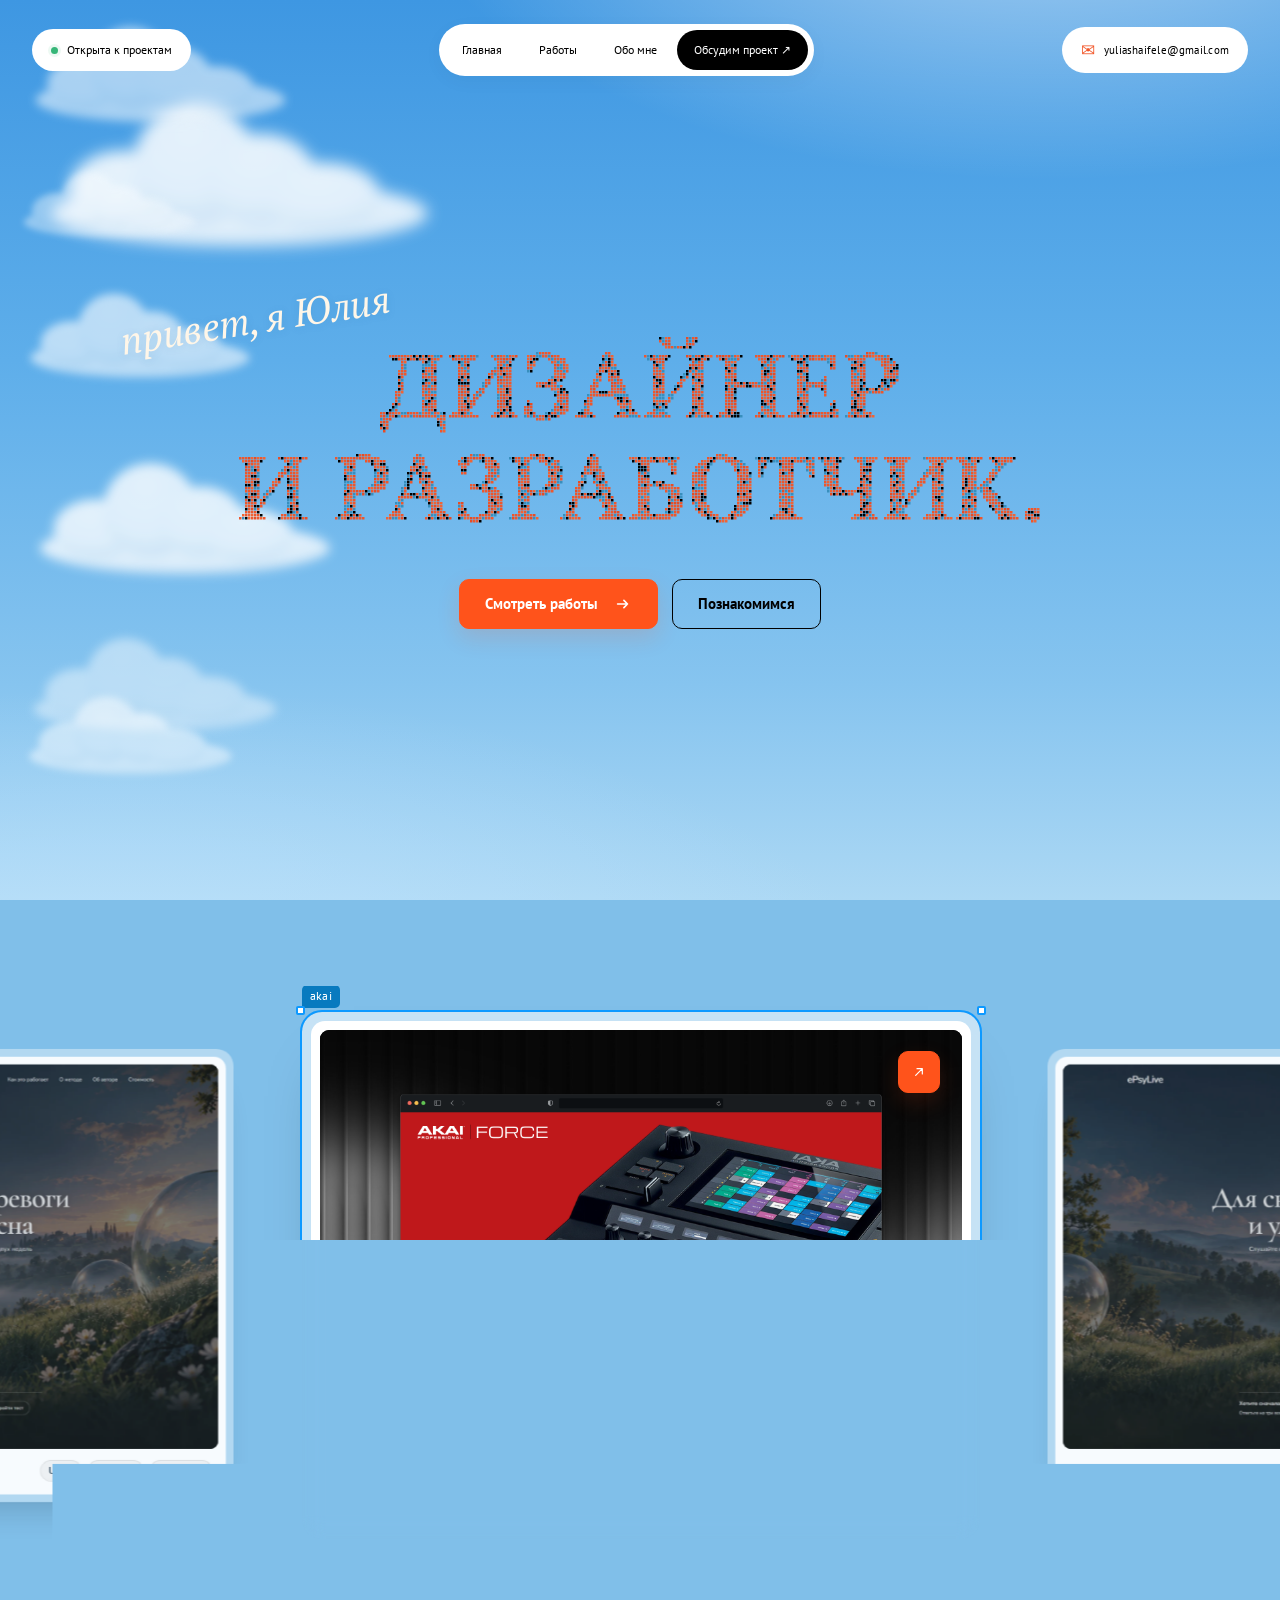
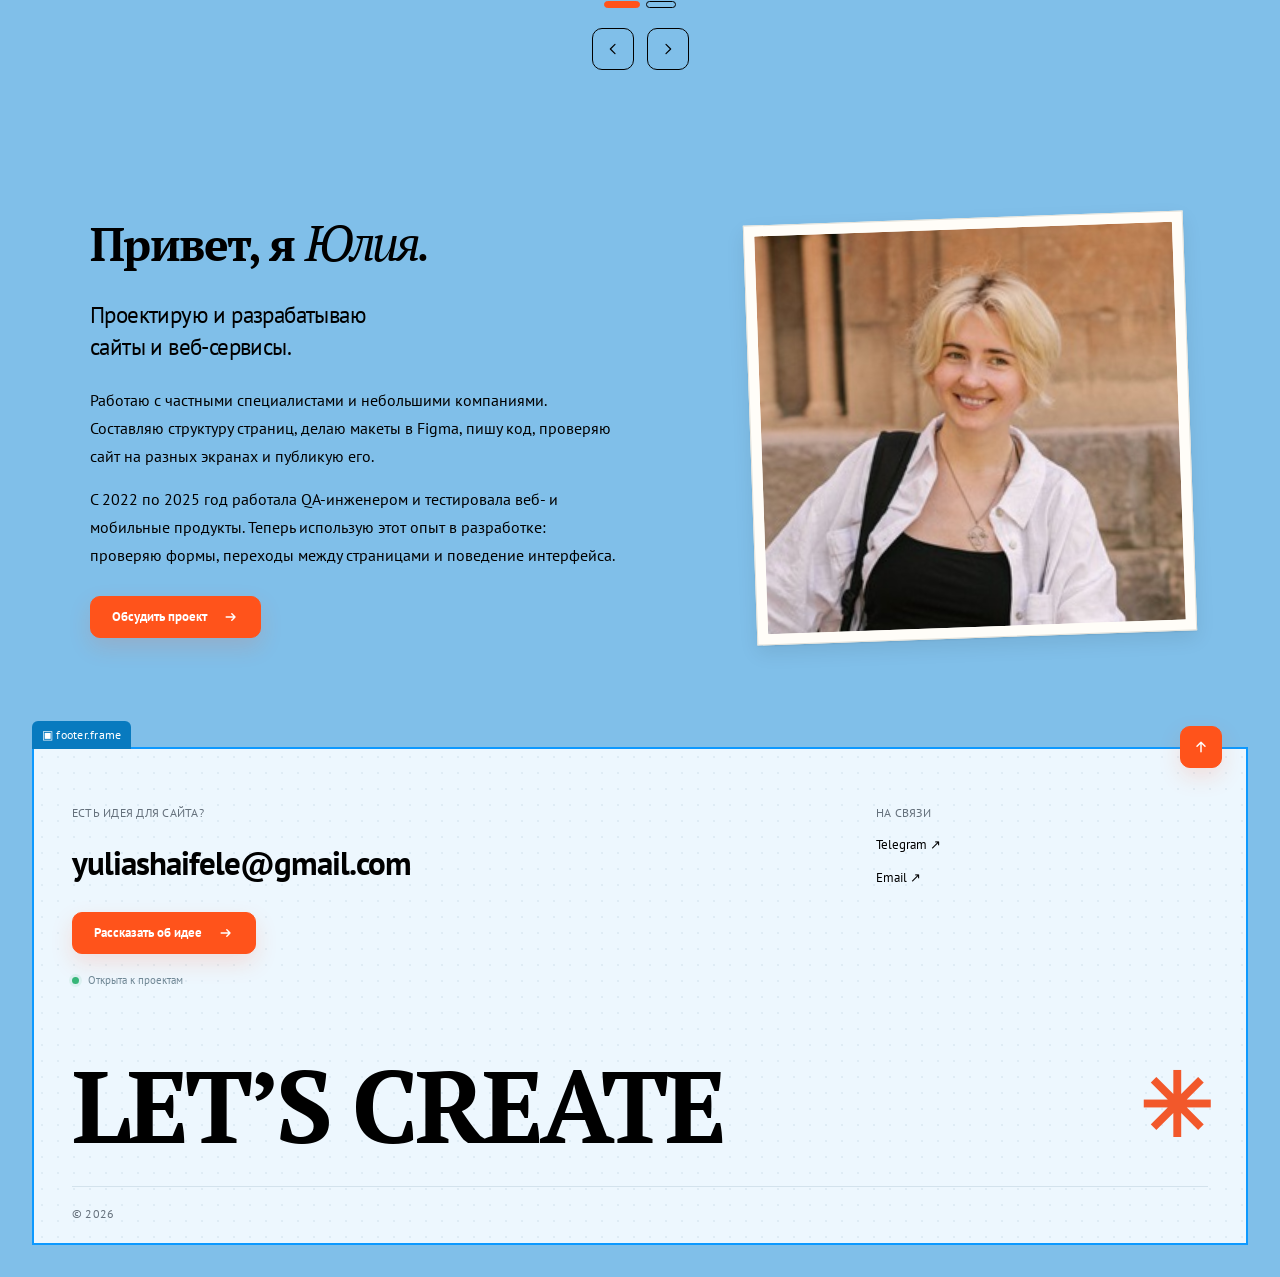
==== commit 9c6db254: "Refresh stylesheet cache for new fonts" ====
--- a/index.html
+++ b/index.html
@@ -1,4 +1,4 @@
-<!doctype html><html lang="ru"><head><meta charset="UTF-8"><meta name="viewport" content="width=device-width,initial-scale=1"><meta name="theme-color" content="#6bb6e5"><meta name="description" content="Независимый веб-дизайнер. Выразительные сайты и продуманные интерфейсы. Избранные проекты: AKAI Force и ePsyLive."><link rel="icon" href="favicon.svg" type="image/svg+xml"><link rel="stylesheet" href="styles.css?v=pure-black"><link rel="stylesheet" href="sections.css?v=hero-buttons-medium"><script src="app.js?v=pure-black" defer></script><title>Юлия Шайфеле — Дизайнер и разработчик</title><link rel="stylesheet" href="typography.css?v=pt-fonts"></head><body id="top"><a class="skip" href="#main">К содержимому</a><header class="header"><div class="status"><span class="dot"></span>Открыта к проектам</div><button class="menu-toggle" aria-controls="navigation" aria-expanded="false">Меню +</button><nav class="nav" id="navigation" aria-label="Основная навигация"><a href="#top">Главная</a><a href="#work">Работы</a><a href="#about">Обо мне</a><a href="https://t.me/p1nkx1" class="nav-contact" target="_blank" rel="noopener noreferrer">Обсудим проект ↗</a></nav><a class="identity" href="mailto:yuliashaifele@gmail.com"><span aria-hidden="true">✉</span> yuliashaifele@gmail.com</a></header>
+<!doctype html><html lang="ru"><head><meta charset="UTF-8"><meta name="viewport" content="width=device-width,initial-scale=1"><meta name="theme-color" content="#6bb6e5"><meta name="description" content="Независимый веб-дизайнер. Выразительные сайты и продуманные интерфейсы. Избранные проекты: AKAI Force и ePsyLive."><link rel="icon" href="favicon.svg" type="image/svg+xml"><link rel="stylesheet" href="styles.css?v=pt-fonts"><link rel="stylesheet" href="sections.css?v=pt-fonts"><script src="app.js?v=pure-black" defer></script><title>Юлия Шайфеле — Дизайнер и разработчик</title><link rel="stylesheet" href="typography.css?v=pt-fonts"></head><body id="top"><a class="skip" href="#main">К содержимому</a><header class="header"><div class="status"><span class="dot"></span>Открыта к проектам</div><button class="menu-toggle" aria-controls="navigation" aria-expanded="false">Меню +</button><nav class="nav" id="navigation" aria-label="Основная навигация"><a href="#top">Главная</a><a href="#work">Работы</a><a href="#about">Обо мне</a><a href="https://t.me/p1nkx1" class="nav-contact" target="_blank" rel="noopener noreferrer">Обсудим проект ↗</a></nav><a class="identity" href="mailto:yuliashaifele@gmail.com"><span aria-hidden="true">✉</span> yuliashaifele@gmail.com</a></header>
 <main id="main"><div class="sky-clouds" aria-hidden="true"><div class="cloud c1"></div><div class="cloud c2"></div><div class="cloud c3"></div><div class="cloud c4"></div><div class="cloud c5"></div><div class="cloud c6"></div><div class="cloud c7"></div></div><div class="sky-stage"><section class="hero" aria-labelledby="hero-title"><div class="hero-content"><p class="hero-hello">привет, я Юлия</p><div class="particle-heading"><h1 id="hero-title"><span>ДИЗАЙНЕР</span> <span>И РАЗРАБОТЧИК.</span></h1><canvas class="title-particles" aria-hidden="true"></canvas></div><div class="actions"><a href="#work" class="button primary">Смотреть работы <svg class="button-arrow" viewBox="0 0 20 20" width="16" height="16" fill="none" aria-hidden="true"><path d="M4 10h11M11 6l4 4-4 4" stroke="currentColor" stroke-width="1.8" stroke-linecap="round" stroke-linejoin="round"/></svg></a><a href="#about" class="button">Познакомимся</a></div></div></section>
 <section class="work-carousel" id="work" aria-label="Избранные кейсы" aria-roledescription="карусель"><div class="work-slider" tabindex="0" aria-label="Кейсы: используйте стрелки влево и вправо"><div class="work-track"><article class="work-slide" data-project="akai" aria-label="AKAI Force" style="--project-accent:#f2582b"><div class="work-shell"><span class="work-label" aria-hidden="true">akai</span><i class="work-handle tl" aria-hidden="true"></i><i class="work-handle tr" aria-hidden="true"></i><i class="work-handle bl" aria-hidden="true"></i><i class="work-handle br" aria-hidden="true"></i><div class="work-card"><div class="work-frame"><img src="assets/akai-cover-mockup.png" alt="Первый экран проекта AKAI Force" width="1920" height="1440" draggable="false" decoding="async"><a class="work-open" href="https://pinkx1.github.io/akai-force/" target="_blank" rel="noopener noreferrer" aria-label="Открыть проект в новой вкладке"><svg viewBox="0 0 24 24" aria-hidden="true"><path d="M7 17 17 7M9 7h8v8"/></svg></a></div><div class="work-caption"><h3>AKAI Force</h3><div class="work-tags"><span>Web design</span><span>Motion</span><span>Music</span></div></div></div></div></article><article class="work-slide" data-project="epsylive" aria-label="ePsyLive" style="--project-accent:#4c867a"><div class="work-shell"><span class="work-label" aria-hidden="true">epsylive</span><i class="work-handle tl" aria-hidden="true"></i><i class="work-handle tr" aria-hidden="true"></i><i class="work-handle bl" aria-hidden="true"></i><i class="work-handle br" aria-hidden="true"></i><div class="work-card"><div class="work-frame"><img src="assets/epsy-cover.webp" alt="Первый экран проекта ePsyLive" width="1800" height="1125" draggable="false" decoding="async"><a class="work-open" href="https://psywaves.pro/" target="_blank" rel="noopener noreferrer" aria-label="Открыть проект в новой вкладке"><svg viewBox="0 0 24 24" aria-hidden="true"><path d="M7 17 17 7M9 7h8v8"/></svg></a></div><div class="work-caption"><h3>ePsyLive</h3><div class="work-tags"><span>UI/UX</span><span>Landing</span><span>Wellness</span></div></div></div></div></article></div></div><div class="work-dots" aria-label="Выбрать кейс"><button type="button" aria-label="Показать AKAI Force" aria-current="true" data-project-number="0"></button><button type="button" aria-label="Показать ePsyLive" data-project-number="1"></button></div><div class="work-arrows"><button type="button" data-work-prev aria-label="Предыдущий проект"><svg viewBox="0 0 24 24" aria-hidden="true"><path d="m15 5-7 7 7 7"/></svg></button><button type="button" data-work-next aria-label="Следующий проект"><svg viewBox="0 0 24 24" aria-hidden="true"><path d="m9 5 7 7-7 7"/></svg></button></div><span class="work-announcement sr-only" aria-live="polite"></span></section></div>
 <div class="folio-world">
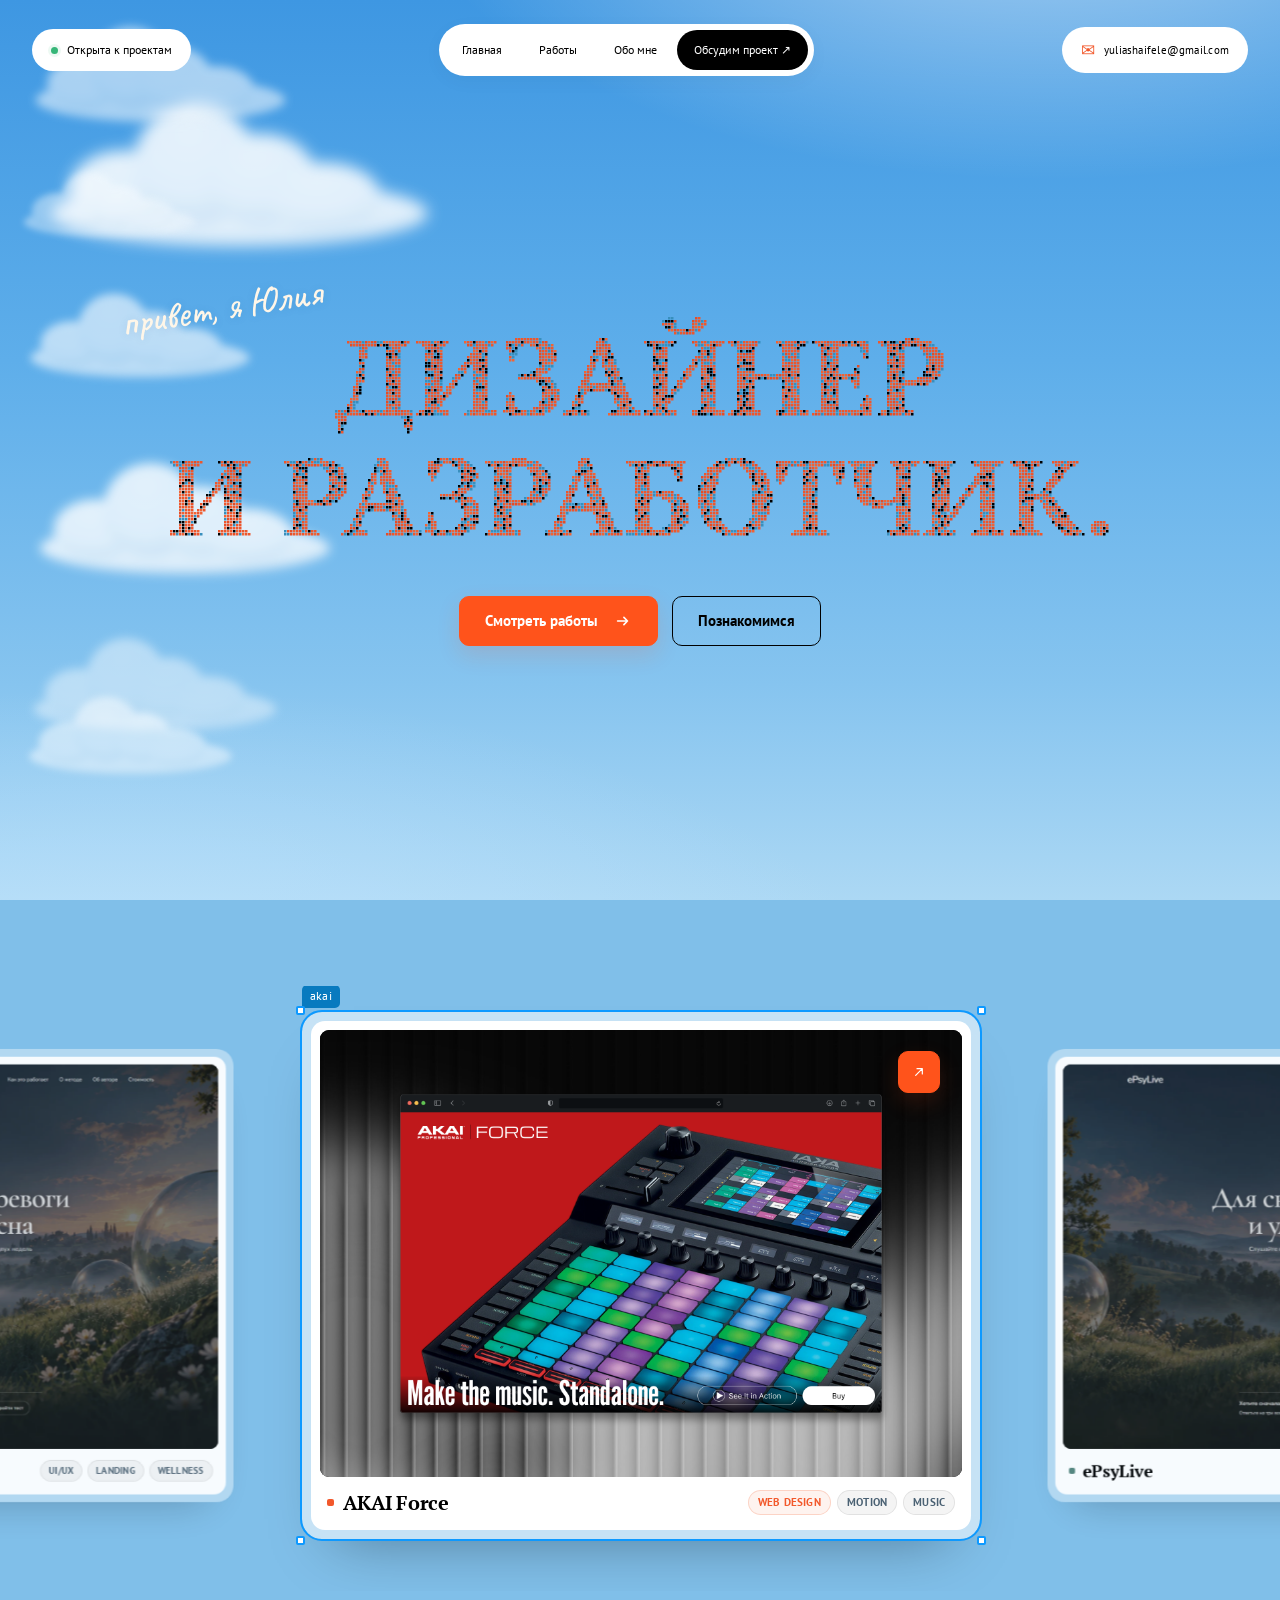
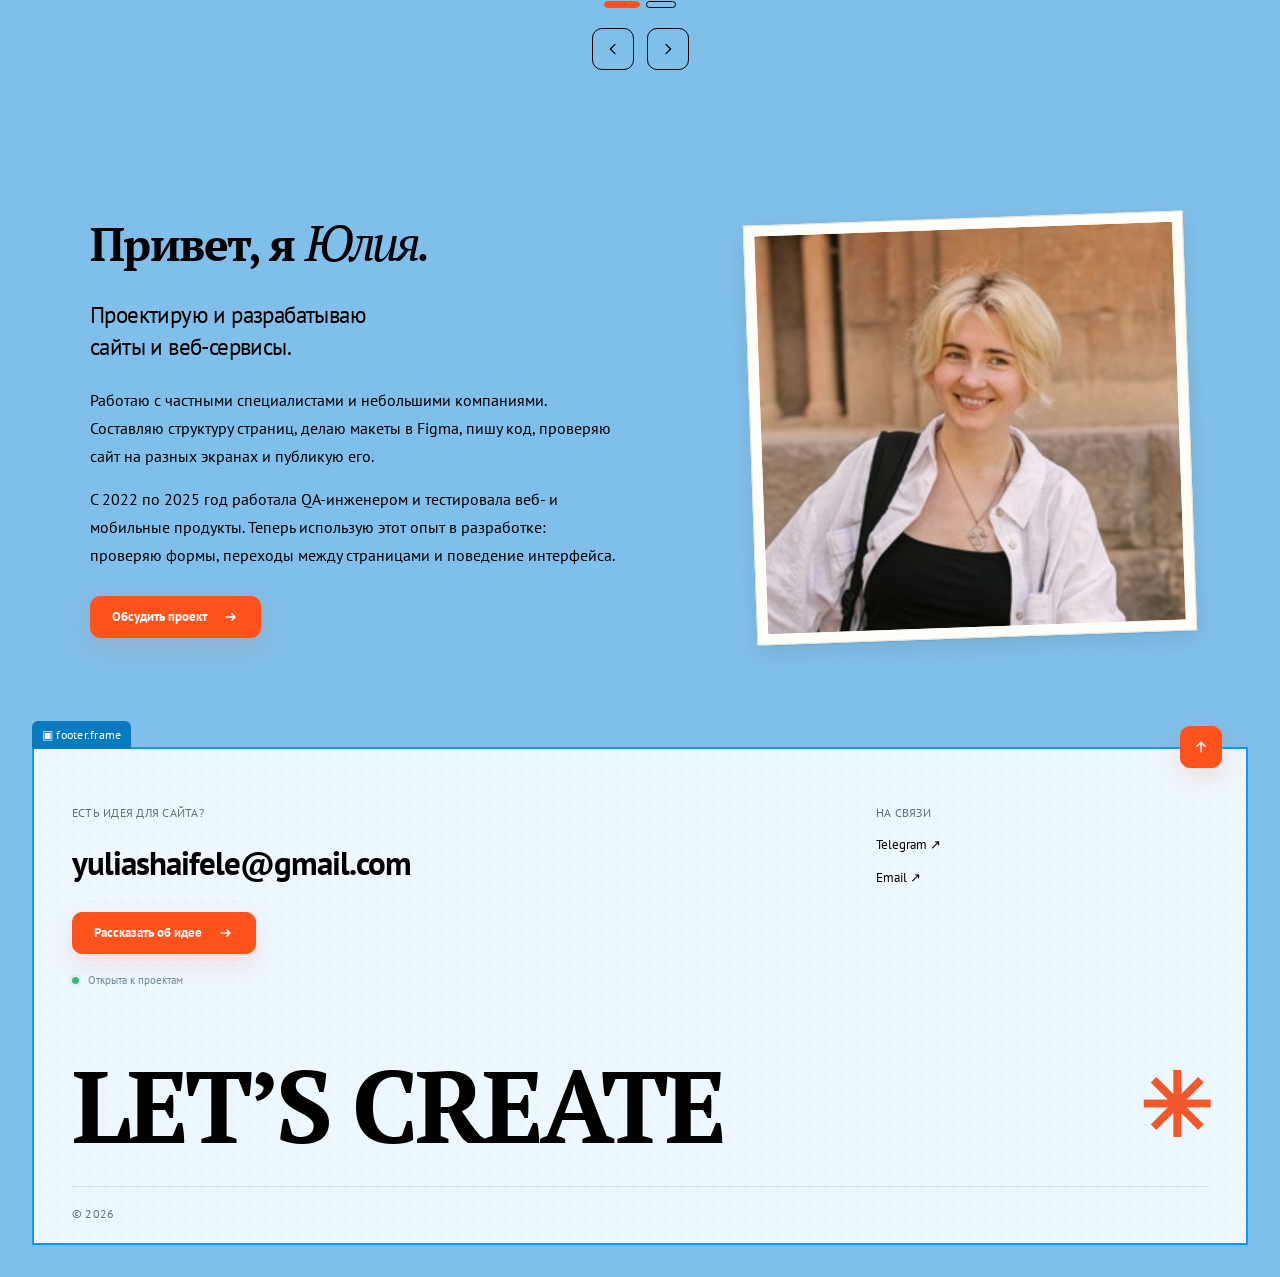
==== commit b88de00f: "Enlarge hero heading and restore handwritten greeting" ====
--- a/index.html
+++ b/index.html
@@ -1,4 +1,4 @@
-<!doctype html><html lang="ru"><head><meta charset="UTF-8"><meta name="viewport" content="width=device-width,initial-scale=1"><meta name="theme-color" content="#6bb6e5"><meta name="description" content="Независимый веб-дизайнер. Выразительные сайты и продуманные интерфейсы. Избранные проекты: AKAI Force и ePsyLive."><link rel="icon" href="favicon.svg" type="image/svg+xml"><link rel="stylesheet" href="styles.css?v=pt-fonts"><link rel="stylesheet" href="sections.css?v=pt-fonts"><script src="app.js?v=pure-black" defer></script><title>Юлия Шайфеле — Дизайнер и разработчик</title><link rel="stylesheet" href="typography.css?v=pt-fonts"></head><body id="top"><a class="skip" href="#main">К содержимому</a><header class="header"><div class="status"><span class="dot"></span>Открыта к проектам</div><button class="menu-toggle" aria-controls="navigation" aria-expanded="false">Меню +</button><nav class="nav" id="navigation" aria-label="Основная навигация"><a href="#top">Главная</a><a href="#work">Работы</a><a href="#about">Обо мне</a><a href="https://t.me/p1nkx1" class="nav-contact" target="_blank" rel="noopener noreferrer">Обсудим проект ↗</a></nav><a class="identity" href="mailto:yuliashaifele@gmail.com"><span aria-hidden="true">✉</span> yuliashaifele@gmail.com</a></header>
+<!doctype html><html lang="ru"><head><meta charset="UTF-8"><meta name="viewport" content="width=device-width,initial-scale=1"><meta name="theme-color" content="#6bb6e5"><meta name="description" content="Независимый веб-дизайнер. Выразительные сайты и продуманные интерфейсы. Избранные проекты: AKAI Force и ePsyLive."><link rel="icon" href="favicon.svg" type="image/svg+xml"><link rel="stylesheet" href="styles.css?v=pt-fonts"><link rel="stylesheet" href="sections.css?v=pt-fonts"><script src="app.js?v=pure-black" defer></script><title>Юлия Шайфеле — Дизайнер и разработчик</title><link rel="stylesheet" href="typography.css?v=hero-large-handwriting"></head><body id="top"><a class="skip" href="#main">К содержимому</a><header class="header"><div class="status"><span class="dot"></span>Открыта к проектам</div><button class="menu-toggle" aria-controls="navigation" aria-expanded="false">Меню +</button><nav class="nav" id="navigation" aria-label="Основная навигация"><a href="#top">Главная</a><a href="#work">Работы</a><a href="#about">Обо мне</a><a href="https://t.me/p1nkx1" class="nav-contact" target="_blank" rel="noopener noreferrer">Обсудим проект ↗</a></nav><a class="identity" href="mailto:yuliashaifele@gmail.com"><span aria-hidden="true">✉</span> yuliashaifele@gmail.com</a></header>
 <main id="main"><div class="sky-clouds" aria-hidden="true"><div class="cloud c1"></div><div class="cloud c2"></div><div class="cloud c3"></div><div class="cloud c4"></div><div class="cloud c5"></div><div class="cloud c6"></div><div class="cloud c7"></div></div><div class="sky-stage"><section class="hero" aria-labelledby="hero-title"><div class="hero-content"><p class="hero-hello">привет, я Юлия</p><div class="particle-heading"><h1 id="hero-title"><span>ДИЗАЙНЕР</span> <span>И РАЗРАБОТЧИК.</span></h1><canvas class="title-particles" aria-hidden="true"></canvas></div><div class="actions"><a href="#work" class="button primary">Смотреть работы <svg class="button-arrow" viewBox="0 0 20 20" width="16" height="16" fill="none" aria-hidden="true"><path d="M4 10h11M11 6l4 4-4 4" stroke="currentColor" stroke-width="1.8" stroke-linecap="round" stroke-linejoin="round"/></svg></a><a href="#about" class="button">Познакомимся</a></div></div></section>
 <section class="work-carousel" id="work" aria-label="Избранные кейсы" aria-roledescription="карусель"><div class="work-slider" tabindex="0" aria-label="Кейсы: используйте стрелки влево и вправо"><div class="work-track"><article class="work-slide" data-project="akai" aria-label="AKAI Force" style="--project-accent:#f2582b"><div class="work-shell"><span class="work-label" aria-hidden="true">akai</span><i class="work-handle tl" aria-hidden="true"></i><i class="work-handle tr" aria-hidden="true"></i><i class="work-handle bl" aria-hidden="true"></i><i class="work-handle br" aria-hidden="true"></i><div class="work-card"><div class="work-frame"><img src="assets/akai-cover-mockup.png" alt="Первый экран проекта AKAI Force" width="1920" height="1440" draggable="false" decoding="async"><a class="work-open" href="https://pinkx1.github.io/akai-force/" target="_blank" rel="noopener noreferrer" aria-label="Открыть проект в новой вкладке"><svg viewBox="0 0 24 24" aria-hidden="true"><path d="M7 17 17 7M9 7h8v8"/></svg></a></div><div class="work-caption"><h3>AKAI Force</h3><div class="work-tags"><span>Web design</span><span>Motion</span><span>Music</span></div></div></div></div></article><article class="work-slide" data-project="epsylive" aria-label="ePsyLive" style="--project-accent:#4c867a"><div class="work-shell"><span class="work-label" aria-hidden="true">epsylive</span><i class="work-handle tl" aria-hidden="true"></i><i class="work-handle tr" aria-hidden="true"></i><i class="work-handle bl" aria-hidden="true"></i><i class="work-handle br" aria-hidden="true"></i><div class="work-card"><div class="work-frame"><img src="assets/epsy-cover.webp" alt="Первый экран проекта ePsyLive" width="1800" height="1125" draggable="false" decoding="async"><a class="work-open" href="https://psywaves.pro/" target="_blank" rel="noopener noreferrer" aria-label="Открыть проект в новой вкладке"><svg viewBox="0 0 24 24" aria-hidden="true"><path d="M7 17 17 7M9 7h8v8"/></svg></a></div><div class="work-caption"><h3>ePsyLive</h3><div class="work-tags"><span>UI/UX</span><span>Landing</span><span>Wellness</span></div></div></div></div></article></div></div><div class="work-dots" aria-label="Выбрать кейс"><button type="button" aria-label="Показать AKAI Force" aria-current="true" data-project-number="0"></button><button type="button" aria-label="Показать ePsyLive" data-project-number="1"></button></div><div class="work-arrows"><button type="button" data-work-prev aria-label="Предыдущий проект"><svg viewBox="0 0 24 24" aria-hidden="true"><path d="m15 5-7 7 7 7"/></svg></button><button type="button" data-work-next aria-label="Следующий проект"><svg viewBox="0 0 24 24" aria-hidden="true"><path d="m9 5 7 7-7 7"/></svg></button></div><span class="work-announcement sr-only" aria-live="polite"></span></section></div>
 <div class="folio-world">
--- a/typography.css
+++ b/typography.css
@@ -1,3 +1,4 @@
+@font-face{font-family:"Caveat";src:url("assets/caveat.ttf") format("truetype");font-weight:400 700;font-style:normal;font-display:swap}
 @font-face{font-family:"PT Sans";src:url("assets/PT_Sans-Web-Regular.ttf") format("truetype");font-weight:400;font-style:normal;font-display:swap}
 @font-face{font-family:"PT Sans";src:url("assets/PT_Sans-Web-Italic.ttf") format("truetype");font-weight:400;font-style:italic;font-display:swap}
 @font-face{font-family:"PT Sans";src:url("assets/PT_Sans-Web-Bold.ttf") format("truetype");font-weight:700;font-style:normal;font-display:swap}
@@ -10,13 +11,13 @@
 :root{--mono:"PT Sans",Arial,sans-serif}
 body,button,input,textarea,select{font-family:"PT Sans",Arial,sans-serif}
 h1,h2,h3,h4,h5,h6,.folio-wordmark{font-family:"PT Serif",Georgia,serif!important;font-weight:700}
-.hero h1{font-size:clamp(40px,7.3vw,104px);font-weight:700;letter-spacing:0;line-height:1.12}
-.hero .hero-hello{font-family:"PT Serif",Georgia,serif;font-style:italic;font-weight:400}
+.hero h1{font-size:clamp(40px,8.5vw,120px);font-weight:700;letter-spacing:0;line-height:1.12}
+.hero .hero-hello{font-family:"Caveat",cursive;font-style:normal;font-weight:500}
 .folio-world .about-introduction h2{font-size:clamp(28px,3.6vw,48px);letter-spacing:-.035em}
 .folio-wordmark{font-size:clamp(34px,8vw,110px);letter-spacing:-.04em}
 @media(max-width:600px){
- .hero h1{font-size:6.8vw;line-height:1.25}
- .hero .hero-hello{font-size:23px}
+ .hero h1{font-size:8.7vw;line-height:1.18}
+ .hero .hero-hello{font-size:29px}
  .folio-world .about-introduction h2{font-size:7.5vw}
  .folio-wordmark{font-size:7.8vw}
 }
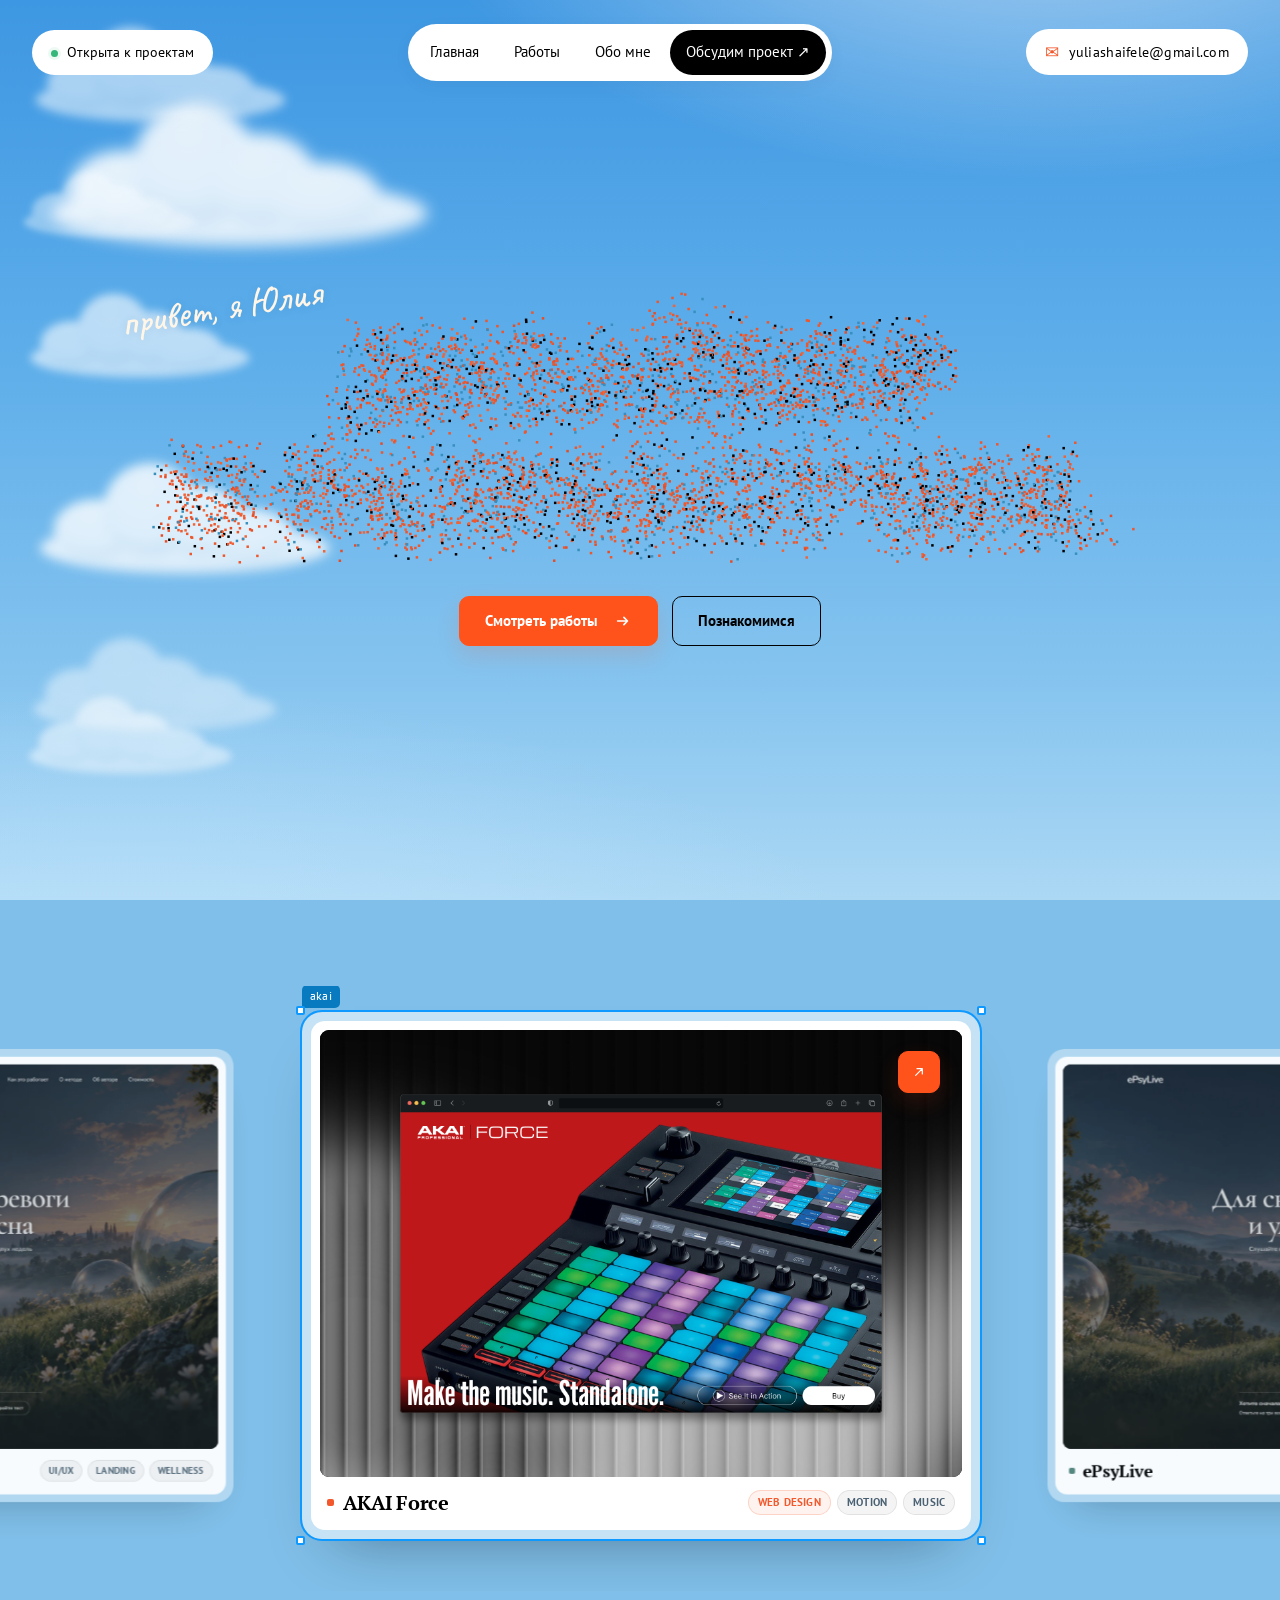
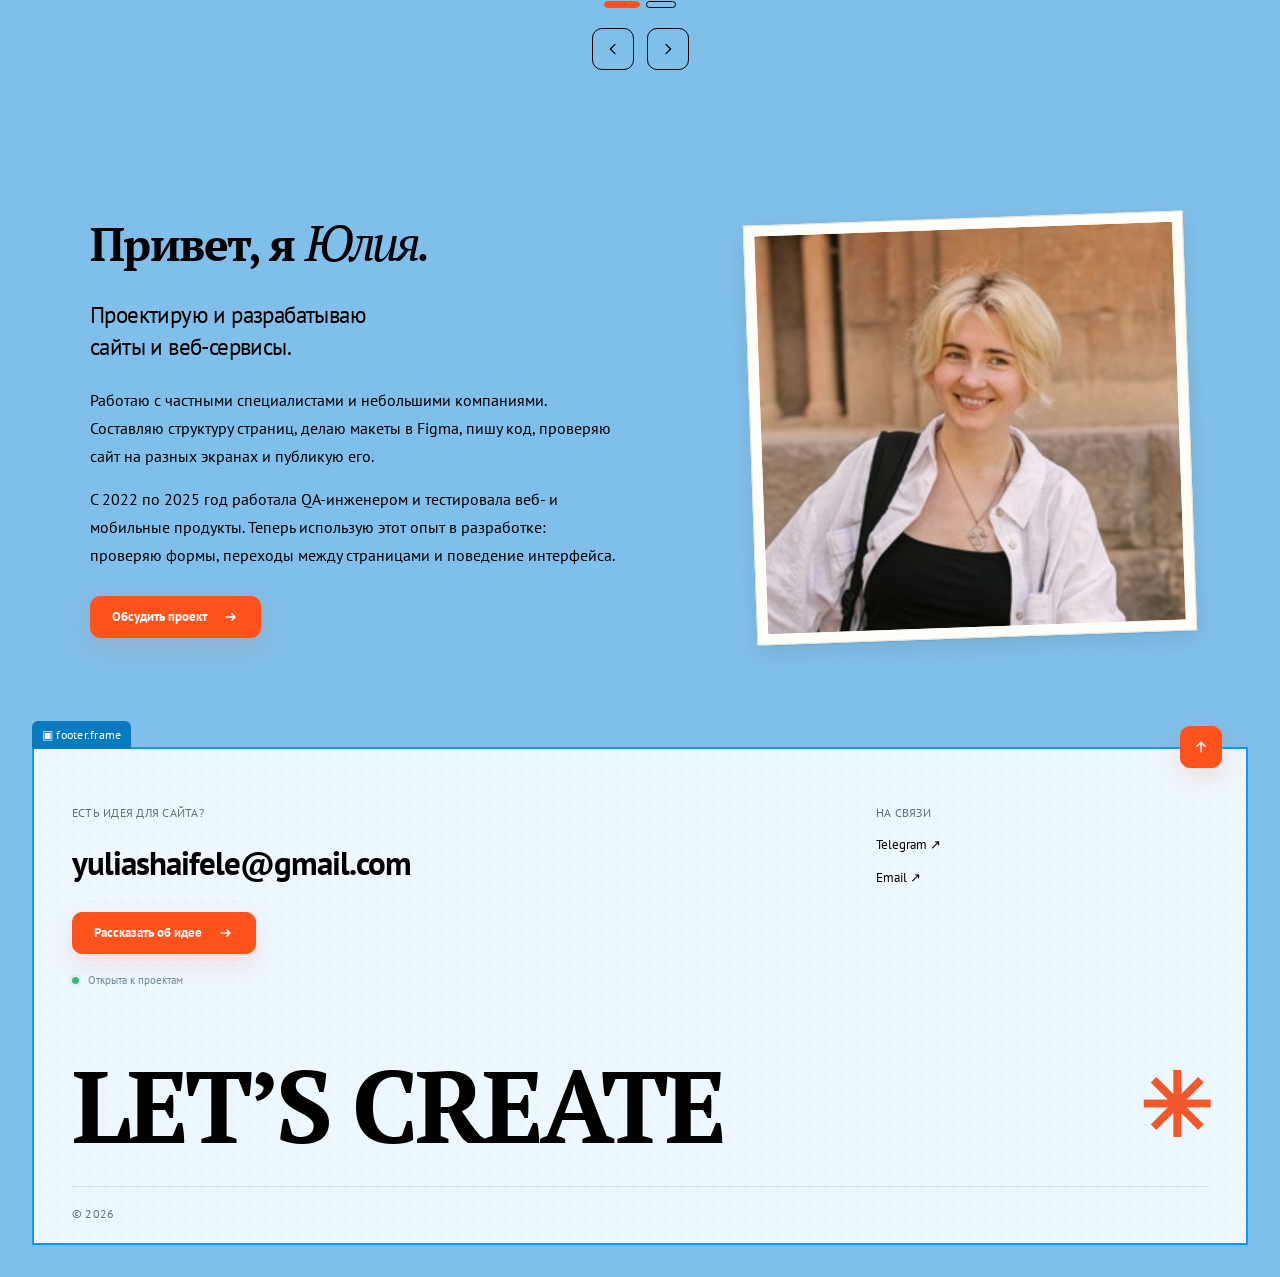
==== commit 4d857b93: "Improve header text sizes and contact button contrast" ====
--- a/index.html
+++ b/index.html
@@ -1,4 +1,4 @@
-<!doctype html><html lang="ru"><head><meta charset="UTF-8"><meta name="viewport" content="width=device-width,initial-scale=1"><meta name="theme-color" content="#6bb6e5"><meta name="description" content="Независимый веб-дизайнер. Выразительные сайты и продуманные интерфейсы. Избранные проекты: AKAI Force и ePsyLive."><link rel="icon" href="favicon.svg" type="image/svg+xml"><link rel="stylesheet" href="styles.css?v=pt-fonts"><link rel="stylesheet" href="sections.css?v=pt-fonts"><script src="app.js?v=pure-black" defer></script><title>Юлия Шайфеле — Дизайнер и разработчик</title><link rel="stylesheet" href="typography.css?v=hero-large-handwriting"></head><body id="top"><a class="skip" href="#main">К содержимому</a><header class="header"><div class="status"><span class="dot"></span>Открыта к проектам</div><button class="menu-toggle" aria-controls="navigation" aria-expanded="false">Меню +</button><nav class="nav" id="navigation" aria-label="Основная навигация"><a href="#top">Главная</a><a href="#work">Работы</a><a href="#about">Обо мне</a><a href="https://t.me/p1nkx1" class="nav-contact" target="_blank" rel="noopener noreferrer">Обсудим проект ↗</a></nav><a class="identity" href="mailto:yuliashaifele@gmail.com"><span aria-hidden="true">✉</span> yuliashaifele@gmail.com</a></header>
+<!doctype html><html lang="ru"><head><meta charset="UTF-8"><meta name="viewport" content="width=device-width,initial-scale=1"><meta name="theme-color" content="#6bb6e5"><meta name="description" content="Независимый веб-дизайнер. Выразительные сайты и продуманные интерфейсы. Избранные проекты: AKAI Force и ePsyLive."><link rel="icon" href="favicon.svg" type="image/svg+xml"><link rel="stylesheet" href="styles.css?v=pt-fonts"><link rel="stylesheet" href="sections.css?v=pt-fonts"><script src="app.js?v=pure-black" defer></script><title>Юлия Шайфеле — Дизайнер и разработчик</title><link rel="stylesheet" href="typography.css?v=header-readable"></head><body id="top"><a class="skip" href="#main">К содержимому</a><header class="header"><div class="status"><span class="dot"></span>Открыта к проектам</div><button class="menu-toggle" aria-controls="navigation" aria-expanded="false">Меню +</button><nav class="nav" id="navigation" aria-label="Основная навигация"><a href="#top">Главная</a><a href="#work">Работы</a><a href="#about">Обо мне</a><a href="https://t.me/p1nkx1" class="nav-contact" target="_blank" rel="noopener noreferrer">Обсудим проект ↗</a></nav><a class="identity" href="mailto:yuliashaifele@gmail.com"><span aria-hidden="true">✉</span> yuliashaifele@gmail.com</a></header>
 <main id="main"><div class="sky-clouds" aria-hidden="true"><div class="cloud c1"></div><div class="cloud c2"></div><div class="cloud c3"></div><div class="cloud c4"></div><div class="cloud c5"></div><div class="cloud c6"></div><div class="cloud c7"></div></div><div class="sky-stage"><section class="hero" aria-labelledby="hero-title"><div class="hero-content"><p class="hero-hello">привет, я Юлия</p><div class="particle-heading"><h1 id="hero-title"><span>ДИЗАЙНЕР</span> <span>И РАЗРАБОТЧИК.</span></h1><canvas class="title-particles" aria-hidden="true"></canvas></div><div class="actions"><a href="#work" class="button primary">Смотреть работы <svg class="button-arrow" viewBox="0 0 20 20" width="16" height="16" fill="none" aria-hidden="true"><path d="M4 10h11M11 6l4 4-4 4" stroke="currentColor" stroke-width="1.8" stroke-linecap="round" stroke-linejoin="round"/></svg></a><a href="#about" class="button">Познакомимся</a></div></div></section>
 <section class="work-carousel" id="work" aria-label="Избранные кейсы" aria-roledescription="карусель"><div class="work-slider" tabindex="0" aria-label="Кейсы: используйте стрелки влево и вправо"><div class="work-track"><article class="work-slide" data-project="akai" aria-label="AKAI Force" style="--project-accent:#f2582b"><div class="work-shell"><span class="work-label" aria-hidden="true">akai</span><i class="work-handle tl" aria-hidden="true"></i><i class="work-handle tr" aria-hidden="true"></i><i class="work-handle bl" aria-hidden="true"></i><i class="work-handle br" aria-hidden="true"></i><div class="work-card"><div class="work-frame"><img src="assets/akai-cover-mockup.png" alt="Первый экран проекта AKAI Force" width="1920" height="1440" draggable="false" decoding="async"><a class="work-open" href="https://pinkx1.github.io/akai-force/" target="_blank" rel="noopener noreferrer" aria-label="Открыть проект в новой вкладке"><svg viewBox="0 0 24 24" aria-hidden="true"><path d="M7 17 17 7M9 7h8v8"/></svg></a></div><div class="work-caption"><h3>AKAI Force</h3><div class="work-tags"><span>Web design</span><span>Motion</span><span>Music</span></div></div></div></div></article><article class="work-slide" data-project="epsylive" aria-label="ePsyLive" style="--project-accent:#4c867a"><div class="work-shell"><span class="work-label" aria-hidden="true">epsylive</span><i class="work-handle tl" aria-hidden="true"></i><i class="work-handle tr" aria-hidden="true"></i><i class="work-handle bl" aria-hidden="true"></i><i class="work-handle br" aria-hidden="true"></i><div class="work-card"><div class="work-frame"><img src="assets/epsy-cover.webp" alt="Первый экран проекта ePsyLive" width="1800" height="1125" draggable="false" decoding="async"><a class="work-open" href="https://psywaves.pro/" target="_blank" rel="noopener noreferrer" aria-label="Открыть проект в новой вкладке"><svg viewBox="0 0 24 24" aria-hidden="true"><path d="M7 17 17 7M9 7h8v8"/></svg></a></div><div class="work-caption"><h3>ePsyLive</h3><div class="work-tags"><span>UI/UX</span><span>Landing</span><span>Wellness</span></div></div></div></div></article></div></div><div class="work-dots" aria-label="Выбрать кейс"><button type="button" aria-label="Показать AKAI Force" aria-current="true" data-project-number="0"></button><button type="button" aria-label="Показать ePsyLive" data-project-number="1"></button></div><div class="work-arrows"><button type="button" data-work-prev aria-label="Предыдущий проект"><svg viewBox="0 0 24 24" aria-hidden="true"><path d="m15 5-7 7 7 7"/></svg></button><button type="button" data-work-next aria-label="Следующий проект"><svg viewBox="0 0 24 24" aria-hidden="true"><path d="m9 5 7 7-7 7"/></svg></button></div><span class="work-announcement sr-only" aria-live="polite"></span></section></div>
 <div class="folio-world">
--- a/typography.css
+++ b/typography.css
@@ -21,3 +21,13 @@
  .folio-world .about-introduction h2{font-size:7.5vw}
  .folio-wordmark{font-size:7.8vw}
 }
+
+/* Readable header labels and a contrasting contact hover. */
+.header .nav a{font-size:15px;padding:11px 16px}
+.header .status,.header .identity{font-size:14px}
+.header .menu-toggle{font-size:15px}
+.header .nav .nav-contact{background:#000;color:#fff;transition:background .2s,color .2s}
+.header .nav .nav-contact:hover,.header .nav .nav-contact:focus-visible{background:#ff531b;color:#000}
+@media(max-width:1100px){.header{gap:12px}.header .nav a{font-size:14px;padding-inline:12px}.header .status,.header .identity{font-size:12px}}
+@media(max-width:600px){.header{column-gap:8px}.header .status{font-size:12px;padding:9px 10px}.header .identity{font-size:11px;padding:9px 10px;gap:5px}.header .nav a{font-size:16px;padding:12px 18px}.header .menu-toggle{font-size:14px}}
+@media(max-width:360px){.header .status,.header .identity{font-size:10.5px;padding-inline:8px}}
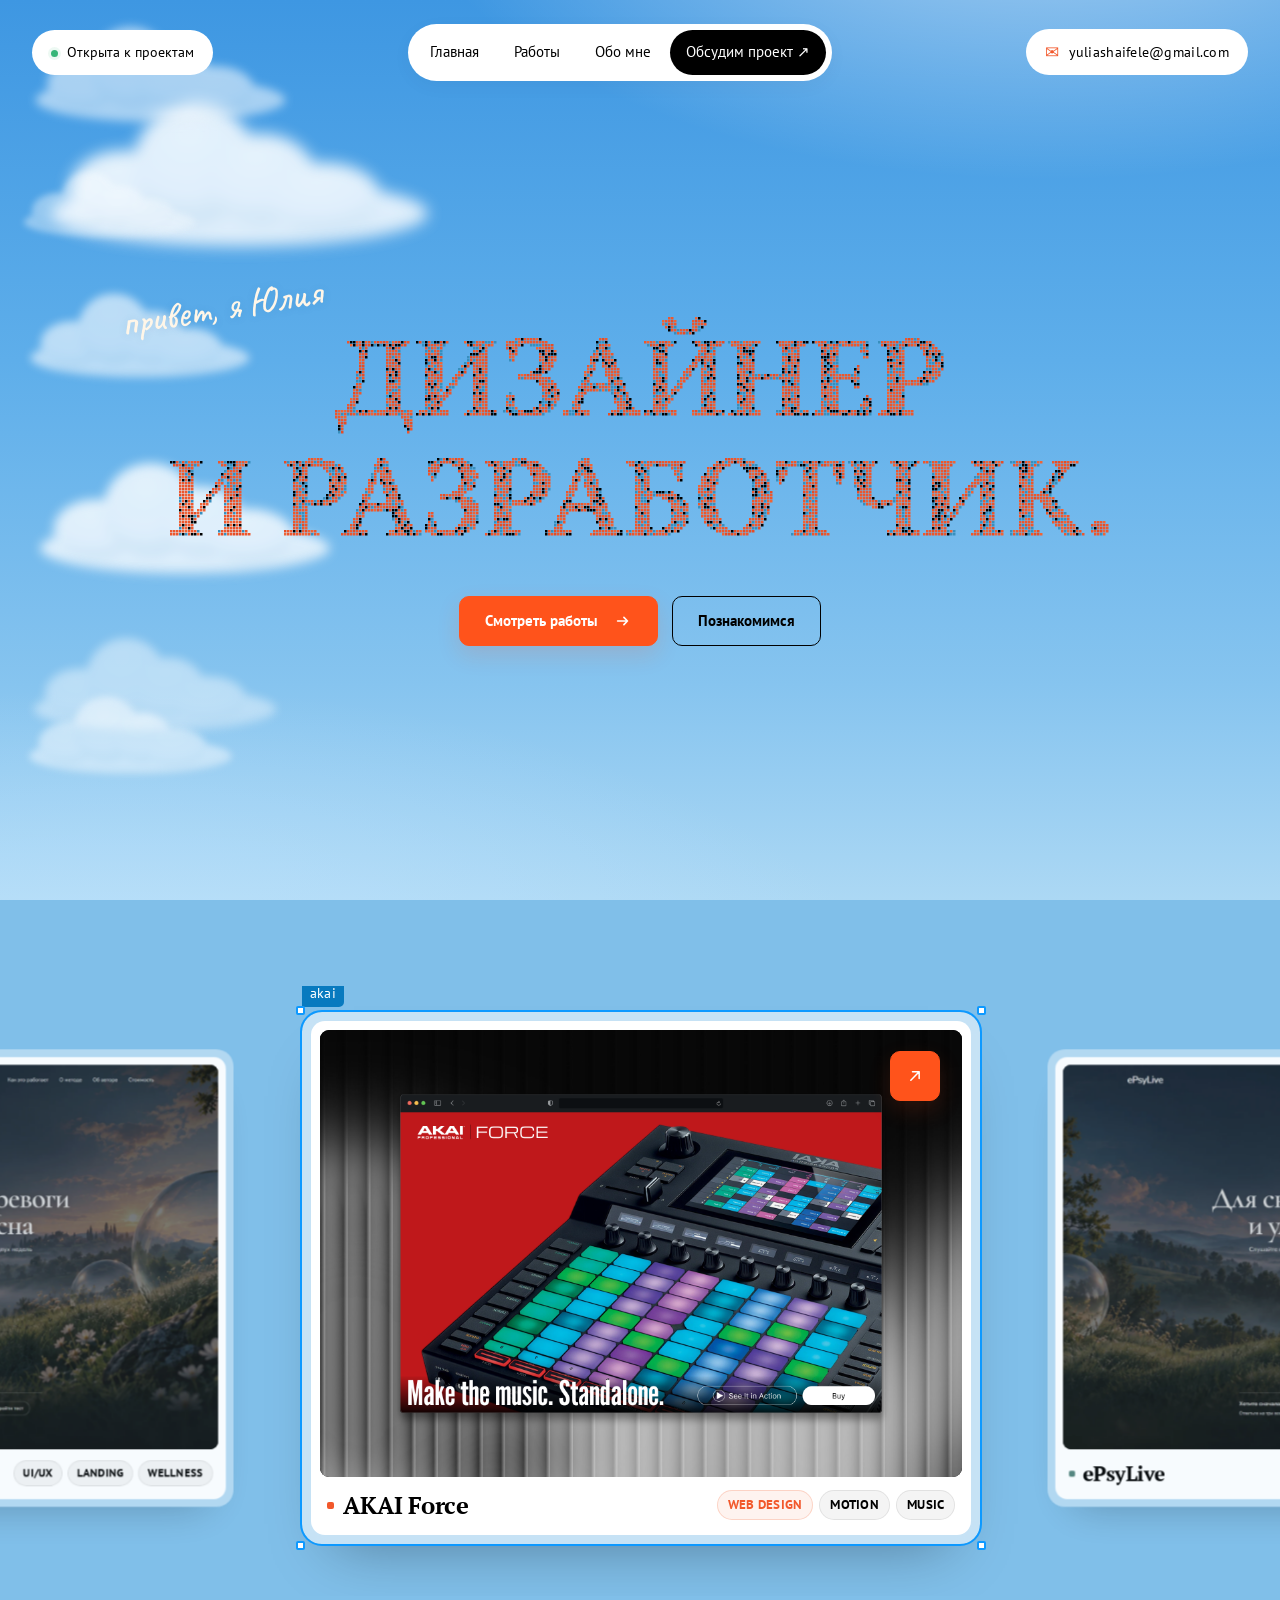
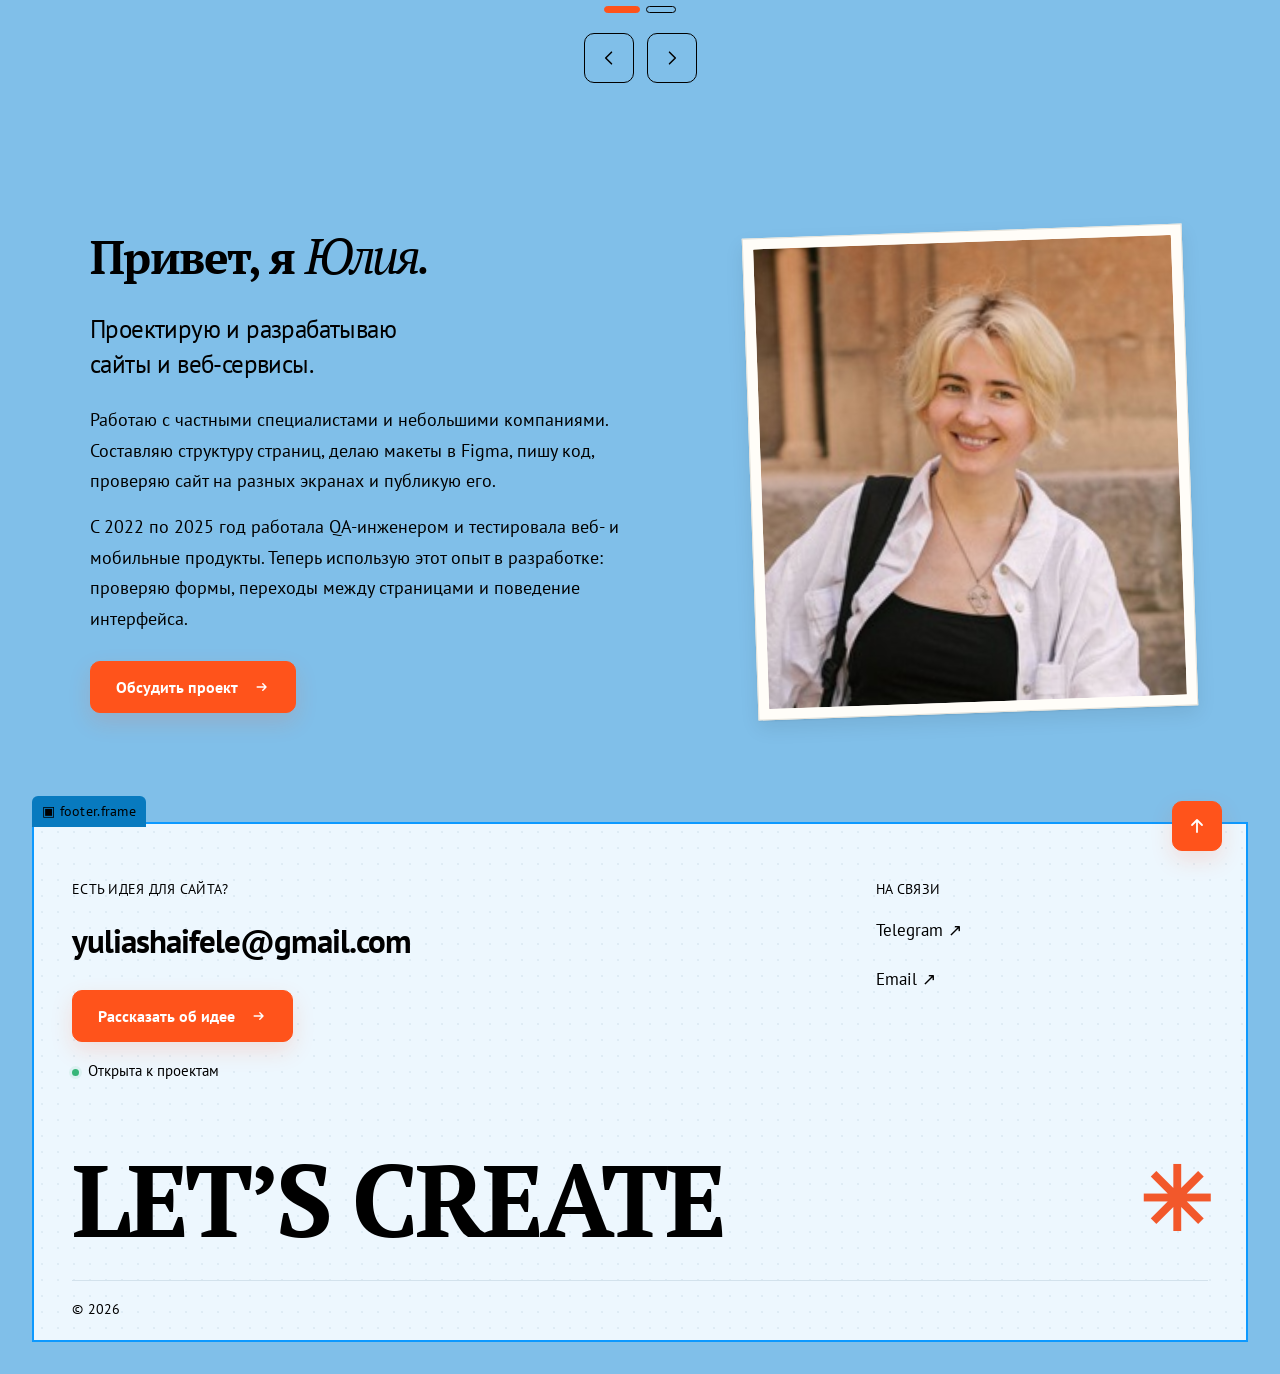
==== commit 2a6a5b9e: "Improve lower section readability and keep header hover text white" ====
--- a/index.html
+++ b/index.html
@@ -1,4 +1,4 @@
-<!doctype html><html lang="ru"><head><meta charset="UTF-8"><meta name="viewport" content="width=device-width,initial-scale=1"><meta name="theme-color" content="#6bb6e5"><meta name="description" content="Независимый веб-дизайнер. Выразительные сайты и продуманные интерфейсы. Избранные проекты: AKAI Force и ePsyLive."><link rel="icon" href="favicon.svg" type="image/svg+xml"><link rel="stylesheet" href="styles.css?v=pt-fonts"><link rel="stylesheet" href="sections.css?v=pt-fonts"><script src="app.js?v=pure-black" defer></script><title>Юлия Шайфеле — Дизайнер и разработчик</title><link rel="stylesheet" href="typography.css?v=header-readable"></head><body id="top"><a class="skip" href="#main">К содержимому</a><header class="header"><div class="status"><span class="dot"></span>Открыта к проектам</div><button class="menu-toggle" aria-controls="navigation" aria-expanded="false">Меню +</button><nav class="nav" id="navigation" aria-label="Основная навигация"><a href="#top">Главная</a><a href="#work">Работы</a><a href="#about">Обо мне</a><a href="https://t.me/p1nkx1" class="nav-contact" target="_blank" rel="noopener noreferrer">Обсудим проект ↗</a></nav><a class="identity" href="mailto:yuliashaifele@gmail.com"><span aria-hidden="true">✉</span> yuliashaifele@gmail.com</a></header>
+<!doctype html><html lang="ru"><head><meta charset="UTF-8"><meta name="viewport" content="width=device-width,initial-scale=1"><meta name="theme-color" content="#6bb6e5"><meta name="description" content="Независимый веб-дизайнер. Выразительные сайты и продуманные интерфейсы. Избранные проекты: AKAI Force и ePsyLive."><link rel="icon" href="favicon.svg" type="image/svg+xml"><link rel="stylesheet" href="styles.css?v=pt-fonts"><link rel="stylesheet" href="sections.css?v=pt-fonts"><script src="app.js?v=pure-black" defer></script><title>Юлия Шайфеле — Дизайнер и разработчик</title><link rel="stylesheet" href="typography.css?v=readable-controls"></head><body id="top"><a class="skip" href="#main">К содержимому</a><header class="header"><div class="status"><span class="dot"></span>Открыта к проектам</div><button class="menu-toggle" aria-controls="navigation" aria-expanded="false">Меню +</button><nav class="nav" id="navigation" aria-label="Основная навигация"><a href="#top">Главная</a><a href="#work">Работы</a><a href="#about">Обо мне</a><a href="https://t.me/p1nkx1" class="nav-contact" target="_blank" rel="noopener noreferrer">Обсудим проект ↗</a></nav><a class="identity" href="mailto:yuliashaifele@gmail.com"><span aria-hidden="true">✉</span> yuliashaifele@gmail.com</a></header>
 <main id="main"><div class="sky-clouds" aria-hidden="true"><div class="cloud c1"></div><div class="cloud c2"></div><div class="cloud c3"></div><div class="cloud c4"></div><div class="cloud c5"></div><div class="cloud c6"></div><div class="cloud c7"></div></div><div class="sky-stage"><section class="hero" aria-labelledby="hero-title"><div class="hero-content"><p class="hero-hello">привет, я Юлия</p><div class="particle-heading"><h1 id="hero-title"><span>ДИЗАЙНЕР</span> <span>И РАЗРАБОТЧИК.</span></h1><canvas class="title-particles" aria-hidden="true"></canvas></div><div class="actions"><a href="#work" class="button primary">Смотреть работы <svg class="button-arrow" viewBox="0 0 20 20" width="16" height="16" fill="none" aria-hidden="true"><path d="M4 10h11M11 6l4 4-4 4" stroke="currentColor" stroke-width="1.8" stroke-linecap="round" stroke-linejoin="round"/></svg></a><a href="#about" class="button">Познакомимся</a></div></div></section>
 <section class="work-carousel" id="work" aria-label="Избранные кейсы" aria-roledescription="карусель"><div class="work-slider" tabindex="0" aria-label="Кейсы: используйте стрелки влево и вправо"><div class="work-track"><article class="work-slide" data-project="akai" aria-label="AKAI Force" style="--project-accent:#f2582b"><div class="work-shell"><span class="work-label" aria-hidden="true">akai</span><i class="work-handle tl" aria-hidden="true"></i><i class="work-handle tr" aria-hidden="true"></i><i class="work-handle bl" aria-hidden="true"></i><i class="work-handle br" aria-hidden="true"></i><div class="work-card"><div class="work-frame"><img src="assets/akai-cover-mockup.png" alt="Первый экран проекта AKAI Force" width="1920" height="1440" draggable="false" decoding="async"><a class="work-open" href="https://pinkx1.github.io/akai-force/" target="_blank" rel="noopener noreferrer" aria-label="Открыть проект в новой вкладке"><svg viewBox="0 0 24 24" aria-hidden="true"><path d="M7 17 17 7M9 7h8v8"/></svg></a></div><div class="work-caption"><h3>AKAI Force</h3><div class="work-tags"><span>Web design</span><span>Motion</span><span>Music</span></div></div></div></div></article><article class="work-slide" data-project="epsylive" aria-label="ePsyLive" style="--project-accent:#4c867a"><div class="work-shell"><span class="work-label" aria-hidden="true">epsylive</span><i class="work-handle tl" aria-hidden="true"></i><i class="work-handle tr" aria-hidden="true"></i><i class="work-handle bl" aria-hidden="true"></i><i class="work-handle br" aria-hidden="true"></i><div class="work-card"><div class="work-frame"><img src="assets/epsy-cover.webp" alt="Первый экран проекта ePsyLive" width="1800" height="1125" draggable="false" decoding="async"><a class="work-open" href="https://psywaves.pro/" target="_blank" rel="noopener noreferrer" aria-label="Открыть проект в новой вкладке"><svg viewBox="0 0 24 24" aria-hidden="true"><path d="M7 17 17 7M9 7h8v8"/></svg></a></div><div class="work-caption"><h3>ePsyLive</h3><div class="work-tags"><span>UI/UX</span><span>Landing</span><span>Wellness</span></div></div></div></div></article></div></div><div class="work-dots" aria-label="Выбрать кейс"><button type="button" aria-label="Показать AKAI Force" aria-current="true" data-project-number="0"></button><button type="button" aria-label="Показать ePsyLive" data-project-number="1"></button></div><div class="work-arrows"><button type="button" data-work-prev aria-label="Предыдущий проект"><svg viewBox="0 0 24 24" aria-hidden="true"><path d="m15 5-7 7 7 7"/></svg></button><button type="button" data-work-next aria-label="Следующий проект"><svg viewBox="0 0 24 24" aria-hidden="true"><path d="m9 5 7 7-7 7"/></svg></button></div><span class="work-announcement sr-only" aria-live="polite"></span></section></div>
 <div class="folio-world">
--- a/typography.css
+++ b/typography.css
@@ -31,3 +31,18 @@
 @media(max-width:1100px){.header{gap:12px}.header .nav a{font-size:14px;padding-inline:12px}.header .status,.header .identity{font-size:12px}}
 @media(max-width:600px){.header{column-gap:8px}.header .status{font-size:12px;padding:9px 10px}.header .identity{font-size:11px;padding:9px 10px;gap:5px}.header .nav a{font-size:16px;padding:12px 18px}.header .menu-toggle{font-size:14px}}
 @media(max-width:360px){.header .status,.header .identity{font-size:10.5px;padding-inline:8px}}
+
+/* Larger controls and readable supporting copy below the hero. */
+.header .nav .nav-contact:hover,.header .nav .nav-contact:focus-visible{color:#fff}
+.folio-world .about-say-hi,.folio-world .folio-cta,.folio-world .folio-footer .folio-cta{min-height:52px;padding:15px 25px;font-size:16px;line-height:20px}
+.folio-world .about-story p{font-size:18px;line-height:1.7}
+.folio-world .about-lead{font-size:25px;line-height:1.4}
+.work-caption h3{font-size:24px;line-height:1.2}
+.work-tags span{font-size:13px;line-height:1.4;padding:5px 10px;color:#000}
+.work-label{font-size:14px;top:-31px}
+.work-open,.work-arrows button,.folio-world .folio-top{width:50px;height:50px}
+.work-open svg,.work-arrows svg,.folio-top svg{width:20px;height:20px}
+.folio-footer .folio-file,.folio-footer .folio-tab,.folio-footer-bottom{font-size:14px;color:#000}
+.folio-footer-grid p{font-size:15px;color:#000}
+.folio-footer-grid>div>a:not(.folio-cta):not(.folio-footer-email){font-size:17px;line-height:1.5;padding-block:5px}
+@media(max-width:600px){.folio-world .about-story p{font-size:17px}.folio-world .about-lead{font-size:23px}.work-caption h3{font-size:22px}.work-tags span{font-size:12px}.folio-footer-email{font-size:23px}}
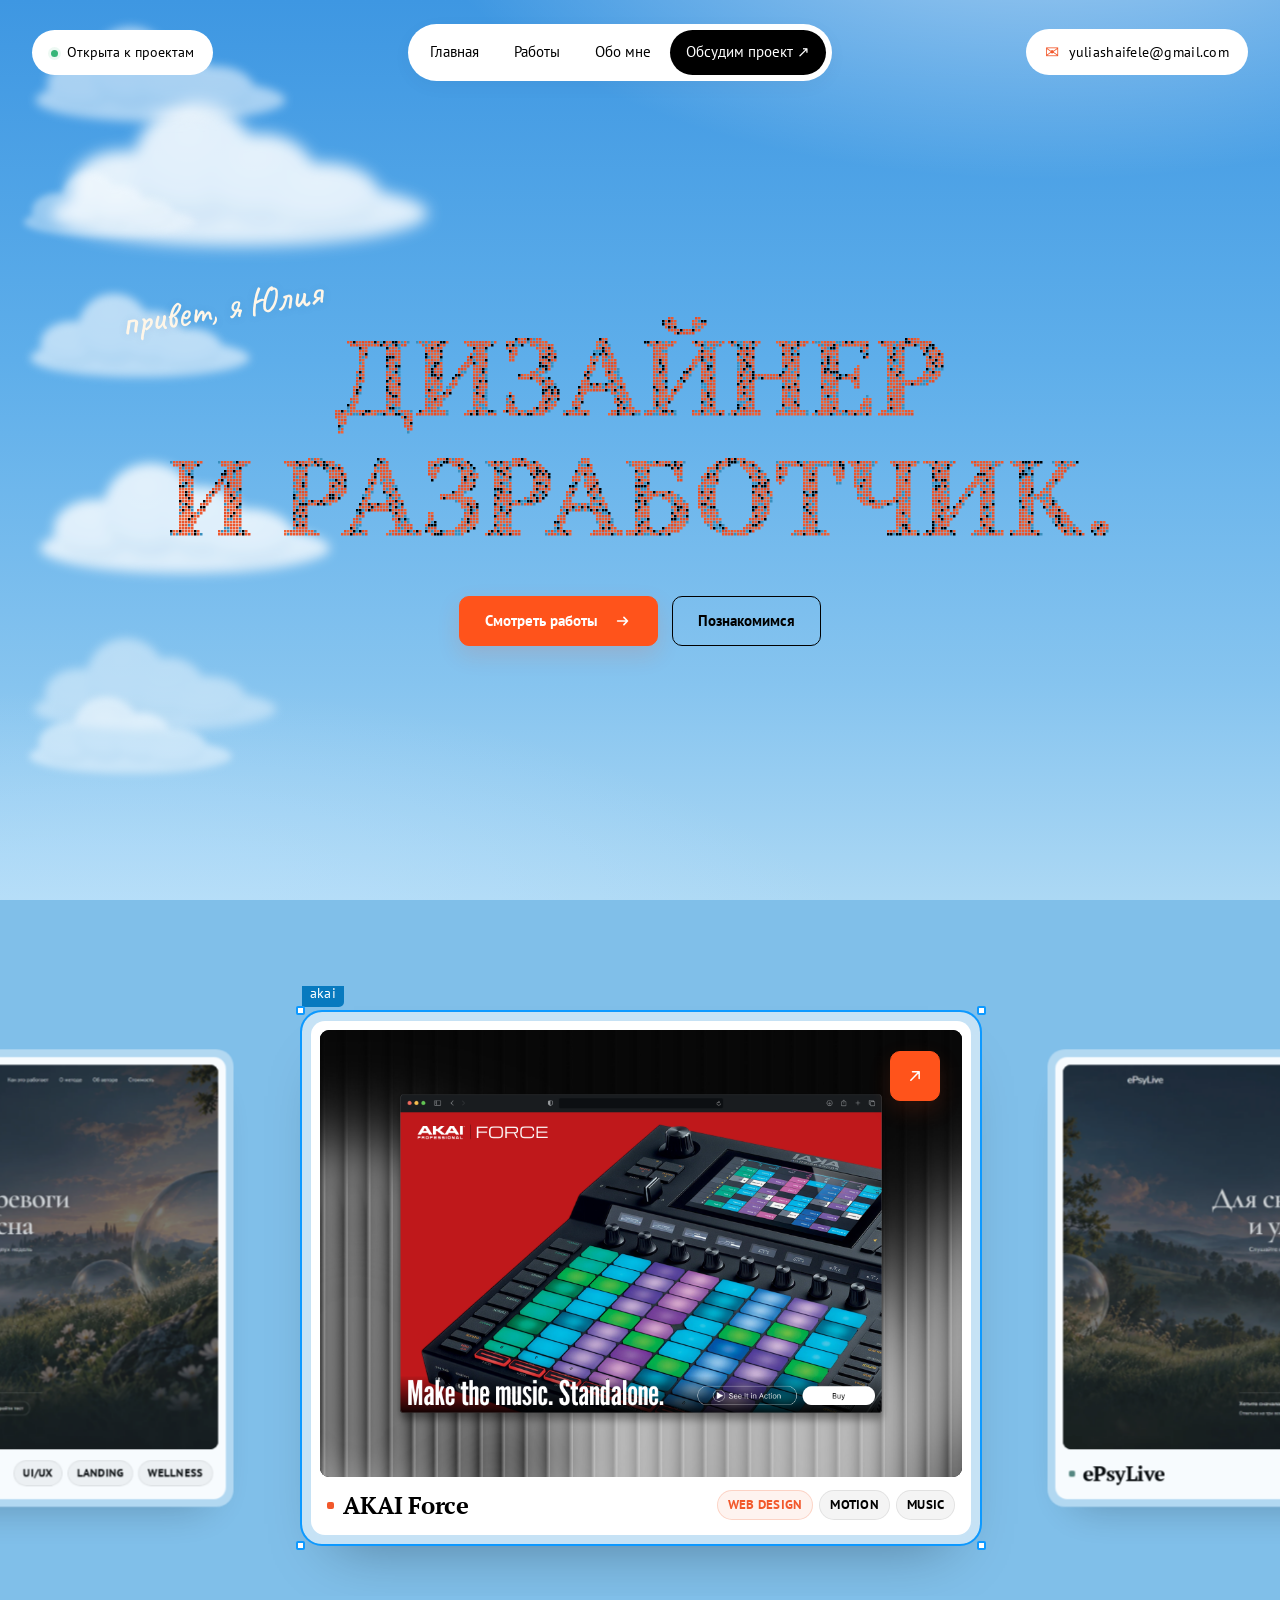
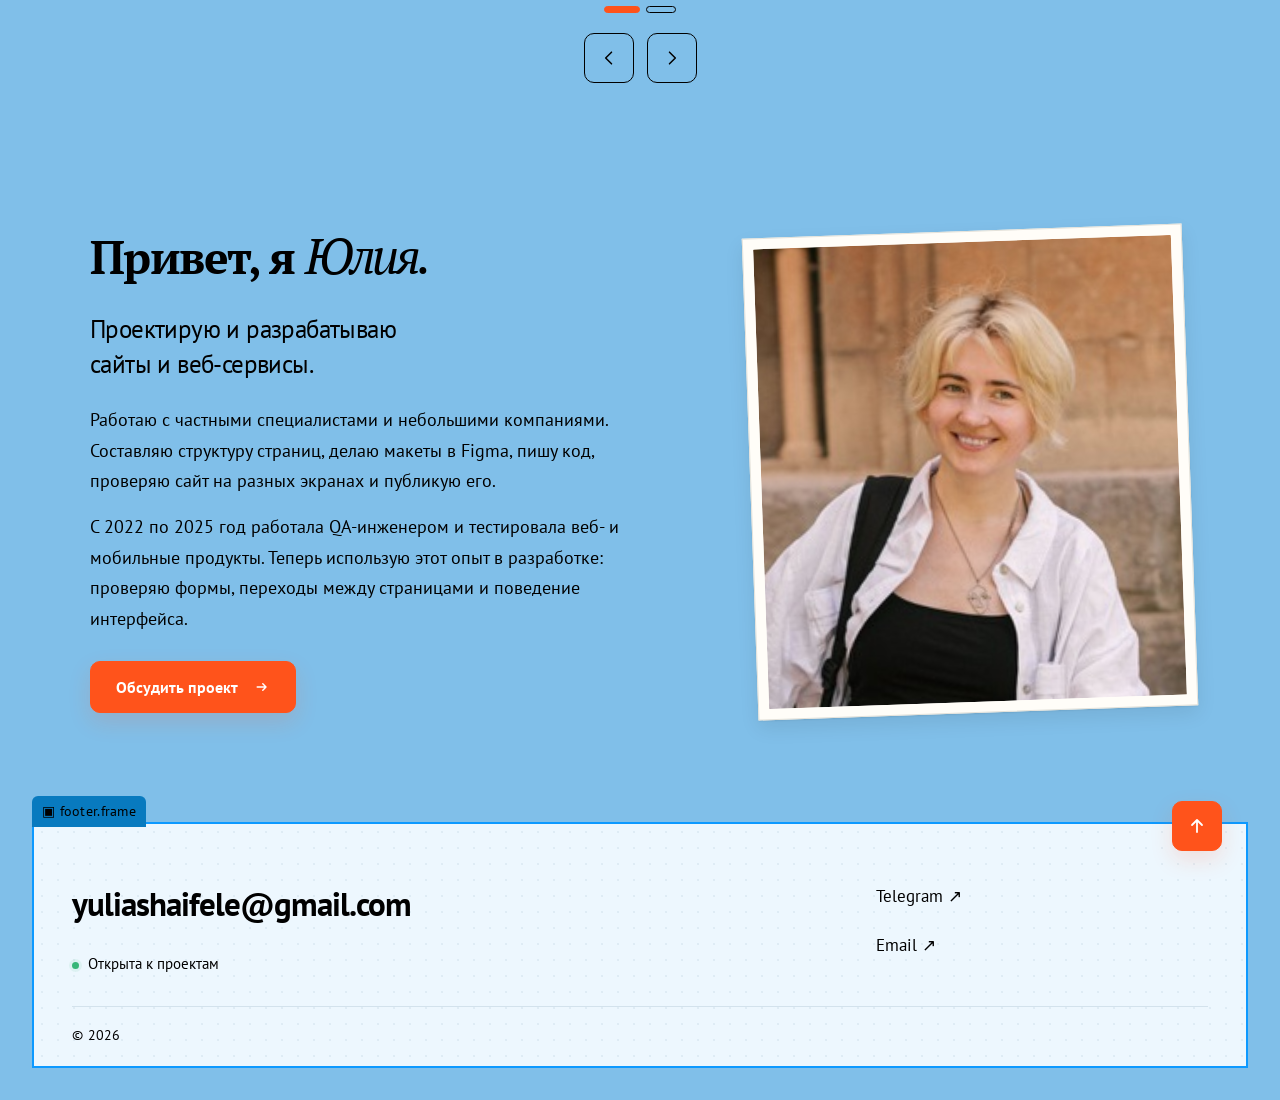
==== commit 0f6c1f43: "Simplify footer to contact information" ====
--- a/index.html
+++ b/index.html
@@ -1,4 +1,4 @@
-<!doctype html><html lang="ru"><head><meta charset="UTF-8"><meta name="viewport" content="width=device-width,initial-scale=1"><meta name="theme-color" content="#6bb6e5"><meta name="description" content="Независимый веб-дизайнер. Выразительные сайты и продуманные интерфейсы. Избранные проекты: AKAI Force и ePsyLive."><link rel="icon" href="favicon.svg" type="image/svg+xml"><link rel="stylesheet" href="styles.css?v=pt-fonts"><link rel="stylesheet" href="sections.css?v=pt-fonts"><script src="app.js?v=pure-black" defer></script><title>Юлия Шайфеле — Дизайнер и разработчик</title><link rel="stylesheet" href="typography.css?v=readable-controls"></head><body id="top"><a class="skip" href="#main">К содержимому</a><header class="header"><div class="status"><span class="dot"></span>Открыта к проектам</div><button class="menu-toggle" aria-controls="navigation" aria-expanded="false">Меню +</button><nav class="nav" id="navigation" aria-label="Основная навигация"><a href="#top">Главная</a><a href="#work">Работы</a><a href="#about">Обо мне</a><a href="https://t.me/p1nkx1" class="nav-contact" target="_blank" rel="noopener noreferrer">Обсудим проект ↗</a></nav><a class="identity" href="mailto:yuliashaifele@gmail.com"><span aria-hidden="true">✉</span> yuliashaifele@gmail.com</a></header>
+<!doctype html><html lang="ru"><head><meta charset="UTF-8"><meta name="viewport" content="width=device-width,initial-scale=1"><meta name="theme-color" content="#6bb6e5"><meta name="description" content="Независимый веб-дизайнер. Выразительные сайты и продуманные интерфейсы. Избранные проекты: AKAI Force и ePsyLive."><link rel="icon" href="favicon.svg" type="image/svg+xml"><link rel="stylesheet" href="styles.css?v=pt-fonts"><link rel="stylesheet" href="sections.css?v=pt-fonts"><script src="app.js?v=pure-black" defer></script><title>Юлия Шайфеле — Дизайнер и разработчик</title><link rel="stylesheet" href="typography.css?v=compact-footer"></head><body id="top"><a class="skip" href="#main">К содержимому</a><header class="header"><div class="status"><span class="dot"></span>Открыта к проектам</div><button class="menu-toggle" aria-controls="navigation" aria-expanded="false">Меню +</button><nav class="nav" id="navigation" aria-label="Основная навигация"><a href="#top">Главная</a><a href="#work">Работы</a><a href="#about">Обо мне</a><a href="https://t.me/p1nkx1" class="nav-contact" target="_blank" rel="noopener noreferrer">Обсудим проект ↗</a></nav><a class="identity" href="mailto:yuliashaifele@gmail.com"><span aria-hidden="true">✉</span> yuliashaifele@gmail.com</a></header>
 <main id="main"><div class="sky-clouds" aria-hidden="true"><div class="cloud c1"></div><div class="cloud c2"></div><div class="cloud c3"></div><div class="cloud c4"></div><div class="cloud c5"></div><div class="cloud c6"></div><div class="cloud c7"></div></div><div class="sky-stage"><section class="hero" aria-labelledby="hero-title"><div class="hero-content"><p class="hero-hello">привет, я Юлия</p><div class="particle-heading"><h1 id="hero-title"><span>ДИЗАЙНЕР</span> <span>И РАЗРАБОТЧИК.</span></h1><canvas class="title-particles" aria-hidden="true"></canvas></div><div class="actions"><a href="#work" class="button primary">Смотреть работы <svg class="button-arrow" viewBox="0 0 20 20" width="16" height="16" fill="none" aria-hidden="true"><path d="M4 10h11M11 6l4 4-4 4" stroke="currentColor" stroke-width="1.8" stroke-linecap="round" stroke-linejoin="round"/></svg></a><a href="#about" class="button">Познакомимся</a></div></div></section>
 <section class="work-carousel" id="work" aria-label="Избранные кейсы" aria-roledescription="карусель"><div class="work-slider" tabindex="0" aria-label="Кейсы: используйте стрелки влево и вправо"><div class="work-track"><article class="work-slide" data-project="akai" aria-label="AKAI Force" style="--project-accent:#f2582b"><div class="work-shell"><span class="work-label" aria-hidden="true">akai</span><i class="work-handle tl" aria-hidden="true"></i><i class="work-handle tr" aria-hidden="true"></i><i class="work-handle bl" aria-hidden="true"></i><i class="work-handle br" aria-hidden="true"></i><div class="work-card"><div class="work-frame"><img src="assets/akai-cover-mockup.png" alt="Первый экран проекта AKAI Force" width="1920" height="1440" draggable="false" decoding="async"><a class="work-open" href="https://pinkx1.github.io/akai-force/" target="_blank" rel="noopener noreferrer" aria-label="Открыть проект в новой вкладке"><svg viewBox="0 0 24 24" aria-hidden="true"><path d="M7 17 17 7M9 7h8v8"/></svg></a></div><div class="work-caption"><h3>AKAI Force</h3><div class="work-tags"><span>Web design</span><span>Motion</span><span>Music</span></div></div></div></div></article><article class="work-slide" data-project="epsylive" aria-label="ePsyLive" style="--project-accent:#4c867a"><div class="work-shell"><span class="work-label" aria-hidden="true">epsylive</span><i class="work-handle tl" aria-hidden="true"></i><i class="work-handle tr" aria-hidden="true"></i><i class="work-handle bl" aria-hidden="true"></i><i class="work-handle br" aria-hidden="true"></i><div class="work-card"><div class="work-frame"><img src="assets/epsy-cover.webp" alt="Первый экран проекта ePsyLive" width="1800" height="1125" draggable="false" decoding="async"><a class="work-open" href="https://psywaves.pro/" target="_blank" rel="noopener noreferrer" aria-label="Открыть проект в новой вкладке"><svg viewBox="0 0 24 24" aria-hidden="true"><path d="M7 17 17 7M9 7h8v8"/></svg></a></div><div class="work-caption"><h3>ePsyLive</h3><div class="work-tags"><span>UI/UX</span><span>Landing</span><span>Wellness</span></div></div></div></div></article></div></div><div class="work-dots" aria-label="Выбрать кейс"><button type="button" aria-label="Показать AKAI Force" aria-current="true" data-project-number="0"></button><button type="button" aria-label="Показать ePsyLive" data-project-number="1"></button></div><div class="work-arrows"><button type="button" data-work-prev aria-label="Предыдущий проект"><svg viewBox="0 0 24 24" aria-hidden="true"><path d="m15 5-7 7 7 7"/></svg></button><button type="button" data-work-next aria-label="Следующий проект"><svg viewBox="0 0 24 24" aria-hidden="true"><path d="m9 5 7 7-7 7"/></svg></button></div><span class="work-announcement sr-only" aria-live="polite"></span></section></div>
 <div class="folio-world">
@@ -29,6 +29,6 @@
 
 
   
-  <footer class="folio-footer" id="contact"><span class="folio-tab">▣ footer.frame</span><a class="folio-top" href="#top" aria-label="Вернуться наверх"><svg viewBox="0 0 20 20" aria-hidden="true"><path d="M10 16V4M5 9l5-5 5 5"/></svg></a><div class="folio-footer-grid"><div><span class="folio-file">ЕСТЬ ИДЕЯ ДЛЯ САЙТА?</span><a class="folio-footer-email" href="mailto:yuliashaifele@gmail.com">yuliashaifele@gmail.com</a><a class="folio-cta" href="https://t.me/p1nkx1" target="_blank" rel="noopener noreferrer">Рассказать об идее <svg class="button-arrow" viewBox="0 0 20 20" width="16" height="16" fill="none" aria-hidden="true"><path d="M4 10h11M11 6l4 4-4 4" stroke="currentColor" stroke-width="1.8" stroke-linecap="round" stroke-linejoin="round"/></svg></a><p><i class="dot"></i>Открыта к проектам</p></div><div><span class="folio-file">НА СВЯЗИ</span><a href="https://t.me/p1nkx1" target="_blank" rel="noopener noreferrer">Telegram ↗</a><a href="mailto:yuliashaifele@gmail.com">Email ↗</a></div></div><div class="folio-wordmark" aria-label="LET’S CREATE">LET’S CREATE<span>✳</span></div><div class="folio-footer-bottom"><span>© 2026</span></div></footer>
+  <footer class="folio-footer" id="contact"><span class="folio-tab">▣ footer.frame</span><a class="folio-top" href="#top" aria-label="Вернуться наверх"><svg viewBox="0 0 20 20" aria-hidden="true"><path d="M10 16V4M5 9l5-5 5 5"/></svg></a><div class="folio-footer-grid"><div><a class="folio-footer-email" href="mailto:yuliashaifele@gmail.com">yuliashaifele@gmail.com</a><p><i class="dot"></i>Открыта к проектам</p></div><div><a href="https://t.me/p1nkx1" target="_blank" rel="noopener noreferrer">Telegram ↗</a><a href="mailto:yuliashaifele@gmail.com">Email ↗</a></div></div><div class="folio-footer-bottom"><span>© 2026</span></div></footer>
 </div>
 </main></body></html>
--- a/typography.css
+++ b/typography.css
@@ -46,3 +46,8 @@
 .folio-footer-grid p{font-size:15px;color:#000}
 .folio-footer-grid>div>a:not(.folio-cta):not(.folio-footer-email){font-size:17px;line-height:1.5;padding-block:5px}
 @media(max-width:600px){.folio-world .about-story p{font-size:17px}.folio-world .about-lead{font-size:23px}.work-caption h3{font-size:22px}.work-tags span{font-size:12px}.folio-footer-email{font-size:23px}}
+
+/* Compact contact footer without promotional headings. */
+.folio-footer .folio-footer-email{margin-top:0}
+.folio-footer .folio-footer-grid{padding-bottom:30px;align-items:start}
+.folio-footer-grid>div>a:not(.folio-cta):not(.folio-footer-email):first-child{margin-top:0}
